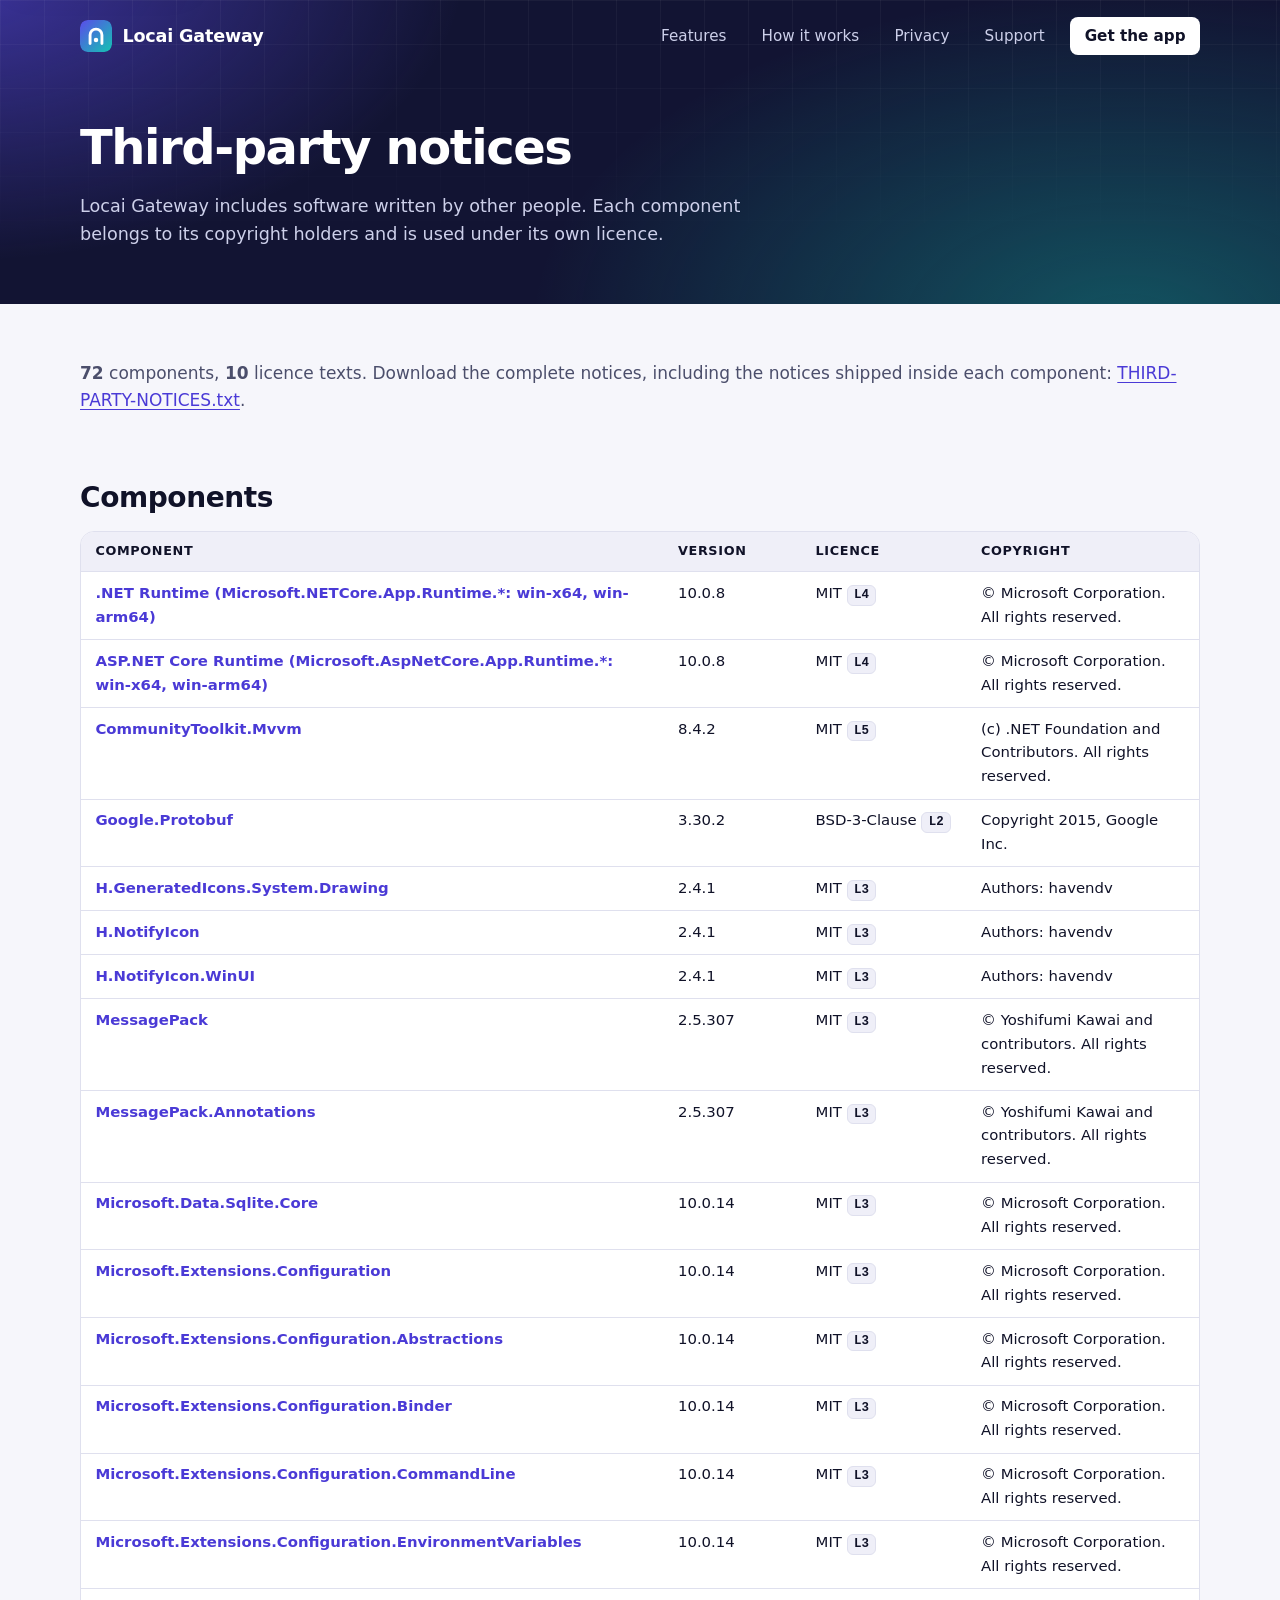
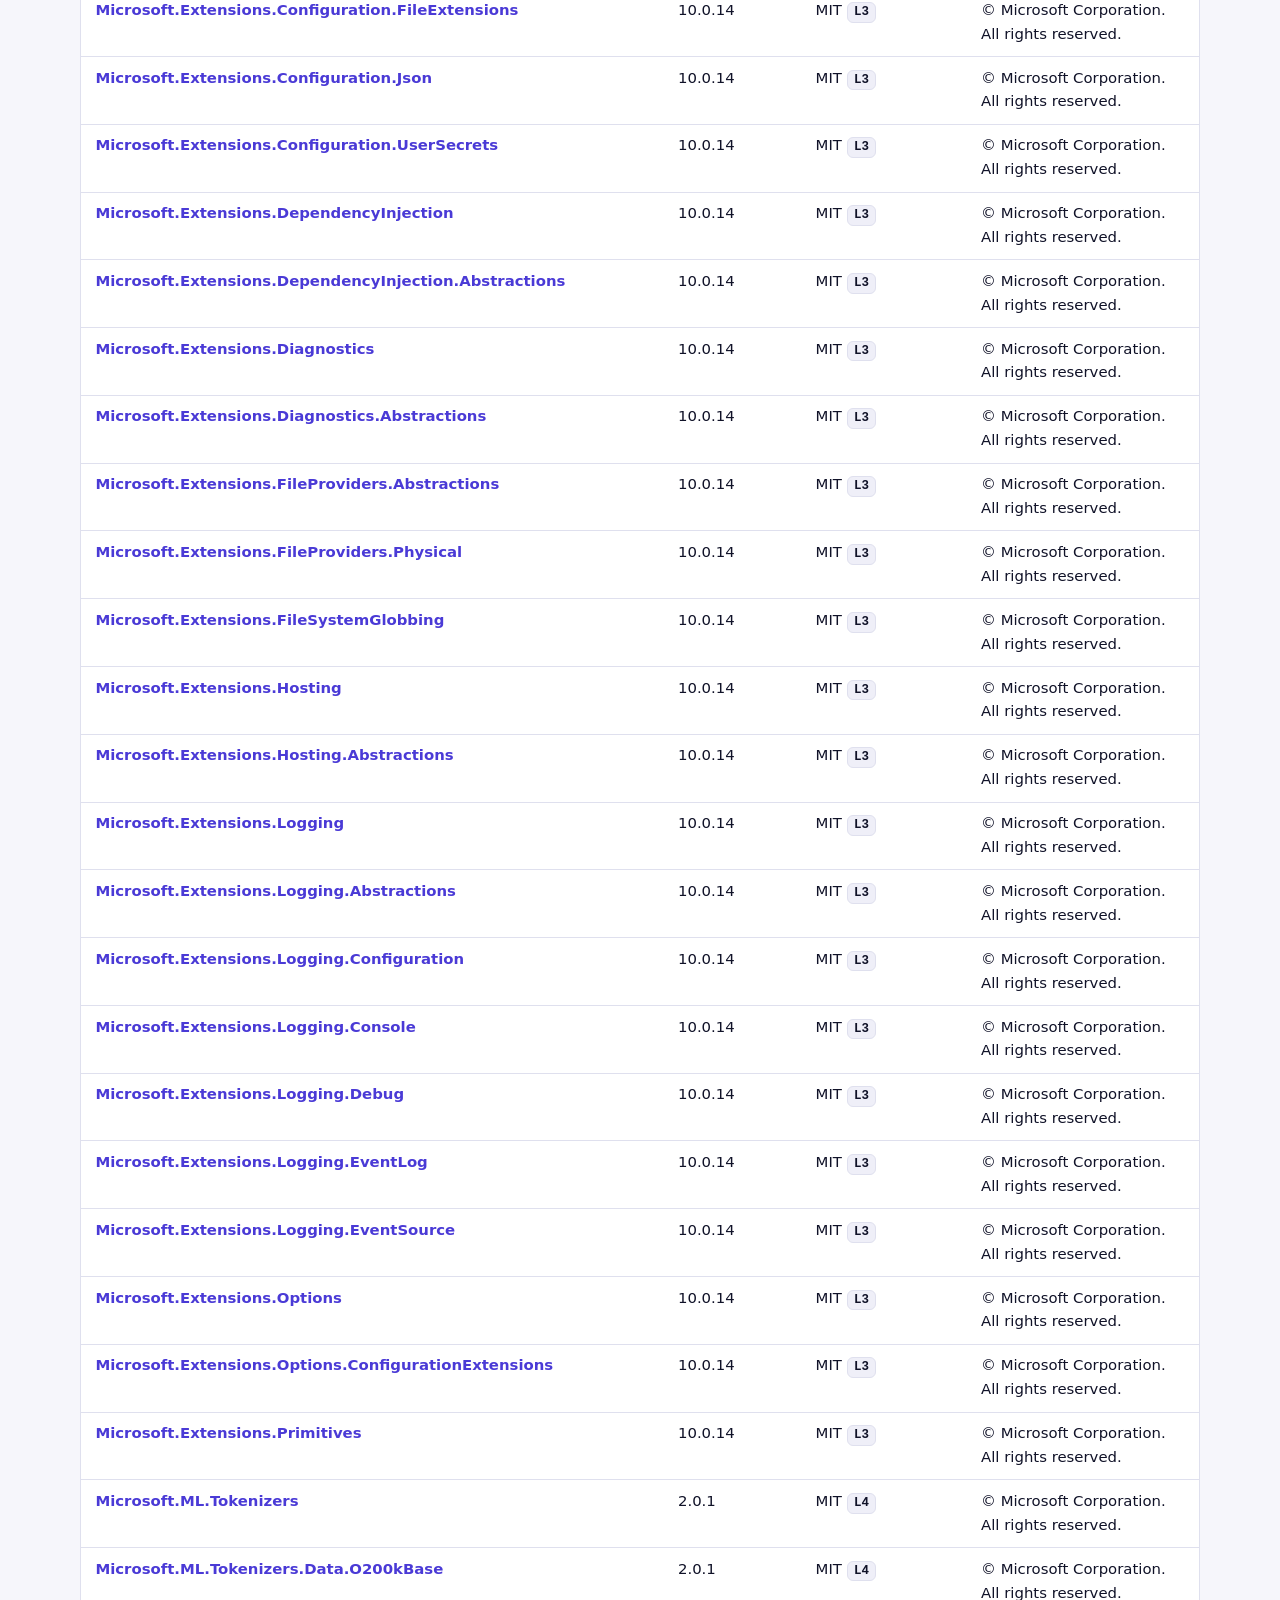
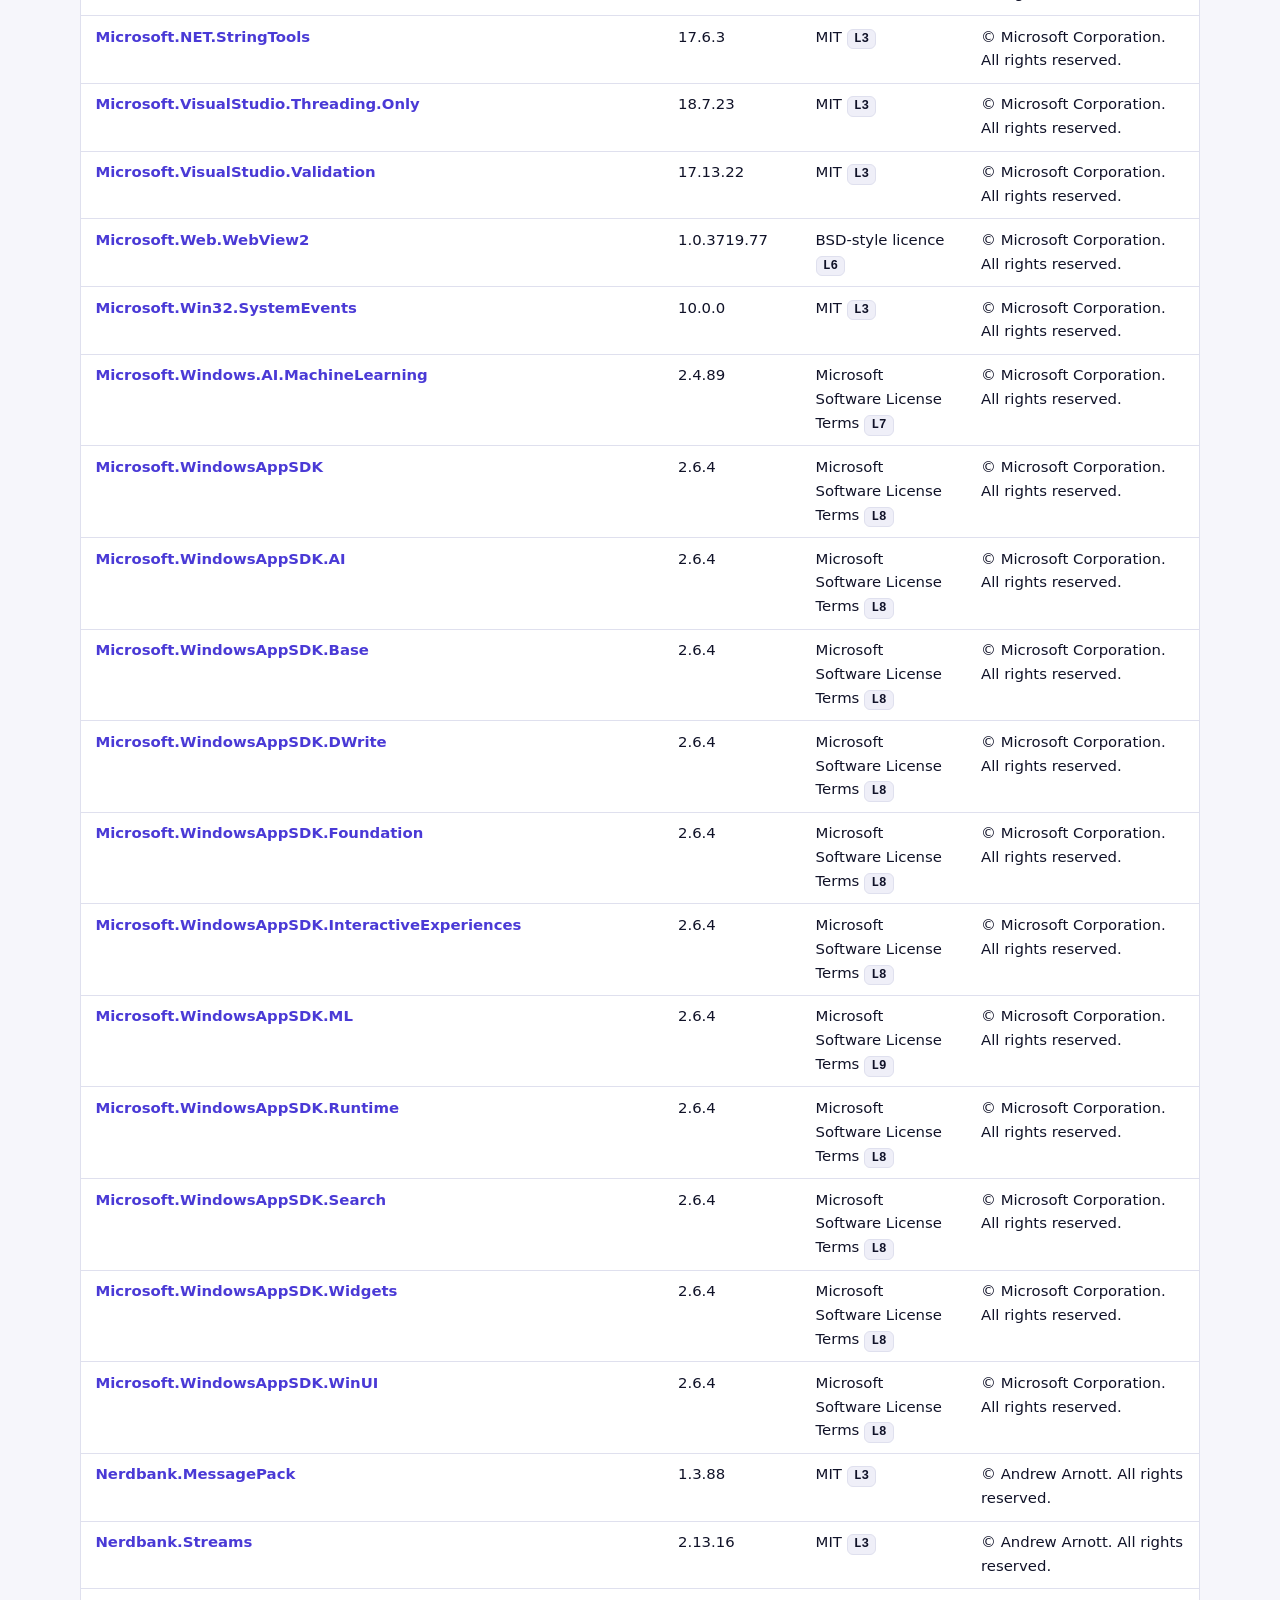
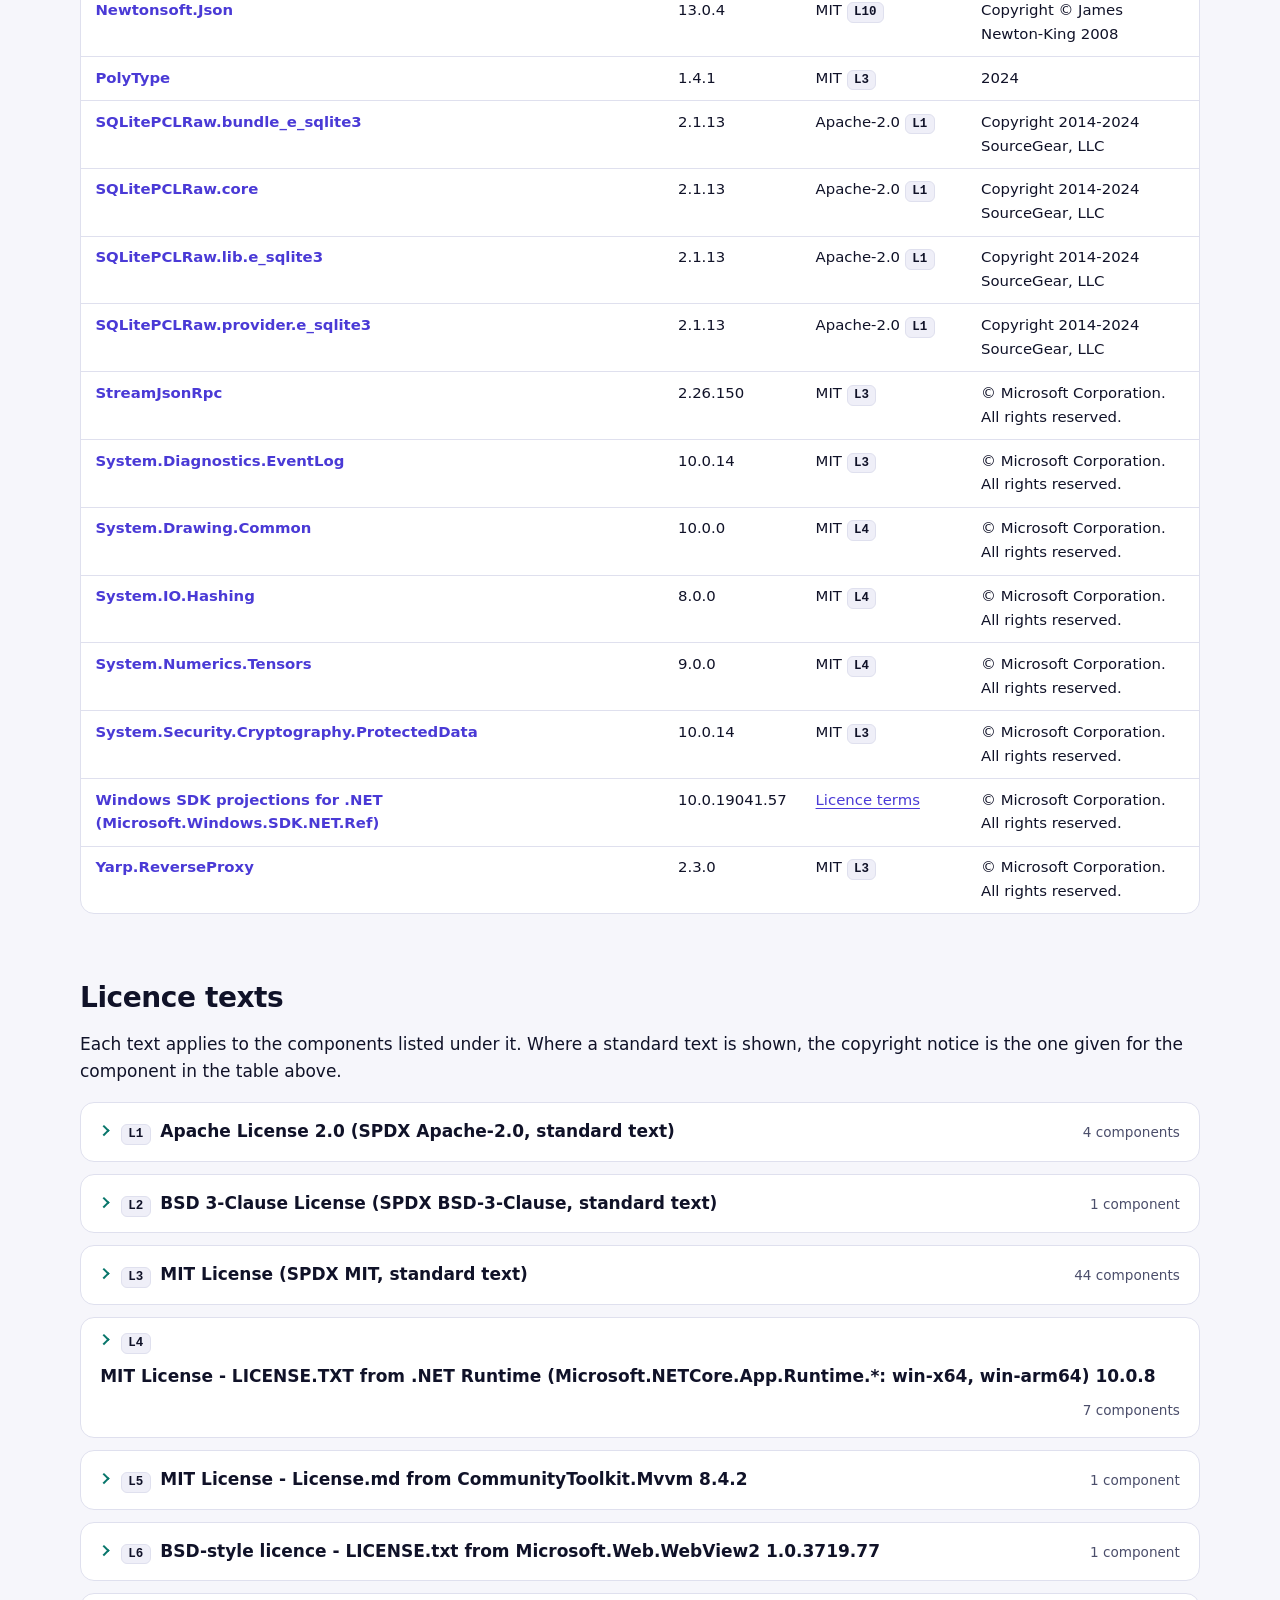
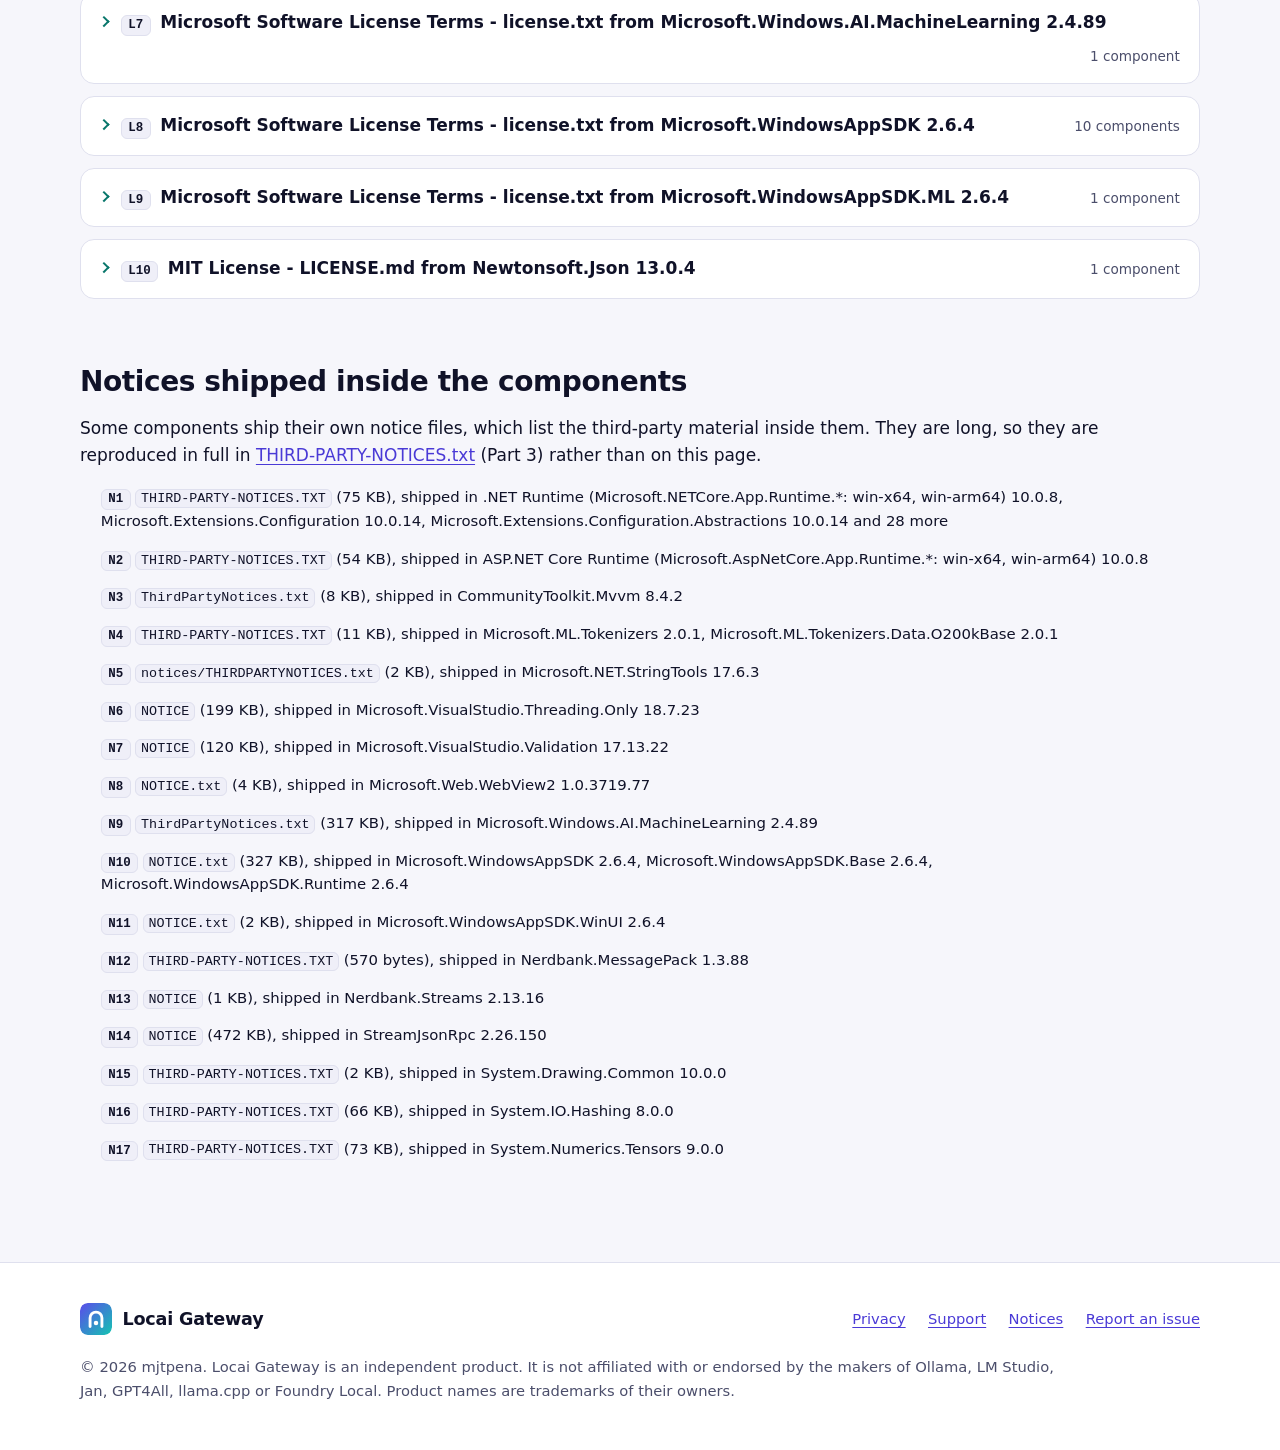
==== notices.html @ 0324fe5d "Publish the Locai Gateway site" ====
<!doctype html>
<html lang="en">
<head>
  <meta charset="utf-8">
  <meta name="viewport" content="width=device-width, initial-scale=1">
  <title>Third-party notices | Locai Gateway</title>
  <meta name="description" content="The third-party software included in Locai Gateway, with the licence of each component.">
  <meta name="color-scheme" content="light dark">
  <meta name="theme-color" content="#121433">
  <link rel="canonical" href="https://mjtpena.github.io/locai-gateway-site/notices.html">
  <link rel="icon" href="assets/favicon.ico" sizes="any">
  <link rel="icon" href="assets/logo.svg" type="image/svg+xml">
  <link rel="icon" href="assets/favicon-32.png" type="image/png" sizes="32x32">
  <link rel="apple-touch-icon" href="assets/apple-touch-icon.png">
  <meta property="og:type" content="article">
  <meta property="og:site_name" content="Locai Gateway">
  <meta property="og:title" content="Third-party notices | Locai Gateway">
  <meta property="og:description" content="The third-party software included in Locai Gateway, with the licence of each component.">
  <meta property="og:url" content="https://mjtpena.github.io/locai-gateway-site/notices.html">
  <meta property="og:image" content="https://mjtpena.github.io/locai-gateway-site/assets/social.png">
  <link rel="stylesheet" href="styles.css">
</head>
<body>
  <a class="skip-link" href="#main">Skip to content</a>

  <header class="site-header">
    <div class="wrap">
      <a class="brand" href="./">
        <img src="assets/logo.svg" width="32" height="32" alt="">
        Locai Gateway
      </a>
      <nav class="site-nav" aria-label="Primary">
        <ul>
          <li class="nav-wide"><a href="./#features">Features</a></li>
          <li class="nav-wide"><a href="./#how">How it works</a></li>
          <li><a href="privacy.html">Privacy</a></li>
          <li><a href="support.html">Support</a></li>
          <li><a class="nav-cta" href="./#get">Get the app</a></li>
        </ul>
      </nav>
    </div>
  </header>

  <main id="main">
    <div class="band page-hero">
      <div class="wrap">
        <h1>Third-party notices</h1>
        <p>Locai Gateway includes software written by other people. Each component belongs to its copyright holders and is used under its own licence.</p>
      </div>
    </div>

    <div class="page">
      <div class="wrap">
        <article class="prose wide">
          <!-- Everything between the two markers is written by build/gen-notices.py. Edit the script, not this block. -->
          <!-- notices:begin -->
<p class="notice-count"><strong>72</strong> components, <strong>10</strong> licence texts. Download the complete notices, including the notices shipped inside each component: <a href="THIRD-PARTY-NOTICES.txt">THIRD-PARTY-NOTICES.txt</a>.</p>
<h2 id="components">Components</h2>
<div class="table-scroll" role="region" aria-label="Third-party components" tabindex="0">
<table class="notice-table stack">
<thead><tr><th scope="col">Component</th><th scope="col">Version</th><th scope="col">Licence</th><th scope="col">Copyright</th></tr></thead>
<tbody>
<tr><th scope="row"><a href="https://github.com/dotnet/runtime" rel="noopener">.NET Runtime (Microsoft.NETCore.App.Runtime.*: win-x64, win-arm64)</a></th><td data-label="Version">10.0.8</td><td data-label="Licence">MIT <a class="ref" href="#licence-L4">L4</a></td><td>© Microsoft Corporation. All rights reserved.</td></tr>
<tr><th scope="row"><a href="https://github.com/dotnet/aspnetcore" rel="noopener">ASP.NET Core Runtime (Microsoft.AspNetCore.App.Runtime.*: win-x64, win-arm64)</a></th><td data-label="Version">10.0.8</td><td data-label="Licence">MIT <a class="ref" href="#licence-L4">L4</a></td><td>© Microsoft Corporation. All rights reserved.</td></tr>
<tr><th scope="row"><a href="https://github.com/CommunityToolkit/dotnet" rel="noopener">CommunityToolkit.Mvvm</a></th><td data-label="Version">8.4.2</td><td data-label="Licence">MIT <a class="ref" href="#licence-L5">L5</a></td><td>(c) .NET Foundation and Contributors. All rights reserved.</td></tr>
<tr><th scope="row"><a href="https://github.com/protocolbuffers/protobuf" rel="noopener">Google.Protobuf</a></th><td data-label="Version">3.30.2</td><td data-label="Licence">BSD-3-Clause <a class="ref" href="#licence-L2">L2</a></td><td>Copyright 2015, Google Inc.</td></tr>
<tr><th scope="row"><a href="https://github.com/HavenDV/H.NotifyIcon" rel="noopener">H.GeneratedIcons.System.Drawing</a></th><td data-label="Version">2.4.1</td><td data-label="Licence">MIT <a class="ref" href="#licence-L3">L3</a></td><td>Authors: havendv</td></tr>
<tr><th scope="row"><a href="https://github.com/HavenDV/H.NotifyIcon" rel="noopener">H.NotifyIcon</a></th><td data-label="Version">2.4.1</td><td data-label="Licence">MIT <a class="ref" href="#licence-L3">L3</a></td><td>Authors: havendv</td></tr>
<tr><th scope="row"><a href="https://github.com/HavenDV/H.NotifyIcon" rel="noopener">H.NotifyIcon.WinUI</a></th><td data-label="Version">2.4.1</td><td data-label="Licence">MIT <a class="ref" href="#licence-L3">L3</a></td><td>Authors: havendv</td></tr>
<tr><th scope="row"><a href="https://github.com/MessagePack-CSharp/MessagePack-CSharp" rel="noopener">MessagePack</a></th><td data-label="Version">2.5.307</td><td data-label="Licence">MIT <a class="ref" href="#licence-L3">L3</a></td><td>© Yoshifumi Kawai and contributors. All rights reserved.</td></tr>
<tr><th scope="row"><a href="https://github.com/MessagePack-CSharp/MessagePack-CSharp" rel="noopener">MessagePack.Annotations</a></th><td data-label="Version">2.5.307</td><td data-label="Licence">MIT <a class="ref" href="#licence-L3">L3</a></td><td>© Yoshifumi Kawai and contributors. All rights reserved.</td></tr>
<tr><th scope="row"><a href="https://docs.microsoft.com/dotnet/standard/data/sqlite/" rel="noopener">Microsoft.Data.Sqlite.Core</a></th><td data-label="Version">10.0.14</td><td data-label="Licence">MIT <a class="ref" href="#licence-L3">L3</a></td><td>© Microsoft Corporation. All rights reserved.</td></tr>
<tr><th scope="row"><a href="https://dot.net/" rel="noopener">Microsoft.Extensions.Configuration</a></th><td data-label="Version">10.0.14</td><td data-label="Licence">MIT <a class="ref" href="#licence-L3">L3</a></td><td>© Microsoft Corporation. All rights reserved.</td></tr>
<tr><th scope="row"><a href="https://dot.net/" rel="noopener">Microsoft.Extensions.Configuration.Abstractions</a></th><td data-label="Version">10.0.14</td><td data-label="Licence">MIT <a class="ref" href="#licence-L3">L3</a></td><td>© Microsoft Corporation. All rights reserved.</td></tr>
<tr><th scope="row"><a href="https://dot.net/" rel="noopener">Microsoft.Extensions.Configuration.Binder</a></th><td data-label="Version">10.0.14</td><td data-label="Licence">MIT <a class="ref" href="#licence-L3">L3</a></td><td>© Microsoft Corporation. All rights reserved.</td></tr>
<tr><th scope="row"><a href="https://dot.net/" rel="noopener">Microsoft.Extensions.Configuration.CommandLine</a></th><td data-label="Version">10.0.14</td><td data-label="Licence">MIT <a class="ref" href="#licence-L3">L3</a></td><td>© Microsoft Corporation. All rights reserved.</td></tr>
<tr><th scope="row"><a href="https://dot.net/" rel="noopener">Microsoft.Extensions.Configuration.EnvironmentVariables</a></th><td data-label="Version">10.0.14</td><td data-label="Licence">MIT <a class="ref" href="#licence-L3">L3</a></td><td>© Microsoft Corporation. All rights reserved.</td></tr>
<tr><th scope="row"><a href="https://dot.net/" rel="noopener">Microsoft.Extensions.Configuration.FileExtensions</a></th><td data-label="Version">10.0.14</td><td data-label="Licence">MIT <a class="ref" href="#licence-L3">L3</a></td><td>© Microsoft Corporation. All rights reserved.</td></tr>
<tr><th scope="row"><a href="https://dot.net/" rel="noopener">Microsoft.Extensions.Configuration.Json</a></th><td data-label="Version">10.0.14</td><td data-label="Licence">MIT <a class="ref" href="#licence-L3">L3</a></td><td>© Microsoft Corporation. All rights reserved.</td></tr>
<tr><th scope="row"><a href="https://dot.net/" rel="noopener">Microsoft.Extensions.Configuration.UserSecrets</a></th><td data-label="Version">10.0.14</td><td data-label="Licence">MIT <a class="ref" href="#licence-L3">L3</a></td><td>© Microsoft Corporation. All rights reserved.</td></tr>
<tr><th scope="row"><a href="https://dot.net/" rel="noopener">Microsoft.Extensions.DependencyInjection</a></th><td data-label="Version">10.0.14</td><td data-label="Licence">MIT <a class="ref" href="#licence-L3">L3</a></td><td>© Microsoft Corporation. All rights reserved.</td></tr>
<tr><th scope="row"><a href="https://dot.net/" rel="noopener">Microsoft.Extensions.DependencyInjection.Abstractions</a></th><td data-label="Version">10.0.14</td><td data-label="Licence">MIT <a class="ref" href="#licence-L3">L3</a></td><td>© Microsoft Corporation. All rights reserved.</td></tr>
<tr><th scope="row"><a href="https://dot.net/" rel="noopener">Microsoft.Extensions.Diagnostics</a></th><td data-label="Version">10.0.14</td><td data-label="Licence">MIT <a class="ref" href="#licence-L3">L3</a></td><td>© Microsoft Corporation. All rights reserved.</td></tr>
<tr><th scope="row"><a href="https://dot.net/" rel="noopener">Microsoft.Extensions.Diagnostics.Abstractions</a></th><td data-label="Version">10.0.14</td><td data-label="Licence">MIT <a class="ref" href="#licence-L3">L3</a></td><td>© Microsoft Corporation. All rights reserved.</td></tr>
<tr><th scope="row"><a href="https://dot.net/" rel="noopener">Microsoft.Extensions.FileProviders.Abstractions</a></th><td data-label="Version">10.0.14</td><td data-label="Licence">MIT <a class="ref" href="#licence-L3">L3</a></td><td>© Microsoft Corporation. All rights reserved.</td></tr>
<tr><th scope="row"><a href="https://dot.net/" rel="noopener">Microsoft.Extensions.FileProviders.Physical</a></th><td data-label="Version">10.0.14</td><td data-label="Licence">MIT <a class="ref" href="#licence-L3">L3</a></td><td>© Microsoft Corporation. All rights reserved.</td></tr>
<tr><th scope="row"><a href="https://dot.net/" rel="noopener">Microsoft.Extensions.FileSystemGlobbing</a></th><td data-label="Version">10.0.14</td><td data-label="Licence">MIT <a class="ref" href="#licence-L3">L3</a></td><td>© Microsoft Corporation. All rights reserved.</td></tr>
<tr><th scope="row"><a href="https://dot.net/" rel="noopener">Microsoft.Extensions.Hosting</a></th><td data-label="Version">10.0.14</td><td data-label="Licence">MIT <a class="ref" href="#licence-L3">L3</a></td><td>© Microsoft Corporation. All rights reserved.</td></tr>
<tr><th scope="row"><a href="https://dot.net/" rel="noopener">Microsoft.Extensions.Hosting.Abstractions</a></th><td data-label="Version">10.0.14</td><td data-label="Licence">MIT <a class="ref" href="#licence-L3">L3</a></td><td>© Microsoft Corporation. All rights reserved.</td></tr>
<tr><th scope="row"><a href="https://dot.net/" rel="noopener">Microsoft.Extensions.Logging</a></th><td data-label="Version">10.0.14</td><td data-label="Licence">MIT <a class="ref" href="#licence-L3">L3</a></td><td>© Microsoft Corporation. All rights reserved.</td></tr>
<tr><th scope="row"><a href="https://dot.net/" rel="noopener">Microsoft.Extensions.Logging.Abstractions</a></th><td data-label="Version">10.0.14</td><td data-label="Licence">MIT <a class="ref" href="#licence-L3">L3</a></td><td>© Microsoft Corporation. All rights reserved.</td></tr>
<tr><th scope="row"><a href="https://dot.net/" rel="noopener">Microsoft.Extensions.Logging.Configuration</a></th><td data-label="Version">10.0.14</td><td data-label="Licence">MIT <a class="ref" href="#licence-L3">L3</a></td><td>© Microsoft Corporation. All rights reserved.</td></tr>
<tr><th scope="row"><a href="https://dot.net/" rel="noopener">Microsoft.Extensions.Logging.Console</a></th><td data-label="Version">10.0.14</td><td data-label="Licence">MIT <a class="ref" href="#licence-L3">L3</a></td><td>© Microsoft Corporation. All rights reserved.</td></tr>
<tr><th scope="row"><a href="https://dot.net/" rel="noopener">Microsoft.Extensions.Logging.Debug</a></th><td data-label="Version">10.0.14</td><td data-label="Licence">MIT <a class="ref" href="#licence-L3">L3</a></td><td>© Microsoft Corporation. All rights reserved.</td></tr>
<tr><th scope="row"><a href="https://dot.net/" rel="noopener">Microsoft.Extensions.Logging.EventLog</a></th><td data-label="Version">10.0.14</td><td data-label="Licence">MIT <a class="ref" href="#licence-L3">L3</a></td><td>© Microsoft Corporation. All rights reserved.</td></tr>
<tr><th scope="row"><a href="https://dot.net/" rel="noopener">Microsoft.Extensions.Logging.EventSource</a></th><td data-label="Version">10.0.14</td><td data-label="Licence">MIT <a class="ref" href="#licence-L3">L3</a></td><td>© Microsoft Corporation. All rights reserved.</td></tr>
<tr><th scope="row"><a href="https://dot.net/" rel="noopener">Microsoft.Extensions.Options</a></th><td data-label="Version">10.0.14</td><td data-label="Licence">MIT <a class="ref" href="#licence-L3">L3</a></td><td>© Microsoft Corporation. All rights reserved.</td></tr>
<tr><th scope="row"><a href="https://dot.net/" rel="noopener">Microsoft.Extensions.Options.ConfigurationExtensions</a></th><td data-label="Version">10.0.14</td><td data-label="Licence">MIT <a class="ref" href="#licence-L3">L3</a></td><td>© Microsoft Corporation. All rights reserved.</td></tr>
<tr><th scope="row"><a href="https://dot.net/" rel="noopener">Microsoft.Extensions.Primitives</a></th><td data-label="Version">10.0.14</td><td data-label="Licence">MIT <a class="ref" href="#licence-L3">L3</a></td><td>© Microsoft Corporation. All rights reserved.</td></tr>
<tr><th scope="row"><a href="https://dot.net/ml" rel="noopener">Microsoft.ML.Tokenizers</a></th><td data-label="Version">2.0.1</td><td data-label="Licence">MIT <a class="ref" href="#licence-L4">L4</a></td><td>© Microsoft Corporation. All rights reserved.</td></tr>
<tr><th scope="row"><a href="https://dot.net/ml" rel="noopener">Microsoft.ML.Tokenizers.Data.O200kBase</a></th><td data-label="Version">2.0.1</td><td data-label="Licence">MIT <a class="ref" href="#licence-L4">L4</a></td><td>© Microsoft Corporation. All rights reserved.</td></tr>
<tr><th scope="row"><a href="http://go.microsoft.com/fwlink/?LinkId=624683" rel="noopener">Microsoft.NET.StringTools</a></th><td data-label="Version">17.6.3</td><td data-label="Licence">MIT <a class="ref" href="#licence-L3">L3</a></td><td>© Microsoft Corporation. All rights reserved.</td></tr>
<tr><th scope="row"><a href="https://microsoft.github.io/vs-threading/" rel="noopener">Microsoft.VisualStudio.Threading.Only</a></th><td data-label="Version">18.7.23</td><td data-label="Licence">MIT <a class="ref" href="#licence-L3">L3</a></td><td>© Microsoft Corporation. All rights reserved.</td></tr>
<tr><th scope="row"><a href="https://github.com/Microsoft/vs-validation" rel="noopener">Microsoft.VisualStudio.Validation</a></th><td data-label="Version">17.13.22</td><td data-label="Licence">MIT <a class="ref" href="#licence-L3">L3</a></td><td>© Microsoft Corporation. All rights reserved.</td></tr>
<tr><th scope="row"><a href="https://aka.ms/webview" rel="noopener">Microsoft.Web.WebView2</a></th><td data-label="Version">1.0.3719.77</td><td data-label="Licence">BSD-style licence <a class="ref" href="#licence-L6">L6</a></td><td>© Microsoft Corporation. All rights reserved.</td></tr>
<tr><th scope="row"><a href="https://dot.net/" rel="noopener">Microsoft.Win32.SystemEvents</a></th><td data-label="Version">10.0.0</td><td data-label="Licence">MIT <a class="ref" href="#licence-L3">L3</a></td><td>© Microsoft Corporation. All rights reserved.</td></tr>
<tr><th scope="row"><a href="https://github.com/microsoft/windowsml" rel="noopener">Microsoft.Windows.AI.MachineLearning</a></th><td data-label="Version">2.4.89</td><td data-label="Licence">Microsoft Software License Terms <a class="ref" href="#licence-L7">L7</a></td><td>© Microsoft Corporation. All rights reserved.</td></tr>
<tr><th scope="row"><a href="https://github.com/microsoft/windowsappsdk" rel="noopener">Microsoft.WindowsAppSDK</a></th><td data-label="Version">2.6.4</td><td data-label="Licence">Microsoft Software License Terms <a class="ref" href="#licence-L8">L8</a></td><td>© Microsoft Corporation. All rights reserved.</td></tr>
<tr><th scope="row"><a href="https://github.com/microsoft/windowsappsdk" rel="noopener">Microsoft.WindowsAppSDK.AI</a></th><td data-label="Version">2.6.4</td><td data-label="Licence">Microsoft Software License Terms <a class="ref" href="#licence-L8">L8</a></td><td>© Microsoft Corporation. All rights reserved.</td></tr>
<tr><th scope="row"><a href="https://github.com/microsoft/windowsappsdk" rel="noopener">Microsoft.WindowsAppSDK.Base</a></th><td data-label="Version">2.6.4</td><td data-label="Licence">Microsoft Software License Terms <a class="ref" href="#licence-L8">L8</a></td><td>© Microsoft Corporation. All rights reserved.</td></tr>
<tr><th scope="row"><a href="https://aka.ms/WindowsAppSDK" rel="noopener">Microsoft.WindowsAppSDK.DWrite</a></th><td data-label="Version">2.6.4</td><td data-label="Licence">Microsoft Software License Terms <a class="ref" href="#licence-L8">L8</a></td><td>© Microsoft Corporation. All rights reserved.</td></tr>
<tr><th scope="row"><a href="https://aka.ms/windowsappsdk" rel="noopener">Microsoft.WindowsAppSDK.Foundation</a></th><td data-label="Version">2.6.4</td><td data-label="Licence">Microsoft Software License Terms <a class="ref" href="#licence-L8">L8</a></td><td>© Microsoft Corporation. All rights reserved.</td></tr>
<tr><th scope="row"><a href="https://aka.ms/windowsappsdk" rel="noopener">Microsoft.WindowsAppSDK.InteractiveExperiences</a></th><td data-label="Version">2.6.4</td><td data-label="Licence">Microsoft Software License Terms <a class="ref" href="#licence-L8">L8</a></td><td>© Microsoft Corporation. All rights reserved.</td></tr>
<tr><th scope="row"><a href="https://github.com/microsoft/windowsappsdk" rel="noopener">Microsoft.WindowsAppSDK.ML</a></th><td data-label="Version">2.6.4</td><td data-label="Licence">Microsoft Software License Terms <a class="ref" href="#licence-L9">L9</a></td><td>© Microsoft Corporation. All rights reserved.</td></tr>
<tr><th scope="row"><a href="https://github.com/microsoft/windowsappsdk" rel="noopener">Microsoft.WindowsAppSDK.Runtime</a></th><td data-label="Version">2.6.4</td><td data-label="Licence">Microsoft Software License Terms <a class="ref" href="#licence-L8">L8</a></td><td>© Microsoft Corporation. All rights reserved.</td></tr>
<tr><th scope="row"><a href="https://github.com/microsoft/windowsappsdk" rel="noopener">Microsoft.WindowsAppSDK.Search</a></th><td data-label="Version">2.6.4</td><td data-label="Licence">Microsoft Software License Terms <a class="ref" href="#licence-L8">L8</a></td><td>© Microsoft Corporation. All rights reserved.</td></tr>
<tr><th scope="row"><a href="https://github.com/microsoft/windowsappsdk" rel="noopener">Microsoft.WindowsAppSDK.Widgets</a></th><td data-label="Version">2.6.4</td><td data-label="Licence">Microsoft Software License Terms <a class="ref" href="#licence-L8">L8</a></td><td>© Microsoft Corporation. All rights reserved.</td></tr>
<tr><th scope="row"><a href="https://github.com/microsoft/windowsappsdk" rel="noopener">Microsoft.WindowsAppSDK.WinUI</a></th><td data-label="Version">2.6.4</td><td data-label="Licence">Microsoft Software License Terms <a class="ref" href="#licence-L8">L8</a></td><td>© Microsoft Corporation. All rights reserved.</td></tr>
<tr><th scope="row"><a href="https://aarnott.github.io/Nerdbank.MessagePack/" rel="noopener">Nerdbank.MessagePack</a></th><td data-label="Version">1.3.88</td><td data-label="Licence">MIT <a class="ref" href="#licence-L3">L3</a></td><td>© Andrew Arnott. All rights reserved.</td></tr>
<tr><th scope="row"><a href="https://github.com/AArnott/Nerdbank.Streams" rel="noopener">Nerdbank.Streams</a></th><td data-label="Version">2.13.16</td><td data-label="Licence">MIT <a class="ref" href="#licence-L3">L3</a></td><td>© Andrew Arnott. All rights reserved.</td></tr>
<tr><th scope="row"><a href="https://www.newtonsoft.com/json" rel="noopener">Newtonsoft.Json</a></th><td data-label="Version">13.0.4</td><td data-label="Licence">MIT <a class="ref" href="#licence-L10">L10</a></td><td>Copyright © James Newton-King 2008</td></tr>
<tr><th scope="row"><a href="https://eiriktsarpalis.github.io/PolyType/" rel="noopener">PolyType</a></th><td data-label="Version">1.4.1</td><td data-label="Licence">MIT <a class="ref" href="#licence-L3">L3</a></td><td>2024</td></tr>
<tr><th scope="row"><a href="https://github.com/ericsink/SQLitePCL.raw" rel="noopener">SQLitePCLRaw.bundle_e_sqlite3</a></th><td data-label="Version">2.1.13</td><td data-label="Licence">Apache-2.0 <a class="ref" href="#licence-L1">L1</a></td><td>Copyright 2014-2024 SourceGear, LLC</td></tr>
<tr><th scope="row"><a href="https://github.com/ericsink/SQLitePCL.raw" rel="noopener">SQLitePCLRaw.core</a></th><td data-label="Version">2.1.13</td><td data-label="Licence">Apache-2.0 <a class="ref" href="#licence-L1">L1</a></td><td>Copyright 2014-2024 SourceGear, LLC</td></tr>
<tr><th scope="row"><a href="https://github.com/ericsink/SQLitePCL.raw" rel="noopener">SQLitePCLRaw.lib.e_sqlite3</a></th><td data-label="Version">2.1.13</td><td data-label="Licence">Apache-2.0 <a class="ref" href="#licence-L1">L1</a></td><td>Copyright 2014-2024 SourceGear, LLC</td></tr>
<tr><th scope="row"><a href="https://github.com/ericsink/SQLitePCL.raw" rel="noopener">SQLitePCLRaw.provider.e_sqlite3</a></th><td data-label="Version">2.1.13</td><td data-label="Licence">Apache-2.0 <a class="ref" href="#licence-L1">L1</a></td><td>Copyright 2014-2024 SourceGear, LLC</td></tr>
<tr><th scope="row"><a href="https://microsoft.github.io/vs-streamjsonrpc/" rel="noopener">StreamJsonRpc</a></th><td data-label="Version">2.26.150</td><td data-label="Licence">MIT <a class="ref" href="#licence-L3">L3</a></td><td>© Microsoft Corporation. All rights reserved.</td></tr>
<tr><th scope="row"><a href="https://dot.net/" rel="noopener">System.Diagnostics.EventLog</a></th><td data-label="Version">10.0.14</td><td data-label="Licence">MIT <a class="ref" href="#licence-L3">L3</a></td><td>© Microsoft Corporation. All rights reserved.</td></tr>
<tr><th scope="row"><a href="https://github.com/dotnet/winforms" rel="noopener">System.Drawing.Common</a></th><td data-label="Version">10.0.0</td><td data-label="Licence">MIT <a class="ref" href="#licence-L4">L4</a></td><td>© Microsoft Corporation. All rights reserved.</td></tr>
<tr><th scope="row"><a href="https://dot.net/" rel="noopener">System.IO.Hashing</a></th><td data-label="Version">8.0.0</td><td data-label="Licence">MIT <a class="ref" href="#licence-L4">L4</a></td><td>© Microsoft Corporation. All rights reserved.</td></tr>
<tr><th scope="row"><a href="https://dot.net/" rel="noopener">System.Numerics.Tensors</a></th><td data-label="Version">9.0.0</td><td data-label="Licence">MIT <a class="ref" href="#licence-L4">L4</a></td><td>© Microsoft Corporation. All rights reserved.</td></tr>
<tr><th scope="row"><a href="https://dot.net/" rel="noopener">System.Security.Cryptography.ProtectedData</a></th><td data-label="Version">10.0.14</td><td data-label="Licence">MIT <a class="ref" href="#licence-L3">L3</a></td><td>© Microsoft Corporation. All rights reserved.</td></tr>
<tr><th scope="row"><a href="https://github.com/microsoft/CsWinRT" rel="noopener">Windows SDK projections for .NET (Microsoft.Windows.SDK.NET.Ref)</a></th><td data-label="Version">10.0.19041.57</td><td data-label="Licence"><a href="https://aka.ms/WinSDKLicenseURL" rel="noopener">Licence terms</a> </td><td>© Microsoft Corporation. All rights reserved.</td></tr>
<tr><th scope="row"><a href="https://github.com/dotnet/yarp" rel="noopener">Yarp.ReverseProxy</a></th><td data-label="Version">2.3.0</td><td data-label="Licence">MIT <a class="ref" href="#licence-L3">L3</a></td><td>© Microsoft Corporation. All rights reserved.</td></tr>
</tbody>
</table>
</div>
<h2 id="licence-texts">Licence texts</h2>
<p>Each text applies to the components listed under it. Where a standard text is shown, the copyright notice is the one given for the component in the table above.</p>
<details class="licence" id="licence-L1"><summary><span class="ref">L1</span> Apache License 2.0 (SPDX Apache-2.0, standard text) <span class="applies-count">4 components</span></summary>
<p class="applies">Applies to: SQLitePCLRaw.bundle_e_sqlite3 2.1.13, SQLitePCLRaw.core 2.1.13, SQLitePCLRaw.lib.e_sqlite3 2.1.13, SQLitePCLRaw.provider.e_sqlite3 2.1.13</p>
<pre tabindex="0">                                 Apache License
                           Version 2.0, January 2004
                        http://www.apache.org/licenses/

   TERMS AND CONDITIONS FOR USE, REPRODUCTION, AND DISTRIBUTION

   1. Definitions.

      &quot;License&quot; shall mean the terms and conditions for use, reproduction,
      and distribution as defined by Sections 1 through 9 of this document.

      &quot;Licensor&quot; shall mean the copyright owner or entity authorized by
      the copyright owner that is granting the License.

      &quot;Legal Entity&quot; shall mean the union of the acting entity and all
      other entities that control, are controlled by, or are under common
      control with that entity. For the purposes of this definition,
      &quot;control&quot; means (i) the power, direct or indirect, to cause the
      direction or management of such entity, whether by contract or
      otherwise, or (ii) ownership of fifty percent (50%) or more of the
      outstanding shares, or (iii) beneficial ownership of such entity.

      &quot;You&quot; (or &quot;Your&quot;) shall mean an individual or Legal Entity
      exercising permissions granted by this License.

      &quot;Source&quot; form shall mean the preferred form for making modifications,
      including but not limited to software source code, documentation
      source, and configuration files.

      &quot;Object&quot; form shall mean any form resulting from mechanical
      transformation or translation of a Source form, including but
      not limited to compiled object code, generated documentation,
      and conversions to other media types.

      &quot;Work&quot; shall mean the work of authorship, whether in Source or
      Object form, made available under the License, as indicated by a
      copyright notice that is included in or attached to the work
      (an example is provided in the Appendix below).

      &quot;Derivative Works&quot; shall mean any work, whether in Source or Object
      form, that is based on (or derived from) the Work and for which the
      editorial revisions, annotations, elaborations, or other modifications
      represent, as a whole, an original work of authorship. For the purposes
      of this License, Derivative Works shall not include works that remain
      separable from, or merely link (or bind by name) to the interfaces of,
      the Work and Derivative Works thereof.

      &quot;Contribution&quot; shall mean any work of authorship, including
      the original version of the Work and any modifications or additions
      to that Work or Derivative Works thereof, that is intentionally
      submitted to Licensor for inclusion in the Work by the copyright owner
      or by an individual or Legal Entity authorized to submit on behalf of
      the copyright owner. For the purposes of this definition, &quot;submitted&quot;
      means any form of electronic, verbal, or written communication sent
      to the Licensor or its representatives, including but not limited to
      communication on electronic mailing lists, source code control systems,
      and issue tracking systems that are managed by, or on behalf of, the
      Licensor for the purpose of discussing and improving the Work, but
      excluding communication that is conspicuously marked or otherwise
      designated in writing by the copyright owner as &quot;Not a Contribution.&quot;

      &quot;Contributor&quot; shall mean Licensor and any individual or Legal Entity
      on behalf of whom a Contribution has been received by Licensor and
      subsequently incorporated within the Work.

   2. Grant of Copyright License. Subject to the terms and conditions of
      this License, each Contributor hereby grants to You a perpetual,
      worldwide, non-exclusive, no-charge, royalty-free, irrevocable
      copyright license to reproduce, prepare Derivative Works of,
      publicly display, publicly perform, sublicense, and distribute the
      Work and such Derivative Works in Source or Object form.

   3. Grant of Patent License. Subject to the terms and conditions of
      this License, each Contributor hereby grants to You a perpetual,
      worldwide, non-exclusive, no-charge, royalty-free, irrevocable
      (except as stated in this section) patent license to make, have made,
      use, offer to sell, sell, import, and otherwise transfer the Work,
      where such license applies only to those patent claims licensable
      by such Contributor that are necessarily infringed by their
      Contribution(s) alone or by combination of their Contribution(s)
      with the Work to which such Contribution(s) was submitted. If You
      institute patent litigation against any entity (including a
      cross-claim or counterclaim in a lawsuit) alleging that the Work
      or a Contribution incorporated within the Work constitutes direct
      or contributory patent infringement, then any patent licenses
      granted to You under this License for that Work shall terminate
      as of the date such litigation is filed.

   4. Redistribution. You may reproduce and distribute copies of the
      Work or Derivative Works thereof in any medium, with or without
      modifications, and in Source or Object form, provided that You
      meet the following conditions:

      (a) You must give any other recipients of the Work or
          Derivative Works a copy of this License; and

      (b) You must cause any modified files to carry prominent notices
          stating that You changed the files; and

      (c) You must retain, in the Source form of any Derivative Works
          that You distribute, all copyright, patent, trademark, and
          attribution notices from the Source form of the Work,
          excluding those notices that do not pertain to any part of
          the Derivative Works; and

      (d) If the Work includes a &quot;NOTICE&quot; text file as part of its
          distribution, then any Derivative Works that You distribute must
          include a readable copy of the attribution notices contained
          within such NOTICE file, excluding those notices that do not
          pertain to any part of the Derivative Works, in at least one
          of the following places: within a NOTICE text file distributed
          as part of the Derivative Works; within the Source form or
          documentation, if provided along with the Derivative Works; or,
          within a display generated by the Derivative Works, if and
          wherever such third-party notices normally appear. The contents
          of the NOTICE file are for informational purposes only and
          do not modify the License. You may add Your own attribution
          notices within Derivative Works that You distribute, alongside
          or as an addendum to the NOTICE text from the Work, provided
          that such additional attribution notices cannot be construed
          as modifying the License.

      You may add Your own copyright statement to Your modifications and
      may provide additional or different license terms and conditions
      for use, reproduction, or distribution of Your modifications, or
      for any such Derivative Works as a whole, provided Your use,
      reproduction, and distribution of the Work otherwise complies with
      the conditions stated in this License.

   5. Submission of Contributions. Unless You explicitly state otherwise,
      any Contribution intentionally submitted for inclusion in the Work
      by You to the Licensor shall be under the terms and conditions of
      this License, without any additional terms or conditions.
      Notwithstanding the above, nothing herein shall supersede or modify
      the terms of any separate license agreement you may have executed
      with Licensor regarding such Contributions.

   6. Trademarks. This License does not grant permission to use the trade
      names, trademarks, service marks, or product names of the Licensor,
      except as required for reasonable and customary use in describing the
      origin of the Work and reproducing the content of the NOTICE file.

   7. Disclaimer of Warranty. Unless required by applicable law or
      agreed to in writing, Licensor provides the Work (and each
      Contributor provides its Contributions) on an &quot;AS IS&quot; BASIS,
      WITHOUT WARRANTIES OR CONDITIONS OF ANY KIND, either express or
      implied, including, without limitation, any warranties or conditions
      of TITLE, NON-INFRINGEMENT, MERCHANTABILITY, or FITNESS FOR A
      PARTICULAR PURPOSE. You are solely responsible for determining the
      appropriateness of using or redistributing the Work and assume any
      risks associated with Your exercise of permissions under this License.

   8. Limitation of Liability. In no event and under no legal theory,
      whether in tort (including negligence), contract, or otherwise,
      unless required by applicable law (such as deliberate and grossly
      negligent acts) or agreed to in writing, shall any Contributor be
      liable to You for damages, including any direct, indirect, special,
      incidental, or consequential damages of any character arising as a
      result of this License or out of the use or inability to use the
      Work (including but not limited to damages for loss of goodwill,
      work stoppage, computer failure or malfunction, or any and all
      other commercial damages or losses), even if such Contributor
      has been advised of the possibility of such damages.

   9. Accepting Warranty or Additional Liability. While redistributing
      the Work or Derivative Works thereof, You may choose to offer,
      and charge a fee for, acceptance of support, warranty, indemnity,
      or other liability obligations and/or rights consistent with this
      License. However, in accepting such obligations, You may act only
      on Your own behalf and on Your sole responsibility, not on behalf
      of any other Contributor, and only if You agree to indemnify,
      defend, and hold each Contributor harmless for any liability
      incurred by, or claims asserted against, such Contributor by reason
      of your accepting any such warranty or additional liability.

   END OF TERMS AND CONDITIONS</pre></details>
<details class="licence" id="licence-L2"><summary><span class="ref">L2</span> BSD 3-Clause License (SPDX BSD-3-Clause, standard text) <span class="applies-count">1 component</span></summary>
<p class="applies">Applies to: Google.Protobuf 3.30.2</p>
<pre tabindex="0">BSD 3-Clause License

Copyright (c) the copyright holders named for each component in Part 1

Redistribution and use in source and binary forms, with or without
modification, are permitted provided that the following conditions are met:

1. Redistributions of source code must retain the above copyright notice, this
   list of conditions and the following disclaimer.

2. Redistributions in binary form must reproduce the above copyright notice,
   this list of conditions and the following disclaimer in the documentation
   and/or other materials provided with the distribution.

3. Neither the name of the copyright holder nor the names of its
   contributors may be used to endorse or promote products derived from
   this software without specific prior written permission.

THIS SOFTWARE IS PROVIDED BY THE COPYRIGHT HOLDERS AND CONTRIBUTORS &quot;AS IS&quot;
AND ANY EXPRESS OR IMPLIED WARRANTIES, INCLUDING, BUT NOT LIMITED TO, THE
IMPLIED WARRANTIES OF MERCHANTABILITY AND FITNESS FOR A PARTICULAR PURPOSE ARE
DISCLAIMED. IN NO EVENT SHALL THE COPYRIGHT HOLDER OR CONTRIBUTORS BE LIABLE
FOR ANY DIRECT, INDIRECT, INCIDENTAL, SPECIAL, EXEMPLARY, OR CONSEQUENTIAL
DAMAGES (INCLUDING, BUT NOT LIMITED TO, PROCUREMENT OF SUBSTITUTE GOODS OR
SERVICES; LOSS OF USE, DATA, OR PROFITS; OR BUSINESS INTERRUPTION) HOWEVER
CAUSED AND ON ANY THEORY OF LIABILITY, WHETHER IN CONTRACT, STRICT LIABILITY,
OR TORT (INCLUDING NEGLIGENCE OR OTHERWISE) ARISING IN ANY WAY OUT OF THE USE
OF THIS SOFTWARE, EVEN IF ADVISED OF THE POSSIBILITY OF SUCH DAMAGE.</pre></details>
<details class="licence" id="licence-L3"><summary><span class="ref">L3</span> MIT License (SPDX MIT, standard text) <span class="applies-count">44 components</span></summary>
<p class="applies">Applies to: H.GeneratedIcons.System.Drawing 2.4.1, H.NotifyIcon 2.4.1, H.NotifyIcon.WinUI 2.4.1, MessagePack 2.5.307, MessagePack.Annotations 2.5.307, Microsoft.Data.Sqlite.Core 10.0.14, Microsoft.Extensions.Configuration 10.0.14, Microsoft.Extensions.Configuration.Abstractions 10.0.14, Microsoft.Extensions.Configuration.Binder 10.0.14, Microsoft.Extensions.Configuration.CommandLine 10.0.14, Microsoft.Extensions.Configuration.EnvironmentVariables 10.0.14, Microsoft.Extensions.Configuration.FileExtensions 10.0.14, Microsoft.Extensions.Configuration.Json 10.0.14, Microsoft.Extensions.Configuration.UserSecrets 10.0.14, Microsoft.Extensions.DependencyInjection 10.0.14, Microsoft.Extensions.DependencyInjection.Abstractions 10.0.14, Microsoft.Extensions.Diagnostics 10.0.14, Microsoft.Extensions.Diagnostics.Abstractions 10.0.14, Microsoft.Extensions.FileProviders.Abstractions 10.0.14, Microsoft.Extensions.FileProviders.Physical 10.0.14, Microsoft.Extensions.FileSystemGlobbing 10.0.14, Microsoft.Extensions.Hosting 10.0.14, Microsoft.Extensions.Hosting.Abstractions 10.0.14, Microsoft.Extensions.Logging 10.0.14, Microsoft.Extensions.Logging.Abstractions 10.0.14, Microsoft.Extensions.Logging.Configuration 10.0.14, Microsoft.Extensions.Logging.Console 10.0.14, Microsoft.Extensions.Logging.Debug 10.0.14, Microsoft.Extensions.Logging.EventLog 10.0.14, Microsoft.Extensions.Logging.EventSource 10.0.14, Microsoft.Extensions.Options 10.0.14, Microsoft.Extensions.Options.ConfigurationExtensions 10.0.14, Microsoft.Extensions.Primitives 10.0.14, Microsoft.NET.StringTools 17.6.3, Microsoft.VisualStudio.Threading.Only 18.7.23, Microsoft.VisualStudio.Validation 17.13.22, Microsoft.Win32.SystemEvents 10.0.0, Nerdbank.MessagePack 1.3.88, Nerdbank.Streams 2.13.16, PolyType 1.4.1, StreamJsonRpc 2.26.150, System.Diagnostics.EventLog 10.0.14, System.Security.Cryptography.ProtectedData 10.0.14, Yarp.ReverseProxy 2.3.0</p>
<pre tabindex="0">MIT License

Copyright (c) the copyright holders named for each component in Part 1

Permission is hereby granted, free of charge, to any person obtaining a copy
of this software and associated documentation files (the &quot;Software&quot;), to deal
in the Software without restriction, including without limitation the rights
to use, copy, modify, merge, publish, distribute, sublicense, and/or sell
copies of the Software, and to permit persons to whom the Software is
furnished to do so, subject to the following conditions:

The above copyright notice and this permission notice shall be included in all
copies or substantial portions of the Software.

THE SOFTWARE IS PROVIDED &quot;AS IS&quot;, WITHOUT WARRANTY OF ANY KIND, EXPRESS OR
IMPLIED, INCLUDING BUT NOT LIMITED TO THE WARRANTIES OF MERCHANTABILITY,
FITNESS FOR A PARTICULAR PURPOSE AND NONINFRINGEMENT. IN NO EVENT SHALL THE
AUTHORS OR COPYRIGHT HOLDERS BE LIABLE FOR ANY CLAIM, DAMAGES OR OTHER
LIABILITY, WHETHER IN AN ACTION OF CONTRACT, TORT OR OTHERWISE, ARISING FROM,
OUT OF OR IN CONNECTION WITH THE SOFTWARE OR THE USE OR OTHER DEALINGS IN THE
SOFTWARE.</pre></details>
<details class="licence" id="licence-L4"><summary><span class="ref">L4</span> MIT License - LICENSE.TXT from .NET Runtime (Microsoft.NETCore.App.Runtime.*: win-x64, win-arm64) 10.0.8 <span class="applies-count">7 components</span></summary>
<p class="applies">Applies to: .NET Runtime (Microsoft.NETCore.App.Runtime.*: win-x64, win-arm64) 10.0.8, ASP.NET Core Runtime (Microsoft.AspNetCore.App.Runtime.*: win-x64, win-arm64) 10.0.8, Microsoft.ML.Tokenizers 2.0.1, Microsoft.ML.Tokenizers.Data.O200kBase 2.0.1, System.Drawing.Common 10.0.0, System.IO.Hashing 8.0.0, System.Numerics.Tensors 9.0.0</p>
<pre tabindex="0">The MIT License (MIT)

Copyright (c) .NET Foundation and Contributors

All rights reserved.

Permission is hereby granted, free of charge, to any person obtaining a copy
of this software and associated documentation files (the &quot;Software&quot;), to deal
in the Software without restriction, including without limitation the rights
to use, copy, modify, merge, publish, distribute, sublicense, and/or sell
copies of the Software, and to permit persons to whom the Software is
furnished to do so, subject to the following conditions:

The above copyright notice and this permission notice shall be included in all
copies or substantial portions of the Software.

THE SOFTWARE IS PROVIDED &quot;AS IS&quot;, WITHOUT WARRANTY OF ANY KIND, EXPRESS OR
IMPLIED, INCLUDING BUT NOT LIMITED TO THE WARRANTIES OF MERCHANTABILITY,
FITNESS FOR A PARTICULAR PURPOSE AND NONINFRINGEMENT. IN NO EVENT SHALL THE
AUTHORS OR COPYRIGHT HOLDERS BE LIABLE FOR ANY CLAIM, DAMAGES OR OTHER
LIABILITY, WHETHER IN AN ACTION OF CONTRACT, TORT OR OTHERWISE, ARISING FROM,
OUT OF OR IN CONNECTION WITH THE SOFTWARE OR THE USE OR OTHER DEALINGS IN THE
SOFTWARE.</pre></details>
<details class="licence" id="licence-L5"><summary><span class="ref">L5</span> MIT License - License.md from CommunityToolkit.Mvvm 8.4.2 <span class="applies-count">1 component</span></summary>
<p class="applies">Applies to: CommunityToolkit.Mvvm 8.4.2</p>
<pre tabindex="0"># .NET Community Toolkit

Copyright © .NET Foundation and Contributors

All rights reserved.

## MIT License (MIT)

Permission is hereby granted, free of charge, to any person obtaining a copy of this software and associated documentation files (the “Software”), to deal in the Software without restriction, including without limitation the rights to use, copy, modify, merge, publish, distribute, sublicense, and/or sell copies of the Software, and to permit persons to whom the Software is furnished to do so, subject to the following conditions:

The above copyright notice and this permission notice shall be included in all copies or substantial portions of the Software.

THE SOFTWARE IS PROVIDED *AS IS*, WITHOUT WARRANTY OF ANY KIND, EXPRESS OR IMPLIED, INCLUDING BUT NOT LIMITED TO THE WARRANTIES OF MERCHANTABILITY, FITNESS FOR A PARTICULAR PURPOSE AND NON-INFRINGEMENT. IN NO EVENT SHALL THE AUTHORS OR COPYRIGHT HOLDERS BE LIABLE FOR ANY CLAIM, DAMAGES OR OTHER LIABILITY, WHETHER IN AN ACTION OF CONTRACT, TORT OR OTHERWISE, ARISING FROM, OUT OF OR IN CONNECTION WITH THE SOFTWARE OR THE USE OR OTHER DEALINGS IN THE SOFTWARE.</pre></details>
<details class="licence" id="licence-L6"><summary><span class="ref">L6</span> BSD-style licence - LICENSE.txt from Microsoft.Web.WebView2 1.0.3719.77 <span class="applies-count">1 component</span></summary>
<p class="applies">Applies to: Microsoft.Web.WebView2 1.0.3719.77</p>
<pre tabindex="0">Copyright (C) Microsoft Corporation. All rights reserved.

Redistribution and use in source and binary forms, with or without
modification, are permitted provided that the following conditions are
met:

   * Redistributions of source code must retain the above copyright
notice, this list of conditions and the following disclaimer.
   * Redistributions in binary form must reproduce the above
copyright notice, this list of conditions and the following disclaimer
in the documentation and/or other materials provided with the
distribution.
   * The name of Microsoft Corporation, or the names of its contributors
may not be used to endorse or promote products derived from this
software without specific prior written permission.

THIS SOFTWARE IS PROVIDED BY THE COPYRIGHT HOLDERS AND CONTRIBUTORS
&quot;AS IS&quot; AND ANY EXPRESS OR IMPLIED WARRANTIES, INCLUDING, BUT NOT
LIMITED TO, THE IMPLIED WARRANTIES OF MERCHANTABILITY AND FITNESS FOR
A PARTICULAR PURPOSE ARE DISCLAIMED. IN NO EVENT SHALL THE COPYRIGHT
OWNER OR CONTRIBUTORS BE LIABLE FOR ANY DIRECT, INDIRECT, INCIDENTAL,
SPECIAL, EXEMPLARY, OR CONSEQUENTIAL DAMAGES (INCLUDING, BUT NOT
LIMITED TO, PROCUREMENT OF SUBSTITUTE GOODS OR SERVICES; LOSS OF USE,
DATA, OR PROFITS; OR BUSINESS INTERRUPTION) HOWEVER CAUSED AND ON ANY
THEORY OF LIABILITY, WHETHER IN CONTRACT, STRICT LIABILITY, OR TORT
(INCLUDING NEGLIGENCE OR OTHERWISE) ARISING IN ANY WAY OUT OF THE USE
OF THIS SOFTWARE, EVEN IF ADVISED OF THE POSSIBILITY OF SUCH DAMAGE.</pre></details>
<details class="licence" id="licence-L7"><summary><span class="ref">L7</span> Microsoft Software License Terms - license.txt from Microsoft.Windows.AI.MachineLearning 2.4.89 <span class="applies-count">1 component</span></summary>
<p class="applies">Applies to: Microsoft.Windows.AI.MachineLearning 2.4.89</p>
<pre tabindex="0">MICROSOFT SOFTWARE LICENSE TERMS
Microsoft Windows ML Runtime
________________________________________
IF YOU LIVE IN (OR ARE A BUSINESS WITH A PRINCIPAL PLACE OF BUSINESS IN) THE UNITED STATES, PLEASE READ THE “BINDING ARBITRATION AND CLASS ACTION WAIVER” SECTION BELOW. IT AFFECTS HOW DISPUTES ARE RESOLVED.
________________________________________
These license terms are an agreement between you and Microsoft Corporation (or one of its affiliates). They apply to the software named above and any Microsoft services or software updates (except to the extent such services or updates are accompanied by new or additional terms, in which case those different terms apply prospectively and do not alter your or Microsoft’s rights relating to pre-updated software or services). IF YOU COMPLY WITH THESE LICENSE TERMS, YOU HAVE THE RIGHTS BELOW. BY USING THE SOFTWARE, YOU ACCEPT THESE TERMS.
    1. INSTALLATION AND USE RIGHTS.
        a) General. Subject to the terms of this agreement, you may install and use any number of copies of the software to develop and test your applications, solely for use on Windows. When building Generative AI applications follow the guidelines in https://learn.microsoft.com/windows/ai/rai.
        b) Included Microsoft Applications. The software may include other Microsoft applications. These license terms apply to those included applications, if any, unless other license terms are provided with the other Microsoft applications.
        c) Microsoft Platforms. The software may include components from Microsoft Windows. These components are governed by separate agreements and their own product support policies, as described in the license terms found in the installation directory for that component or in the “Licenses” folder accompanying the software.
        d) Third Party Materials. The software may use or include source code, object code, or data available under an open source or open data license (“Open Source Materials”) or a proprietary license from a third party (with Open Source Materials, collectively, “Third Party Materials”) that are licensed under the specific license terms applicable to the Third Party Materials (an “Third Party License Agreement”). To the extent that any Third Party License Agreement requires that the corresponding Third Party Materials be licensed under terms that are different from the terms set forth in this Agreement, then such Third Party Materials are licensed under the terms of that Third Party License Agreement and the other terms and conditions in this Agreement will not apply with respect to those Third Party Materials. You (a) acknowledge that any such Third Party License Agreement is solely between Licensee and the applicable licensor of the Third Party Materials, and (b) will comply with the terms of any such Third Party License Agreement. Without limitation to the foregoing, the licenses referenced on this website (https://learn.microsoft.com/en-us/windows/ai/new-windows-ml/supported-execution-providers) are deemed to be “Third Party Materials.”
    2. DATA.
        a) Data Collection. The software may collect information about you and your use of the software, and send that to Microsoft. Microsoft may use this information to provide services and improve our products and services. You may opt-out of many of these scenarios, but not all, as described in the product documentation. There are also some features in the software that may enable you to collect data from users of your applications. If you use these features to enable data collection in your applications, you must comply with applicable law, including providing appropriate notices to users of your applications. You can learn more about data collection and use in the help documentation and the privacy statement at https://aka.ms/privacy. Your use of the software operates as your consent to these practices.
        b) Processing of Personal Data. To the extent Microsoft is a processor or subprocessor of personal data in connection with the software, Microsoft makes the commitments in the European Union General Data Protection Regulation Terms of the Online Services Terms to all customers effective May 25, 2018, at https://docs.microsoft.com/en-us/legal/gdpr.
    3. DISTRIBUTABLE CODE. The software may contain code you are permitted to distribute (i.e. make available for third parties) in applications you develop, as described in this Section.
        a) Distribution Rights. The code and test files described below are distributable if included with the software.
            i. Any files that are binplaced with your application by the WindowsAppSDK NuGet package are, by definition, permitted to be redistributed.  This applies to both framework package dependent and self-contained deployments.
            ii. Image Library. You may copy and distribute images, graphics, and animations in the Image Library as described in the software documentation; and
            iii. Third Party Distribution. You may permit distributors of your applications to copy and distribute any of this distributable code you elect to distribute with your applications.
        b) Distribution Requirements. For any code you distribute, you must:
            i. add significant primary functionality to it in your applications;
            ii. require distributors and external end users to agree to terms that protect it and Microsoft at least as much as this agreement; and
            iii. indemnify, defend, and hold harmless Microsoft from any claims, including attorneys’ fees, related to the distribution or use of your applications, except to the extent that any claim is based solely on the unmodified distributable code.
        c) Distribution Restrictions. You may not:
            i. use Microsoft’s trademarks or trade dress in your application in any way that suggests your application comes from or is endorsed by Microsoft; or
            ii. modify or distribute the source code of any distributable code so that any part of it becomes subject to any license that requires that the distributable code, any other part of the software, or any of Microsoft’s other intellectual property be disclosed or distributed in source code form, or that others have the right to modify it.
    4. SCOPE OF LICENSE. The software is licensed, not sold. Microsoft reserves all other rights. Unless applicable law gives you more rights despite this limitation, you will not (and have no right to):
        a) work around any technical limitations in the software that only allow you to use it in certain ways;
        b) reverse engineer, decompile or disassemble the software, or otherwise attempt to derive the source code for the software, except and to the extent required by third party licensing terms governing use of certain open source components that may be included in the software;
        c) remove, minimize, block, or modify any notices of Microsoft or its suppliers in the software;
        d) use the software in any way that is against the law or to create or propagate malware; or
        e) share, publish, distribute, or lease the software (except for any distributable code, subject to the terms above), provide the software as a stand-alone offering for others to use, or transfer the software or this agreement to any third party.
    5. EXPORT RESTRICTIONS. You must comply with all domestic and international export laws and regulations that apply to the software, which include restrictions on destinations, end users, and end use. For further information on export restrictions, visit https://aka.ms/exporting.
    6. SUPPORT SERVICES. Microsoft is not obligated under this agreement to provide any support services for the software. Any support provided is “as is”, “with all faults”, and without warranty of any kind.
    7. UPDATES. The software may periodically check for updates, and download and install them for you. You may obtain updates only from Microsoft or authorized sources. Microsoft may need to update your system to provide you with updates. You agree to receive these automatic updates without any additional notice. Updates may not include or support all existing software features, services, or peripheral devices.
    8. BINDING ARBITRATION AND CLASS ACTION WAIVER. This Section applies if you live in (or, if a business, your principal place of business is in) the United States. If you and Microsoft have a dispute, you and Microsoft agree to try for 60 days to resolve it informally. If you and Microsoft can’t, you and Microsoft agree to binding individual arbitration before the American Arbitration Association under the Federal Arbitration Act (“FAA”), and not to sue in court in front of a judge or jury. Instead, a neutral arbitrator will decide. Class action lawsuits, class-wide arbitrations, private attorney-general actions, and any other proceeding where someone acts in a representative capacity are not allowed; nor is combining individual proceedings without the consent of all parties. The complete Arbitration Agreement contains more terms and is at https://aka.ms/arb-agreement-4. You and Microsoft agree to these terms.
    9. ENTIRE AGREEMENT. This agreement, and any other terms Microsoft may provide for supplements, updates, or third-party applications, is the entire agreement for the software.
    10. APPLICABLE LAW AND PLACE TO RESOLVE DISPUTES. If you acquired the software in the United States or Canada, the laws of the state or province where you live (or, if a business, where your principal place of business is located) govern the interpretation of this agreement, claims for its breach, and all other claims (including consumer protection, unfair competition, and tort claims), regardless of conflict of laws principles, except that the FAA governs everything related to arbitration. If you acquired the software in any other country, its laws apply, except that the FAA governs everything related to arbitration. If U.S. federal jurisdiction exists, you and Microsoft consent to exclusive jurisdiction and venue in the federal court in King County, Washington for all disputes heard in court (excluding arbitration). If not, you and Microsoft consent to exclusive jurisdiction and venue in the Superior Court of King County, Washington for all disputes heard in court (excluding arbitration).
    11. CONSUMER RIGHTS; REGIONAL VARIATIONS. This agreement describes certain legal rights. You may have other rights, including consumer rights, under the laws of your state or country. Separate and apart from your relationship with Microsoft, you may also have rights with respect to the party from which you acquired the software. This agreement does not change those other rights if the laws of your state or country do not permit it to do so. For example, if you acquired the software in one of the below regions, or mandatory country law applies, then the following provisions apply to you:
        a) Australia. You have statutory guarantees under the Australian Consumer Law and nothing in this agreement is intended to affect those rights.
        b) Canada. If you acquired this software in Canada, you may stop receiving updates by turning off the automatic update feature, disconnecting your device from the Internet (if and when you re-connect to the Internet, however, the software will resume checking for and installing updates), or uninstalling the software. The product documentation, if any, may also specify how to turn off updates for your specific device or software.
        c) Germany and Austria.
            i. Warranty. The properly licensed software will perform substantially as described in any Microsoft materials that accompany the software. However, Microsoft gives no contractual guarantee in relation to the licensed software.
            ii. Limitation of Liability. In case of intentional conduct, gross negligence, claims based on the Product Liability Act, as well as, in case of death or personal or physical injury, Microsoft is liable according to the statutory law.
                Subject to the foregoing clause ii., Microsoft will only be liable for slight negligence if Microsoft is in breach of such material contractual obligations, the fulfillment of which facilitate the due performance of this agreement, the breach of which would endanger the purpose of this agreement and the compliance with which a party may constantly trust in (so-called &quot;cardinal obligations&quot;). In other cases of slight negligence, Microsoft will not be liable for slight negligence.
    12. DISCLAIMER OF WARRANTY. THE SOFTWARE IS LICENSED “AS IS.” YOU BEAR THE RISK OF USING IT. MICROSOFT GIVES NO EXPRESS WARRANTIES, GUARANTEES, OR CONDITIONS. TO THE EXTENT PERMITTED UNDER APPLICABLE LAWS, MICROSOFT EXCLUDES ALL IMPLIED WARRANTIES, INCLUDING MERCHANTABILITY, FITNESS FOR A PARTICULAR PURPOSE, AND NON-INFRINGEMENT.
    13. LIMITATION ON AND EXCLUSION OF DAMAGES. IF YOU HAVE ANY BASIS FOR RECOVERING DAMAGES DESPITE THE PRECEDING DISCLAIMER OF WARRANTY, YOU CAN RECOVER FROM MICROSOFT AND ITS SUPPLIERS ONLY DIRECT DAMAGES UP TO U.S. $5.00. YOU CANNOT RECOVER ANY OTHER DAMAGES, INCLUDING CONSEQUENTIAL, LOST PROFITS, SPECIAL, INDIRECT, OR INCIDENTAL DAMAGES.

This limitation applies to (a) anything related to the software, services, content (including code) on third party Internet sites, or third party applications; and (b) claims for breach of contract, warranty, guarantee, or condition; strict liability, negligence, or other tort; or any other claim; in each case to the extent permitted by applicable law.

It also applies even if Microsoft knew or should have known about the possibility of the damages. The above limitation or exclusion may not apply to you because your state, province, or country may not allow the exclusion or limitation of incidental, consequential, or other damages.</pre></details>
<details class="licence" id="licence-L8"><summary><span class="ref">L8</span> Microsoft Software License Terms - license.txt from Microsoft.WindowsAppSDK 2.6.4 <span class="applies-count">10 components</span></summary>
<p class="applies">Applies to: Microsoft.WindowsAppSDK 2.6.4, Microsoft.WindowsAppSDK.AI 2.6.4, Microsoft.WindowsAppSDK.Base 2.6.4, Microsoft.WindowsAppSDK.DWrite 2.6.4, Microsoft.WindowsAppSDK.Foundation 2.6.4, Microsoft.WindowsAppSDK.InteractiveExperiences 2.6.4, Microsoft.WindowsAppSDK.Runtime 2.6.4, Microsoft.WindowsAppSDK.Search 2.6.4, Microsoft.WindowsAppSDK.Widgets 2.6.4, Microsoft.WindowsAppSDK.WinUI 2.6.4</p>
<pre tabindex="0">MICROSOFT SOFTWARE LICENSE TERMS
MICROSOFT WINDOWS APP SDK
________________________________________
IF YOU LIVE IN (OR ARE A BUSINESS WITH A PRINCIPAL PLACE OF BUSINESS IN) THE UNITED STATES, PLEASE READ THE “BINDING ARBITRATION AND CLASS ACTION WAIVER” SECTION BELOW. IT AFFECTS HOW DISPUTES ARE RESOLVED.
________________________________________

These license terms are an agreement between you and Microsoft Corporation (or one of its affiliates). They apply to the software named above and any Microsoft services or software updates (except to the extent such services or updates are accompanied by new or additional terms, in which case those different terms apply prospectively and do not alter your or Microsoft’s rights relating to pre-updated software or services). IF YOU COMPLY WITH THESE LICENSE TERMS, YOU HAVE THE RIGHTS BELOW.  BY USING THE SOFTWARE, YOU ACCEPT THESE TERMS.

1. INSTALLATION AND USE RIGHTS.

    a) General. Subject to the terms of this agreement, you may install and use any number of copies of the software to develop and test your applications, solely for use on Windows. When building Generative AI applications follow the guidelines in https://learn.microsoft.com/windows/ai/rai.

    b) Included Microsoft Applications. The software may include other Microsoft applications. These license terms apply to those included applications, if any, unless other license terms are provided with the other Microsoft applications.

    c) Microsoft Platforms. The software may include components from Microsoft Windows. These components are governed by separate agreements and their own product support policies, as described in the license terms found in the installation directory for that component or in the “Licenses” folder accompanying the software.

2. DATA.

    a) Data Collection. The software may collect information about you and your use of the software, and send that to Microsoft. Microsoft may use this information to provide services and improve our products and services. You may opt-out of many of these scenarios, but not all, as described in the product documentation.  There are also some features in the software that may enable you to collect data from users of your applications. If you use these features to enable data collection in your applications, you must comply with applicable law, including providing appropriate notices to users of your applications. You can learn more about data collection and use in the help documentation and the privacy statement at https://aka.ms/privacy. Your use of the software operates as your consent to these practices.

    b) Processing of Personal Data. To the extent Microsoft is a processor or subprocessor of personal data in connection with the software, Microsoft makes the commitments in the European Union General Data Protection Regulation Terms of the Online Services Terms to all customers effective May 25, 2018, at https://docs.microsoft.com/en-us/legal/gdpr.

3. DISTRIBUTABLE CODE. The software may contain code you are permitted to distribute (i.e. make available for third parties) in applications you develop, as described in this Section.

    a) Distribution Rights. The code and test files described below are distributable if included with the software.

        i. Any files that are binplaced with your application by the WindowsAppSDK NuGet package are, by definition, permitted to be redistributed.  This applies to both framework package dependent and self-contained deployments.

        ii. Image Library. You may copy and distribute images, graphics, and animations in the Image Library as described in the software documentation; and

        iii. Third Party Distribution. You may permit distributors of your applications to copy and distribute any of this distributable code you elect to distribute with your applications.

    b) Distribution Requirements. For any code you distribute, you must:

        i. add significant primary functionality to it in your applications;

        ii. require distributors and external end users to agree to terms that protect it and Microsoft at least as much as this agreement; and

        iii. indemnify, defend, and hold harmless Microsoft from any claims, including attorneys’ fees, related to the distribution or use of your applications, except to the extent that any claim is based solely on the unmodified distributable code.

    c) Distribution Restrictions. You may not:

        i. use Microsoft’s trademarks or trade dress in your application in any way that suggests your application comes from or is endorsed by Microsoft; or

        ii. modify or distribute the source code of any distributable code so that any part of it becomes subject to any license that requires that the distributable code, any other part of the software, or any of Microsoft’s other intellectual property be disclosed or distributed in source code form, or that others have the right to modify it.

4. SCOPE OF LICENSE. The software is licensed, not sold. Microsoft reserves all other rights. Unless applicable law gives you more rights despite this limitation, you will not (and have no right to):

    a) work around any technical limitations in the software that only allow you to use it in certain ways;

    b) reverse engineer, decompile or disassemble the software, or otherwise attempt to derive the source code for the software, except and to the extent required by third party licensing terms governing use of certain open source components that may be included in the software;

    c) remove, minimize, block, or modify any notices of Microsoft or its suppliers in the software;

    d) use the software in any way that is against the law or to create or propagate malware; or

    e) share, publish, distribute, or lease the software (except for any distributable code, subject to the terms above), provide the software as a stand-alone offering for others to use, or transfer the software or this agreement to any third party.

5. EXPORT RESTRICTIONS. You must comply with all domestic and international export laws and regulations that apply to the software, which include restrictions on destinations, end users, and end use. For further information on export restrictions, visit https://aka.ms/exporting.

6. SUPPORT SERVICES. Microsoft is not obligated under this agreement to provide any support services for the software. Any support provided is “as is”, “with all faults”, and without warranty of any kind.

7. UPDATES. The software may periodically check for updates, and download and install them for you. You may obtain updates only from Microsoft or authorized sources. Microsoft may need to update your system to provide you with updates. You agree to receive these automatic updates without any additional notice. Updates may not include or support all existing software features, services, or peripheral devices.

8. BINDING ARBITRATION AND CLASS ACTION WAIVER. This Section applies if you live in (or, if a business, your principal place of business is in) the United States.  If you and Microsoft have a dispute, you and Microsoft agree to try for 60 days to resolve it informally. If you and Microsoft can’t, you and Microsoft agree to binding individual arbitration before the American Arbitration Association under the Federal Arbitration Act (“FAA”), and not to sue in court in front of a judge or jury. Instead, a neutral arbitrator will decide. Class action lawsuits, class-wide arbitrations, private attorney-general actions, and any other proceeding where someone acts in a representative capacity are not allowed; nor is combining individual proceedings without the consent of all parties. The complete Arbitration Agreement contains more terms and is at https://aka.ms/arb-agreement-4. You and Microsoft agree to these terms.

9. ENTIRE AGREEMENT. This agreement, and any other terms Microsoft may provide for supplements, updates, or third-party applications, is the entire agreement for the software.

10. APPLICABLE LAW AND PLACE TO RESOLVE DISPUTES. If you acquired the software in the United States or Canada, the laws of the state or province where you live (or, if a business, where your principal place of business is located) govern the interpretation of this agreement, claims for its breach, and all other claims (including consumer protection, unfair competition, and tort claims), regardless of conflict of laws principles, except that the FAA governs everything related to arbitration. If you acquired the software in any other country, its laws apply, except that the FAA governs everything related to arbitration. If U.S. federal jurisdiction exists, you and Microsoft consent to exclusive jurisdiction and venue in the federal court in King County, Washington for all disputes heard in court (excluding arbitration). If not, you and Microsoft consent to exclusive jurisdiction and venue in the Superior Court of King County, Washington for all disputes heard in court (excluding arbitration).

11. CONSUMER RIGHTS; REGIONAL VARIATIONS. This agreement describes certain legal rights. You may have other rights, including consumer rights, under the laws of your state or country. Separate and apart from your relationship with Microsoft, you may also have rights with respect to the party from which you acquired the software. This agreement does not change those other rights if the laws of your state or country do not permit it to do so. For example, if you acquired the software in one of the below regions, or mandatory country law applies, then the following provisions apply to you:

    a) Australia. You have statutory guarantees under the Australian Consumer Law and nothing in this agreement is intended to affect those rights.

    b) Canada. If you acquired this software in Canada, you may stop receiving updates by turning off the automatic update feature, disconnecting your device from the Internet (if and when you re-connect to the Internet, however, the software will resume checking for and installing updates), or uninstalling the software. The product documentation, if any, may also specify how to turn off updates for your specific device or software.

    c) Germany and Austria.

        i. Warranty. The properly licensed software will perform substantially as described in any Microsoft materials that accompany the software. However, Microsoft gives no contractual guarantee in relation to the licensed software.

        ii. Limitation of Liability. In case of intentional conduct, gross negligence, claims based on the Product Liability Act, as well as, in case of death or personal or physical injury, Microsoft is liable according to the statutory law.

        Subject to the foregoing clause ii., Microsoft will only be liable for slight negligence if Microsoft is in breach of such material contractual obligations, the fulfillment of which facilitate the due performance of this agreement, the breach of which would endanger the purpose of this agreement and the compliance with which a party may constantly trust in (so-called &quot;cardinal obligations&quot;). In other cases of slight negligence, Microsoft will not be liable for slight negligence.

12. DISCLAIMER OF WARRANTY. THE SOFTWARE IS LICENSED “AS IS.” YOU BEAR THE RISK OF USING IT. MICROSOFT GIVES NO EXPRESS WARRANTIES, GUARANTEES, OR CONDITIONS. TO THE EXTENT PERMITTED UNDER APPLICABLE LAWS, MICROSOFT EXCLUDES ALL IMPLIED WARRANTIES, INCLUDING MERCHANTABILITY, FITNESS FOR A PARTICULAR PURPOSE, AND NON-INFRINGEMENT.

13. LIMITATION ON AND EXCLUSION OF DAMAGES. IF YOU HAVE ANY BASIS FOR RECOVERING DAMAGES DESPITE THE PRECEDING DISCLAIMER OF WARRANTY, YOU CAN RECOVER FROM MICROSOFT AND ITS SUPPLIERS ONLY DIRECT DAMAGES UP TO U.S. $5.00. YOU CANNOT RECOVER ANY OTHER DAMAGES, INCLUDING CONSEQUENTIAL, LOST PROFITS, SPECIAL, INDIRECT, OR INCIDENTAL DAMAGES.

This limitation applies to (a) anything related to the software, services, content (including code) on third party Internet sites, or third party applications; and (b) claims for breach of contract, warranty, guarantee, or condition; strict liability, negligence, or other tort; or any other claim; in each case to the extent permitted by applicable law.

It also applies even if Microsoft knew or should have known about the possibility of the damages. The above limitation or exclusion may not apply to you because your state, province, or country may not allow the exclusion or limitation of incidental, consequential, or other damages.</pre></details>
<details class="licence" id="licence-L9"><summary><span class="ref">L9</span> Microsoft Software License Terms - license.txt from Microsoft.WindowsAppSDK.ML 2.6.4 <span class="applies-count">1 component</span></summary>
<p class="applies">Applies to: Microsoft.WindowsAppSDK.ML 2.6.4</p>
<pre tabindex="0">MICROSOFT SOFTWARE LICENSE TERMS

1. MICROSOFT WINDOWS APP SDK
2. WINDOWS MACHINE LEARNING (ML)
________________________________________
IF YOU LIVE IN (OR ARE A BUSINESS WITH A PRINCIPAL PLACE OF BUSINESS IN) THE UNITED STATES, PLEASE READ THE “BINDING ARBITRATION AND CLASS ACTION WAIVER” SECTION BELOW. IT AFFECTS HOW DISPUTES ARE RESOLVED.
________________________________________
These license terms are an agreement between you and Microsoft Corporation (or one of its affiliates). They apply to the software named above and any Microsoft services or software updates (except to the extent such services or updates are accompanied by new or additional terms, in which case those different terms apply prospectively and do not alter your or Microsoft’s rights relating to pre-updated software or services). IF YOU COMPLY WITH THESE LICENSE TERMS, YOU HAVE THE RIGHTS BELOW. BY USING THE SOFTWARE, YOU ACCEPT THESE TERMS.
    1. INSTALLATION AND USE RIGHTS.
        a) General. Subject to the terms of this agreement, you may install and use any number of copies of the software to develop and test your applications, solely for use on Windows. When building Generative AI applications follow the guidelines in https://learn.microsoft.com/windows/ai/rai.
        b) Included Microsoft Applications. The software may include other Microsoft applications. These license terms apply to those included applications, if any, unless other license terms are provided with the other Microsoft applications.
        c) Microsoft Platforms. The software may include components from Microsoft Windows. These components are governed by separate agreements and their own product support policies, as described in the license terms found in the installation directory for that component or in the “Licenses” folder accompanying the software.
        d) Third Party Materials. The software may use or include source code, object code, or data available under an open source or open data license (“Open Source Materials”) or a proprietary license from a third party (with Open Source Materials, collectively, “Third Party Materials”) that are licensed under the specific license terms applicable to the Third Party Materials (an “Third Party License Agreement”). To the extent that any Third Party License Agreement requires that the corresponding Third Party Materials be licensed under terms that are different from the terms set forth in this Agreement, then such Third Party Materials are licensed under the terms of that Third Party License Agreement and the other terms and conditions in this Agreement will not apply with respect to those Third Party Materials. You (a) acknowledge that any such Third Party License Agreement is solely between Licensee and the applicable licensor of the Third Party Materials, and (b) will comply with the terms of any such Third Party License Agreement. Without limitation to the foregoing, the licenses referenced on this website (https://learn.microsoft.com/en-us/windows/ai/new-windows-ml/supported-execution-providers) are deemed to be “Third Party Materials.”
    2. DATA.
        a) Data Collection. The software may collect information about you and your use of the software, and send that to Microsoft. Microsoft may use this information to provide services and improve our products and services. You may opt-out of many of these scenarios, but not all, as described in the product documentation. There are also some features in the software that may enable you to collect data from users of your applications. If you use these features to enable data collection in your applications, you must comply with applicable law, including providing appropriate notices to users of your applications. You can learn more about data collection and use in the help documentation and the privacy statement at https://aka.ms/privacy. Your use of the software operates as your consent to these practices.
        b) Processing of Personal Data. To the extent Microsoft is a processor or subprocessor of personal data in connection with the software, Microsoft makes the commitments in the European Union General Data Protection Regulation Terms of the Online Services Terms to all customers effective May 25, 2018, at https://docs.microsoft.com/en-us/legal/gdpr.
    3. DISTRIBUTABLE CODE. The software may contain code you are permitted to distribute (i.e. make available for third parties) in applications you develop, as described in this Section.
        a) Distribution Rights. The code and test files described below are distributable if included with the software.
            i. Any files that are binplaced with your application by the WindowsAppSDK NuGet package are, by definition, permitted to be redistributed.  This applies to both framework package dependent and self-contained deployments.
            ii. Image Library. You may copy and distribute images, graphics, and animations in the Image Library as described in the software documentation; and
            iii. Third Party Distribution. You may permit distributors of your applications to copy and distribute any of this distributable code you elect to distribute with your applications.
        b) Distribution Requirements. For any code you distribute, you must:
            i. add significant primary functionality to it in your applications;
            ii. require distributors and external end users to agree to terms that protect it and Microsoft at least as much as this agreement; and
            iii. indemnify, defend, and hold harmless Microsoft from any claims, including attorneys’ fees, related to the distribution or use of your applications, except to the extent that any claim is based solely on the unmodified distributable code.
        c) Distribution Restrictions. You may not:
            i. use Microsoft’s trademarks or trade dress in your application in any way that suggests your application comes from or is endorsed by Microsoft; or
            ii. modify or distribute the source code of any distributable code so that any part of it becomes subject to any license that requires that the distributable code, any other part of the software, or any of Microsoft’s other intellectual property be disclosed or distributed in source code form, or that others have the right to modify it.
    4. SCOPE OF LICENSE. The software is licensed, not sold. Microsoft reserves all other rights. Unless applicable law gives you more rights despite this limitation, you will not (and have no right to):
        a) work around any technical limitations in the software that only allow you to use it in certain ways;
        b) reverse engineer, decompile or disassemble the software, or otherwise attempt to derive the source code for the software, except and to the extent required by third party licensing terms governing use of certain open source components that may be included in the software;
        c) remove, minimize, block, or modify any notices of Microsoft or its suppliers in the software;
        d) use the software in any way that is against the law or to create or propagate malware; or
        e) share, publish, distribute, or lease the software (except for any distributable code, subject to the terms above), provide the software as a stand-alone offering for others to use, or transfer the software or this agreement to any third party.
    5. EXPORT RESTRICTIONS. You must comply with all domestic and international export laws and regulations that apply to the software, which include restrictions on destinations, end users, and end use. For further information on export restrictions, visit https://aka.ms/exporting.
    6. SUPPORT SERVICES. Microsoft is not obligated under this agreement to provide any support services for the software. Any support provided is “as is”, “with all faults”, and without warranty of any kind.
    7. UPDATES. The software may periodically check for updates, and download and install them for you. You may obtain updates only from Microsoft or authorized sources. Microsoft may need to update your system to provide you with updates. You agree to receive these automatic updates without any additional notice. Updates may not include or support all existing software features, services, or peripheral devices.
    8. BINDING ARBITRATION AND CLASS ACTION WAIVER. This Section applies if you live in (or, if a business, your principal place of business is in) the United States. If you and Microsoft have a dispute, you and Microsoft agree to try for 60 days to resolve it informally. If you and Microsoft can’t, you and Microsoft agree to binding individual arbitration before the American Arbitration Association under the Federal Arbitration Act (“FAA”), and not to sue in court in front of a judge or jury. Instead, a neutral arbitrator will decide. Class action lawsuits, class-wide arbitrations, private attorney-general actions, and any other proceeding where someone acts in a representative capacity are not allowed; nor is combining individual proceedings without the consent of all parties. The complete Arbitration Agreement contains more terms and is at https://aka.ms/arb-agreement-4. You and Microsoft agree to these terms.
    9. ENTIRE AGREEMENT. This agreement, and any other terms Microsoft may provide for supplements, updates, or third-party applications, is the entire agreement for the software.
    10. APPLICABLE LAW AND PLACE TO RESOLVE DISPUTES. If you acquired the software in the United States or Canada, the laws of the state or province where you live (or, if a business, where your principal place of business is located) govern the interpretation of this agreement, claims for its breach, and all other claims (including consumer protection, unfair competition, and tort claims), regardless of conflict of laws principles, except that the FAA governs everything related to arbitration. If you acquired the software in any other country, its laws apply, except that the FAA governs everything related to arbitration. If U.S. federal jurisdiction exists, you and Microsoft consent to exclusive jurisdiction and venue in the federal court in King County, Washington for all disputes heard in court (excluding arbitration). If not, you and Microsoft consent to exclusive jurisdiction and venue in the Superior Court of King County, Washington for all disputes heard in court (excluding arbitration).
    11. CONSUMER RIGHTS; REGIONAL VARIATIONS. This agreement describes certain legal rights. You may have other rights, including consumer rights, under the laws of your state or country. Separate and apart from your relationship with Microsoft, you may also have rights with respect to the party from which you acquired the software. This agreement does not change those other rights if the laws of your state or country do not permit it to do so. For example, if you acquired the software in one of the below regions, or mandatory country law applies, then the following provisions apply to you:
        a) Australia. You have statutory guarantees under the Australian Consumer Law and nothing in this agreement is intended to affect those rights.
        b) Canada. If you acquired this software in Canada, you may stop receiving updates by turning off the automatic update feature, disconnecting your device from the Internet (if and when you re-connect to the Internet, however, the software will resume checking for and installing updates), or uninstalling the software. The product documentation, if any, may also specify how to turn off updates for your specific device or software.
        c) Germany and Austria.
            i. Warranty. The properly licensed software will perform substantially as described in any Microsoft materials that accompany the software. However, Microsoft gives no contractual guarantee in relation to the licensed software.
            ii. Limitation of Liability. In case of intentional conduct, gross negligence, claims based on the Product Liability Act, as well as, in case of death or personal or physical injury, Microsoft is liable according to the statutory law.
                Subject to the foregoing clause ii., Microsoft will only be liable for slight negligence if Microsoft is in breach of such material contractual obligations, the fulfillment of which facilitate the due performance of this agreement, the breach of which would endanger the purpose of this agreement and the compliance with which a party may constantly trust in (so-called &quot;cardinal obligations&quot;). In other cases of slight negligence, Microsoft will not be liable for slight negligence.
    12. DISCLAIMER OF WARRANTY. THE SOFTWARE IS LICENSED “AS IS.” YOU BEAR THE RISK OF USING IT. MICROSOFT GIVES NO EXPRESS WARRANTIES, GUARANTEES, OR CONDITIONS. TO THE EXTENT PERMITTED UNDER APPLICABLE LAWS, MICROSOFT EXCLUDES ALL IMPLIED WARRANTIES, INCLUDING MERCHANTABILITY, FITNESS FOR A PARTICULAR PURPOSE, AND NON-INFRINGEMENT.
    13. LIMITATION ON AND EXCLUSION OF DAMAGES. IF YOU HAVE ANY BASIS FOR RECOVERING DAMAGES DESPITE THE PRECEDING DISCLAIMER OF WARRANTY, YOU CAN RECOVER FROM MICROSOFT AND ITS SUPPLIERS ONLY DIRECT DAMAGES UP TO U.S. $5.00. YOU CANNOT RECOVER ANY OTHER DAMAGES, INCLUDING CONSEQUENTIAL, LOST PROFITS, SPECIAL, INDIRECT, OR INCIDENTAL DAMAGES.

This limitation applies to (a) anything related to the software, services, content (including code) on third party Internet sites, or third party applications; and (b) claims for breach of contract, warranty, guarantee, or condition; strict liability, negligence, or other tort; or any other claim; in each case to the extent permitted by applicable law.

It also applies even if Microsoft knew or should have known about the possibility of the damages. The above limitation or exclusion may not apply to you because your state, province, or country may not allow the exclusion or limitation of incidental, consequential, or other damages.</pre></details>
<details class="licence" id="licence-L10"><summary><span class="ref">L10</span> MIT License - LICENSE.md from Newtonsoft.Json 13.0.4 <span class="applies-count">1 component</span></summary>
<p class="applies">Applies to: Newtonsoft.Json 13.0.4</p>
<pre tabindex="0">The MIT License (MIT)

Copyright (c) 2007 James Newton-King

Permission is hereby granted, free of charge, to any person obtaining a copy of
this software and associated documentation files (the &quot;Software&quot;), to deal in
the Software without restriction, including without limitation the rights to
use, copy, modify, merge, publish, distribute, sublicense, and/or sell copies of
the Software, and to permit persons to whom the Software is furnished to do so,
subject to the following conditions:

The above copyright notice and this permission notice shall be included in all
copies or substantial portions of the Software.

THE SOFTWARE IS PROVIDED &quot;AS IS&quot;, WITHOUT WARRANTY OF ANY KIND, EXPRESS OR
IMPLIED, INCLUDING BUT NOT LIMITED TO THE WARRANTIES OF MERCHANTABILITY, FITNESS
FOR A PARTICULAR PURPOSE AND NONINFRINGEMENT. IN NO EVENT SHALL THE AUTHORS OR
COPYRIGHT HOLDERS BE LIABLE FOR ANY CLAIM, DAMAGES OR OTHER LIABILITY, WHETHER
IN AN ACTION OF CONTRACT, TORT OR OTHERWISE, ARISING FROM, OUT OF OR IN
CONNECTION WITH THE SOFTWARE OR THE USE OR OTHER DEALINGS IN THE SOFTWARE.</pre></details>
<h2 id="component-notices">Notices shipped inside the components</h2>
<p>Some components ship their own notice files, which list the third-party material inside them. They are long, so they are reproduced in full in <a href="THIRD-PARTY-NOTICES.txt">THIRD-PARTY-NOTICES.txt</a> (Part 3) rather than on this page.</p>
<ul class="notice-files">
<li><span class="ref">N1</span> <code>THIRD-PARTY-NOTICES.TXT</code> (75 KB), shipped in .NET Runtime (Microsoft.NETCore.App.Runtime.*: win-x64, win-arm64) 10.0.8, Microsoft.Extensions.Configuration 10.0.14, Microsoft.Extensions.Configuration.Abstractions 10.0.14 and 28 more</li>
<li><span class="ref">N2</span> <code>THIRD-PARTY-NOTICES.TXT</code> (54 KB), shipped in ASP.NET Core Runtime (Microsoft.AspNetCore.App.Runtime.*: win-x64, win-arm64) 10.0.8</li>
<li><span class="ref">N3</span> <code>ThirdPartyNotices.txt</code> (8 KB), shipped in CommunityToolkit.Mvvm 8.4.2</li>
<li><span class="ref">N4</span> <code>THIRD-PARTY-NOTICES.TXT</code> (11 KB), shipped in Microsoft.ML.Tokenizers 2.0.1, Microsoft.ML.Tokenizers.Data.O200kBase 2.0.1</li>
<li><span class="ref">N5</span> <code>notices/THIRDPARTYNOTICES.txt</code> (2 KB), shipped in Microsoft.NET.StringTools 17.6.3</li>
<li><span class="ref">N6</span> <code>NOTICE</code> (199 KB), shipped in Microsoft.VisualStudio.Threading.Only 18.7.23</li>
<li><span class="ref">N7</span> <code>NOTICE</code> (120 KB), shipped in Microsoft.VisualStudio.Validation 17.13.22</li>
<li><span class="ref">N8</span> <code>NOTICE.txt</code> (4 KB), shipped in Microsoft.Web.WebView2 1.0.3719.77</li>
<li><span class="ref">N9</span> <code>ThirdPartyNotices.txt</code> (317 KB), shipped in Microsoft.Windows.AI.MachineLearning 2.4.89</li>
<li><span class="ref">N10</span> <code>NOTICE.txt</code> (327 KB), shipped in Microsoft.WindowsAppSDK 2.6.4, Microsoft.WindowsAppSDK.Base 2.6.4, Microsoft.WindowsAppSDK.Runtime 2.6.4</li>
<li><span class="ref">N11</span> <code>NOTICE.txt</code> (2 KB), shipped in Microsoft.WindowsAppSDK.WinUI 2.6.4</li>
<li><span class="ref">N12</span> <code>THIRD-PARTY-NOTICES.TXT</code> (570 bytes), shipped in Nerdbank.MessagePack 1.3.88</li>
<li><span class="ref">N13</span> <code>NOTICE</code> (1 KB), shipped in Nerdbank.Streams 2.13.16</li>
<li><span class="ref">N14</span> <code>NOTICE</code> (472 KB), shipped in StreamJsonRpc 2.26.150</li>
<li><span class="ref">N15</span> <code>THIRD-PARTY-NOTICES.TXT</code> (2 KB), shipped in System.Drawing.Common 10.0.0</li>
<li><span class="ref">N16</span> <code>THIRD-PARTY-NOTICES.TXT</code> (66 KB), shipped in System.IO.Hashing 8.0.0</li>
<li><span class="ref">N17</span> <code>THIRD-PARTY-NOTICES.TXT</code> (73 KB), shipped in System.Numerics.Tensors 9.0.0</li>
</ul>
<!-- notices:end -->
        </article>
      </div>
    </div>
  </main>

  <footer class="site-footer">
    <div class="wrap">
      <div class="footer-top">
        <a class="brand" href="./">
          <img src="assets/logo.svg" width="32" height="32" alt="">
          Locai Gateway
        </a>
        <nav aria-label="Footer">
          <ul>
            <li><a href="privacy.html">Privacy</a></li>
            <li><a href="support.html">Support</a></li>
            <li><a href="notices.html" aria-current="page">Notices</a></li>
            <li><a href="https://github.com/mjtpena/locai-gateway-site/issues" rel="noopener">Report an issue</a></li>
          </ul>
        </nav>
      </div>
      <p>&copy; 2026 mjtpena. Locai Gateway is an independent product. It is not affiliated with or endorsed by the makers of Ollama, LM Studio, Jan, GPT4All, llama.cpp or Foundry Local. Product names are trademarks of their owners.</p>
    </div>
  </footer>
</body>
</html>
---- styles.css ----
/* Locai Gateway site. One stylesheet, no build step, no external resources. */

:root {
  color-scheme: light dark;

  --indigo: #5b4bea;
  --teal: #14c4b2;
  --ink: #101228;
  --gradient: linear-gradient(135deg, var(--indigo), var(--teal));
  /* Same direction with a deeper teal end: used wherever white text or icons sit on the gradient (4.5:1 or better). */
  --gradient-strong: linear-gradient(135deg, var(--indigo), #0b7a72);

  --bg: #f6f6fb;
  --surface: #ffffff;
  --surface-2: #efeff8;
  --text: #101228;
  --text-muted: #4b4e6b;
  --border: #dfe0ee;
  --link: #4a3ad6;
  --accent-text: #08766b;
  --focus: #5b4bea;
  --shadow: 0 1px 2px rgb(16 18 40 / 0.06), 0 10px 30px rgb(16 18 40 / 0.08);
  --shot-bg: linear-gradient(135deg, #e9e9f6, #e3f3f1);

  /* The dark band behind the header and page titles is the same in both themes. */
  --band: #121433;
  --band-text: #ffffff;
  --band-muted: #cdd0ea;
  --band-border: rgb(255 255 255 / 0.16);

  --code-bg: #101228;
  --code-text: #e9eaf6;

  --radius: 14px;
  --radius-small: 8px;
  --wrap: 70rem;
  --gutter: clamp(1rem, 4vw, 2rem);

  --font: "Segoe UI Variable Text", "Segoe UI", system-ui, -apple-system, "Helvetica Neue", Arial, sans-serif;
  --font-display: "Segoe UI Variable Display", "Segoe UI", system-ui, -apple-system, "Helvetica Neue", Arial, sans-serif;
  --font-mono: "Cascadia Code", "Cascadia Mono", Consolas, ui-monospace, "SF Mono", Menlo, monospace;
}

@media (prefers-color-scheme: dark) {
  :root {
    --bg: #0b0d1f;
    --surface: #14172f;
    --surface-2: #1a1e3a;
    --text: #eef0fa;
    --text-muted: #b3b7d3;
    --border: #2a2e4e;
    --link: #afa6ff;
    --accent-text: #45dccb;
    --focus: #45dccb;
    --shadow: 0 1px 2px rgb(0 0 0 / 0.4), 0 10px 30px rgb(0 0 0 / 0.35);
    --shot-bg: linear-gradient(135deg, #1b1f3f, #173238);
    --code-bg: #070817;
  }
}

/* Base */

*,
*::before,
*::after {
  box-sizing: border-box;
}

html {
  -webkit-text-size-adjust: 100%;
  text-size-adjust: 100%;
  scroll-padding-top: 1.5rem;
}

@media (prefers-reduced-motion: no-preference) {
  html {
    scroll-behavior: smooth;
  }
}

body {
  margin: 0;
  background: var(--bg);
  color: var(--text);
  font-family: var(--font);
  font-size: 1.0625rem;
  line-height: 1.6;
  overflow-wrap: break-word;
}

img,
svg {
  max-width: 100%;
}

h1,
h2,
h3 {
  font-family: var(--font-display);
  line-height: 1.15;
  letter-spacing: -0.015em;
  margin: 0 0 0.6em;
  text-wrap: balance;
}

h1 {
  font-size: clamp(2.1rem, 1.3rem + 3.6vw, 3.6rem);
  font-weight: 700;
  letter-spacing: -0.03em;
}

h2 {
  font-size: clamp(1.6rem, 1.2rem + 1.7vw, 2.3rem);
  font-weight: 700;
}

h3 {
  font-size: 1.15rem;
  font-weight: 650;
  letter-spacing: -0.005em;
}

p,
ul,
ol,
dl {
  margin: 0 0 1em;
}

a {
  color: var(--link);
  text-decoration-thickness: 0.08em;
  text-underline-offset: 0.18em;
}

a:hover {
  text-decoration-thickness: 0.14em;
}

:focus-visible {
  outline: 3px solid var(--focus);
  outline-offset: 3px;
  border-radius: 4px;
}

code,
kbd,
pre {
  font-family: var(--font-mono);
  font-size: 0.9em;
}

:not(pre) > code {
  background: var(--surface-2);
  border: 1px solid var(--border);
  border-radius: 6px;
  padding: 0.08em 0.36em;
  white-space: nowrap;
}

pre {
  background: var(--code-bg);
  color: var(--code-text);
  border-radius: var(--radius-small);
  border: 1px solid rgb(255 255 255 / 0.08);
  padding: 0.9rem 1rem;
  margin: 0 0 1em;
  overflow-x: auto;
  line-height: 1.5;
  tab-size: 4;
}

.wrap {
  width: min(100% - 2 * var(--gutter), var(--wrap));
  margin-inline: auto;
}

.visually-hidden {
  position: absolute;
  width: 1px;
  height: 1px;
  margin: -1px;
  padding: 0;
  overflow: hidden;
  clip-path: inset(50%);
  white-space: nowrap;
  border: 0;
}

.skip-link {
  position: absolute;
  left: 0.75rem;
  top: -4rem;
  z-index: 100;
  background: #ffffff;
  color: var(--ink);
  font-weight: 600;
  padding: 0.6rem 1rem;
  border-radius: var(--radius-small);
  box-shadow: var(--shadow);
}

.skip-link:focus {
  top: 0.75rem;
}

/* Header: sits on top of the dark band that opens every page. */

.site-header {
  position: absolute;
  inset: 0 0 auto 0;
  z-index: 10;
  color: var(--band-text);
}

.site-header .wrap {
  display: flex;
  align-items: center;
  justify-content: space-between;
  gap: 1rem;
  min-height: 4.5rem;
}

.brand {
  display: inline-flex;
  align-items: center;
  gap: 0.65rem;
  color: inherit;
  font-family: var(--font-display);
  font-weight: 650;
  font-size: 1.1rem;
  letter-spacing: -0.01em;
  text-decoration: none;
  white-space: nowrap;
}

.brand img {
  width: 2rem;
  height: 2rem;
  border-radius: 0.5rem;
  display: block;
}

.site-nav ul {
  display: flex;
  align-items: center;
  gap: clamp(0.25rem, 1.5vw, 1rem);
  list-style: none;
  margin: 0;
  padding: 0;
}

.site-nav a {
  display: inline-block;
  color: var(--band-muted);
  font-size: 0.95rem;
  font-weight: 500;
  text-decoration: none;
  padding: 0.45rem 0.6rem;
  border-radius: var(--radius-small);
}

.site-nav a:hover,
.site-nav a[aria-current="page"] {
  color: #ffffff;
  background: rgb(255 255 255 / 0.1);
}

.site-nav .nav-cta {
  color: var(--ink);
  background: #ffffff;
  font-weight: 600;
  padding-inline: 0.9rem;
}

.site-nav .nav-cta:hover {
  color: var(--ink);
  background: #e9e9f8;
}

.site-header :focus-visible,
.band :focus-visible {
  outline-color: #5eead4;
}

@media (max-width: 47.99rem) {
  .site-nav .nav-wide {
    display: none;
  }
}

@media (max-width: 26rem) {
  .site-nav .nav-cta {
    display: none;
  }
}

/* The dark band */

.band {
  position: relative;
  isolation: isolate;
  color: var(--band-text);
  background:
    radial-gradient(60rem 34rem at 88% 108%, rgb(20 196 178 / 0.36), transparent 62%),
    radial-gradient(52rem 30rem at -4% -12%, rgb(91 75 234 / 0.62), transparent 62%),
    var(--band);
  overflow: hidden;
}

.band::after {
  /* Fine grid, fading out towards the bottom. Decorative. */
  content: "";
  position: absolute;
  inset: 0;
  z-index: -1;
  background-image:
    linear-gradient(rgb(255 255 255 / 0.045) 1px, transparent 1px),
    linear-gradient(90deg, rgb(255 255 255 / 0.045) 1px, transparent 1px);
  background-size: 44px 44px;
  mask-image: linear-gradient(#000, transparent 85%);
  -webkit-mask-image: linear-gradient(#000, transparent 85%);
  pointer-events: none;
}

.band a:not(.button) {
  color: #ffffff;
}

/* Hero */

.hero {
  padding: 8.5rem 0 clamp(3rem, 7vw, 5.5rem);
}

.hero .wrap {
  display: grid;
  gap: clamp(2rem, 5vw, 4rem);
  align-items: center;
}

@media (min-width: 60rem) {
  .hero .wrap {
    grid-template-columns: minmax(0, 0.9fr) minmax(0, 1.1fr);
  }
}

.eyebrow {
  display: inline-flex;
  align-items: center;
  gap: 0.5rem;
  margin: 0 0 1.25rem;
  padding: 0.3rem 0.8rem;
  border: 1px solid var(--band-border);
  border-radius: 999px;
  background: rgb(255 255 255 / 0.07);
  color: var(--band-muted);
  font-size: 0.85rem;
  font-weight: 500;
}

.eyebrow::before {
  content: "";
  width: 0.5rem;
  height: 0.5rem;
  border-radius: 50%;
  background: #5eead4;
}

.hero h1 .accent {
  background: linear-gradient(100deg, #b9b0ff 10%, #5eead4 90%);
  -webkit-background-clip: text;
  background-clip: text;
  color: transparent;
}

@media (forced-colors: active) {
  .hero h1 .accent {
    background: none;
    color: inherit;
  }
}

.lead {
  font-size: clamp(1.1rem, 1rem + 0.5vw, 1.3rem);
  line-height: 1.55;
  color: var(--band-muted);
  max-width: 38rem;
}

.actions {
  display: flex;
  flex-wrap: wrap;
  gap: 0.75rem;
  margin: 1.75rem 0 1rem;
}

.button {
  display: inline-flex;
  align-items: center;
  justify-content: center;
  gap: 0.5rem;
  min-height: 2.9rem;
  padding: 0.6rem 1.25rem;
  border: 1px solid transparent;
  border-radius: 999px;
  font-weight: 600;
  font-size: 1rem;
  line-height: 1.2;
  text-decoration: none;
  transition: transform 0.15s ease, background-color 0.15s ease, border-color 0.15s ease;
}

.button:hover {
  transform: translateY(-1px);
}

.button--light {
  background: #ffffff;
  color: var(--ink);
}

.button--light:hover {
  background: #ececfa;
}

.button--ghost {
  border-color: rgb(255 255 255 / 0.4);
  color: #ffffff;
}

.button--ghost:hover {
  border-color: #ffffff;
  background: rgb(255 255 255 / 0.08);
}

.button--primary {
  background: var(--indigo);
  color: #ffffff;
}

.button--primary:hover {
  background: #4a3ad6;
}

.fineprint {
  font-size: 0.9rem;
  color: var(--band-muted);
  margin: 0;
}

/* Screenshots: the box keeps its 16:9 shape and a neutral fill until the image is there. */

.shot {
  position: relative;
  margin: 0;
  aspect-ratio: 16 / 9;
  border-radius: var(--radius);
  border: 1px solid var(--border);
  background: var(--shot-bg);
  box-shadow: var(--shadow);
  overflow: hidden;
}

.shot img {
  display: block;
  position: relative;
  width: 100%;
  height: 100%;
  object-fit: cover;
  color: var(--text-muted);
  font-size: 0.85rem;
}

/* Shown only while the image is missing: covers the broken-image marker with the description. */
.shot img::after {
  content: attr(alt);
  position: absolute;
  inset: 0;
  display: grid;
  place-items: center;
  padding: 1.25rem 12%;
  background: var(--shot-bg);
  color: var(--text-muted);
  font-family: var(--font);
  font-size: 0.85rem;
  line-height: 1.45;
  text-align: center;
}

.hero .shot {
  --shot-bg: linear-gradient(135deg, #20245a, #17414a);
  border-color: rgb(255 255 255 / 0.18);
  box-shadow: 0 0 0 1px rgb(0 0 0 / 0.25), 0 30px 80px rgb(4 6 28 / 0.55), 0 0 90px rgb(20 196 178 / 0.16);
}

.hero .shot img,
.hero .shot img::after {
  color: var(--band-muted);
}

/* Sections */

.section {
  padding: clamp(3.5rem, 8vw, 6rem) 0;
}

.section--tint {
  background: var(--surface);
  border-block: 1px solid var(--border);
}

.section--flush-top {
  padding-top: 0;
}

.section-head {
  max-width: 44rem;
  margin-bottom: clamp(1.75rem, 4vw, 3rem);
}

.section-head p {
  color: var(--text-muted);
  font-size: 1.1rem;
  margin: 0;
}

.kicker {
  display: block;
  margin-bottom: 0.6rem;
  color: var(--accent-text);
  font-size: 0.85rem;
  font-weight: 700;
  letter-spacing: 0.08em;
  text-transform: uppercase;
}

/* Runtimes strip */

.runtimes {
  padding: 1.5rem 0;
  background: var(--surface);
  border-bottom: 1px solid var(--border);
}

.runtimes .wrap {
  display: flex;
  flex-wrap: wrap;
  align-items: center;
  gap: 0.6rem 1rem;
}

.runtimes p {
  margin: 0;
  color: var(--text-muted);
  font-size: 0.95rem;
  font-weight: 600;
}

.chips {
  display: flex;
  flex-wrap: wrap;
  gap: 0.5rem;
  list-style: none;
  margin: 0;
  padding: 0;
}

.chips li {
  padding: 0.25rem 0.75rem;
  border: 1px solid var(--border);
  border-radius: 999px;
  background: var(--bg);
  font-size: 0.9rem;
  font-weight: 500;
}

/* Flow: apps, gateway, runtimes */

.flow {
  display: grid;
  gap: 2.75rem;
  align-items: stretch;
  list-style: none;
  margin: 0;
  padding: 0;
}

@media (min-width: 56rem) {
  .flow {
    grid-template-columns: minmax(0, 1fr) minmax(0, 1.25fr) minmax(0, 1fr);
    gap: 3.5rem;
  }
}

.flow > li {
  position: relative;
  padding: 1.4rem;
  border: 1px solid var(--border);
  border-radius: var(--radius);
  background: var(--surface);
}

.section--tint .flow > li {
  background: var(--bg);
}

/* Arrow to the next box: down on narrow screens, right on wide ones. */
.flow > li:not(:last-child)::after {
  content: "";
  position: absolute;
  left: 50%;
  bottom: -1.9rem;
  width: 0.7rem;
  height: 0.7rem;
  border-right: 2px solid var(--text-muted);
  border-bottom: 2px solid var(--text-muted);
  transform: translateX(-50%) rotate(45deg);
}

@media (min-width: 56rem) {
  .flow > li:not(:last-child)::after {
    left: auto;
    right: -2.15rem;
    bottom: auto;
    top: 50%;
    transform: translateY(-50%) rotate(-45deg);
  }
}

.flow .flow-main {
  border: 2px solid transparent;
  background:
    linear-gradient(var(--surface), var(--surface)) padding-box,
    var(--gradient) border-box;
  box-shadow: var(--shadow);
}

.section--tint .flow .flow-main {
  background:
    linear-gradient(var(--surface), var(--surface)) padding-box,
    var(--gradient) border-box;
}

.flow h3 {
  margin-bottom: 0.2rem;
}

.flow .where {
  margin-bottom: 0.9rem;
  color: var(--text-muted);
  font-size: 0.9rem;
}

.flow ul,
.flow ol {
  margin: 0;
  padding: 0;
  list-style: none;
  display: grid;
  gap: 0.4rem;
  font-size: 0.95rem;
}

.flow ul li {
  padding: 0.4rem 0.7rem;
  border: 1px solid var(--border);
  border-radius: var(--radius-small);
  background: var(--surface);
}

.flow ol {
  counter-reset: stage;
}

.flow ol li {
  counter-increment: stage;
  display: grid;
  grid-template-columns: 1.6rem 1fr;
  gap: 0.6rem;
  align-items: baseline;
}

.flow ol li::before {
  content: counter(stage);
  display: grid;
  place-items: center;
  width: 1.6rem;
  height: 1.6rem;
  border-radius: 50%;
  background: var(--indigo);
  color: #ffffff;
  font-size: 0.8rem;
  font-weight: 700;
}

.flow ol strong {
  font-weight: 650;
}

/* Feature grid */

.features {
  display: grid;
  grid-template-columns: repeat(auto-fit, minmax(min(100%, 19rem), 1fr));
  gap: 1rem;
  list-style: none;
  margin: 0;
  padding: 0;
}

.feature {
  padding: 1.5rem;
  border: 1px solid var(--border);
  border-radius: var(--radius);
  background: var(--surface);
  transition: border-color 0.15s ease, transform 0.15s ease;
}

.feature:hover {
  border-color: var(--indigo);
  transform: translateY(-2px);
}

.feature .icon {
  display: grid;
  place-items: center;
  width: 2.75rem;
  height: 2.75rem;
  margin-bottom: 1rem;
  border-radius: 0.8rem;
  background: var(--gradient-strong);
  color: #ffffff;
}

.feature .icon svg {
  width: 1.4rem;
  height: 1.4rem;
  fill: none;
  stroke: currentColor;
  stroke-width: 1.8;
  stroke-linecap: round;
  stroke-linejoin: round;
}

.feature h3 {
  margin-bottom: 0.4rem;
}

.feature p {
  margin: 0;
  color: var(--text-muted);
  font-size: 0.98rem;
}

/* Gallery: rows of 2, 3 and 2 on wide screens. */

.gallery {
  display: grid;
  gap: 1.5rem 1.25rem;
  list-style: none;
  margin: 0;
  padding: 0;
}

@media (min-width: 40rem) {
  .gallery {
    grid-template-columns: repeat(2, minmax(0, 1fr));
  }

  .gallery > li:first-child {
    grid-column: 1 / -1;
  }
}

@media (min-width: 64rem) {
  .gallery {
    grid-template-columns: repeat(6, minmax(0, 1fr));
  }

  .gallery > li,
  .gallery > li:first-child {
    grid-column: span 3;
  }

  .gallery > li:nth-child(n + 3):nth-child(-n + 5) {
    grid-column: span 2;
  }
}

.gallery figure {
  margin: 0;
}

.gallery figcaption {
  margin-top: 0.75rem;
  color: var(--text-muted);
  font-size: 0.95rem;
}

.gallery figcaption strong {
  display: block;
  color: var(--text);
  font-weight: 650;
}

/* Steps */

.steps {
  display: grid;
  grid-template-columns: repeat(auto-fit, minmax(min(100%, 18rem), 1fr));
  gap: 1.25rem;
  list-style: none;
  margin: 0;
  padding: 0;
  counter-reset: step;
}

.steps > li {
  counter-increment: step;
  padding: 1.5rem;
  border: 1px solid var(--border);
  border-radius: var(--radius);
  background: var(--bg);
}

.steps > li::before {
  content: counter(step);
  display: grid;
  place-items: center;
  width: 2.5rem;
  height: 2.5rem;
  margin-bottom: 1rem;
  border-radius: 50%;
  background: var(--gradient-strong);
  color: #ffffff;
  font-family: var(--font-display);
  font-size: 1.15rem;
  font-weight: 700;
}

.steps p {
  color: var(--text-muted);
  font-size: 0.98rem;
}

.steps p:last-child,
.steps pre:last-child {
  margin-bottom: 0;
}

.steps pre {
  font-size: 0.82rem;
}

.steps pre .comment {
  color: #a9add0;
}

/* Privacy summary */

.split {
  display: grid;
  gap: clamp(1.5rem, 4vw, 3.5rem);
  align-items: start;
}

@media (min-width: 56rem) {
  .split {
    grid-template-columns: minmax(0, 0.8fr) minmax(0, 1.2fr);
  }
}

.split .section-head {
  margin-bottom: 1.25rem;
}

.checks {
  display: grid;
  gap: 0.75rem;
  list-style: none;
  margin: 0;
  padding: 0;
}

.checks li {
  position: relative;
  padding: 1rem 1.1rem 1rem 3.1rem;
  border: 1px solid var(--border);
  border-radius: var(--radius);
  background: var(--surface);
}

.checks li::before {
  content: "";
  position: absolute;
  left: 1.1rem;
  top: 1.15rem;
  width: 1.35rem;
  height: 1.35rem;
  border-radius: 50%;
  background: var(--gradient-strong);
}

.checks li::after {
  content: "";
  position: absolute;
  left: 1.56rem;
  top: 1.45rem;
  width: 0.36rem;
  height: 0.62rem;
  border-right: 2px solid #ffffff;
  border-bottom: 2px solid #ffffff;
  transform: rotate(45deg);
}

.checks strong {
  font-weight: 650;
}

.checks span {
  color: var(--text-muted);
}

/* Get the app */

.get {
  display: grid;
  gap: 1.5rem;
  align-items: center;
  padding: clamp(1.75rem, 5vw, 3rem);
  border-radius: calc(var(--radius) + 6px);
}

@media (min-width: 52rem) {
  .get {
    grid-template-columns: minmax(0, 1.3fr) minmax(0, 1fr);
  }
}

.get h2 {
  margin-bottom: 0.4em;
}

.get p {
  color: var(--band-muted);
}

.get .store {
  display: grid;
  gap: 0.6rem;
  justify-items: start;
  padding: 1.25rem;
  border: 1px solid var(--band-border);
  border-radius: var(--radius);
  background: rgb(255 255 255 / 0.06);
}

.get .store p {
  margin: 0;
  font-size: 0.92rem;
}

.spec {
  display: grid;
  grid-template-columns: auto 1fr;
  gap: 0.3rem 1rem;
  margin: 0;
  font-size: 0.95rem;
}

.spec dt {
  color: var(--band-muted);
}

.spec dd {
  margin: 0;
  font-weight: 600;
}

/* Footer */

.site-footer {
  padding: 2.5rem 0 3rem;
  border-top: 1px solid var(--border);
  background: var(--surface);
  color: var(--text-muted);
  font-size: 0.92rem;
}

.site-footer .wrap {
  display: grid;
  gap: 1.25rem;
}

.footer-top {
  display: flex;
  flex-wrap: wrap;
  align-items: center;
  justify-content: space-between;
  gap: 1rem 2rem;
}

.site-footer .brand {
  color: var(--text);
}

.site-footer ul {
  display: flex;
  flex-wrap: wrap;
  gap: 0.4rem 1.4rem;
  list-style: none;
  margin: 0;
  padding: 0;
}

.site-footer p {
  margin: 0;
  max-width: 62rem;
}

/* Page title band on the inner pages */

.page-hero {
  padding: 7.5rem 0 clamp(2.25rem, 5vw, 3.5rem);
}

.page-hero h1 {
  font-size: clamp(2rem, 1.4rem + 2.6vw, 3rem);
  margin-bottom: 0.35em;
}

.page-hero p {
  margin: 0;
  max-width: 44rem;
  color: var(--band-muted);
  font-size: 1.1rem;
}

.page-hero .updated {
  margin-top: 0.9rem;
  font-size: 0.92rem;
}

/* Long-form pages */

.page {
  padding: clamp(2rem, 5vw, 3.5rem) 0 clamp(3rem, 7vw, 5rem);
}

.page .wrap {
  display: grid;
  gap: 2rem clamp(2rem, 5vw, 4rem);
}

@media (min-width: 62rem) {
  .page .wrap.with-toc {
    grid-template-columns: 15rem minmax(0, 1fr);
    align-items: start;
  }

  .toc {
    position: sticky;
    top: 1.5rem;
  }
}

.toc {
  padding: 1.1rem 1.25rem;
  border: 1px solid var(--border);
  border-radius: var(--radius);
  background: var(--surface);
  font-size: 0.95rem;
}

.toc h2 {
  margin-bottom: 0.6rem;
  color: var(--text-muted);
  font-family: var(--font);
  font-size: 0.8rem;
  font-weight: 700;
  letter-spacing: 0.08em;
  text-transform: uppercase;
}

.toc ol {
  display: grid;
  gap: 0.35rem;
  list-style: none;
  margin: 0;
  padding: 0;
}

.toc a {
  text-decoration: none;
}

.toc a:hover {
  text-decoration: underline;
}

.prose {
  max-width: 46rem;
  min-width: 0;
}

.prose.wide {
  max-width: none;
}

.prose h2 {
  margin-top: 2.2em;
  padding-top: 0.2em;
  font-size: clamp(1.4rem, 1.2rem + 0.9vw, 1.75rem);
}

.prose > h2:first-child,
.prose > section:first-child > h2:first-child {
  margin-top: 0;
}

.prose h3 {
  margin-top: 1.7em;
}

.prose ul,
.prose ol {
  padding-left: 1.3rem;
}

.prose li {
  margin-bottom: 0.4em;
}

.prose li::marker {
  color: var(--accent-text);
}

.callout {
  margin: 0 0 1.75rem;
  padding: 1.25rem 1.4rem;
  border: 1px solid var(--border);
  border-left: 4px solid var(--teal);
  border-radius: var(--radius);
  background: var(--surface);
}

.callout h2 {
  margin: 0 0 0.6rem;
  padding: 0;
  font-size: 1.15rem;
}

.callout > :last-child {
  margin-bottom: 0;
}

.callout--warn {
  border-left-color: #d98a00;
}

/* Tables */

.table-scroll {
  margin: 0 0 1.5rem;
  overflow-x: auto;
  border: 1px solid var(--border);
  border-radius: var(--radius);
  background: var(--surface);
}

table {
  width: 100%;
  border-collapse: collapse;
  font-size: 0.93rem;
}

th,
td {
  padding: 0.6rem 0.9rem;
  border-bottom: 1px solid var(--border);
  text-align: left;
  vertical-align: top;
}

thead th {
  background: var(--surface-2);
  font-size: 0.8rem;
  font-weight: 700;
  letter-spacing: 0.05em;
  text-transform: uppercase;
  white-space: nowrap;
}

tbody tr:last-child > * {
  border-bottom: 0;
}

tbody th {
  font-weight: 600;
}

.data-table td:first-child,
.data-table th:first-child {
  min-width: 11rem;
}

/* On narrow screens a table with class "stack" shows each row as a block instead of scrolling sideways. */
@media (max-width: 40rem) {
  .stack,
  .stack tbody,
  .stack tr,
  .stack th,
  .stack td {
    display: block;
  }

  .stack thead {
    position: absolute;
    width: 1px;
    height: 1px;
    overflow: hidden;
    clip-path: inset(50%);
  }

  .stack tr {
    padding: 0.85rem 1rem;
    border-bottom: 1px solid var(--border);
  }

  .stack tbody tr:last-child {
    border-bottom: 0;
  }

  .stack tbody th,
  .stack tbody td,
  .stack tbody th[scope="row"] {
    min-width: 0;
    padding: 0;
    border: 0;
  }

  .stack tbody th {
    margin-bottom: 0.25rem;
  }

  .stack td[data-label]::before {
    content: attr(data-label) ": ";
    color: var(--text-muted);
  }
}

/* FAQ and licence texts */

details {
  margin: 0 0 0.75rem;
  border: 1px solid var(--border);
  border-radius: var(--radius);
  background: var(--surface);
}

summary {
  display: flex;
  align-items: baseline;
  gap: 0.6rem;
  padding: 0.95rem 1.2rem;
  border-radius: var(--radius);
  font-weight: 600;
  cursor: pointer;
  list-style: none;
}

summary::-webkit-details-marker {
  display: none;
}

summary::before {
  content: "";
  flex: none;
  width: 0.5rem;
  height: 0.5rem;
  margin-right: 0.2rem;
  border-right: 2px solid var(--accent-text);
  border-bottom: 2px solid var(--accent-text);
  transform: translateY(-0.15rem) rotate(-45deg);
  transition: transform 0.15s ease;
}

details[open] > summary::before {
  transform: translateY(-0.25rem) rotate(45deg);
}

details[open] > summary {
  border-bottom: 1px solid var(--border);
  border-radius: var(--radius) var(--radius) 0 0;
}

details > :not(summary) {
  margin-inline: 1.2rem;
}

details > summary + * {
  margin-top: 1rem;
}

details > :last-child:not(summary) {
  margin-bottom: 1.1rem;
}

/* Third-party notices (generated block) */

.notice-count {
  color: var(--text-muted);
}

.notice-table th[scope="row"] {
  min-width: 14rem;
}

.notice-table th a {
  text-decoration: none;
}

.notice-table th a:hover {
  text-decoration: underline;
}

.notice-table td:nth-child(2) {
  white-space: nowrap;
}

.ref {
  display: inline-block;
  padding: 0 0.4rem;
  border: 1px solid var(--border);
  border-radius: 6px;
  background: var(--surface-2);
  color: var(--text);
  font-family: var(--font-mono);
  font-size: 0.78rem;
  font-weight: 600;
  line-height: 1.5;
  text-decoration: none;
}

a.ref:hover {
  border-color: var(--indigo);
}

.licence summary {
  flex-wrap: wrap;
}

.applies-count {
  margin-left: auto;
  color: var(--text-muted);
  font-size: 0.85rem;
  font-weight: 500;
}

.applies {
  color: var(--text-muted);
  font-size: 0.9rem;
}

.licence pre {
  max-height: 28rem;
  overflow: auto;
  white-space: pre-wrap;
  overflow-wrap: anywhere;
  font-size: 0.8rem;
}

.notice-files {
  display: grid;
  gap: 0.5rem;
  padding: 0;
  list-style: none;
  font-size: 0.93rem;
}

.notice-files code {
  white-space: normal;
}

/* Motion and print. (404.html carries its own styles; see the note in that file.) */

@media (prefers-reduced-motion: reduce) {
  *,
  *::before,
  *::after {
    transition: none !important;
    animation: none !important;
  }
}

@media print {
  .site-header,
  .site-nav,
  .toc,
  .skip-link {
    display: none;
  }

  .band {
    background: none;
    color: #000000;
  }

  .band::after {
    display: none;
  }

  .page-hero,
  .hero {
    padding-top: 1rem;
  }

  .page-hero p,
  .lead,
  .fineprint {
    color: #333333;
  }

  details {
    break-inside: avoid;
  }
}
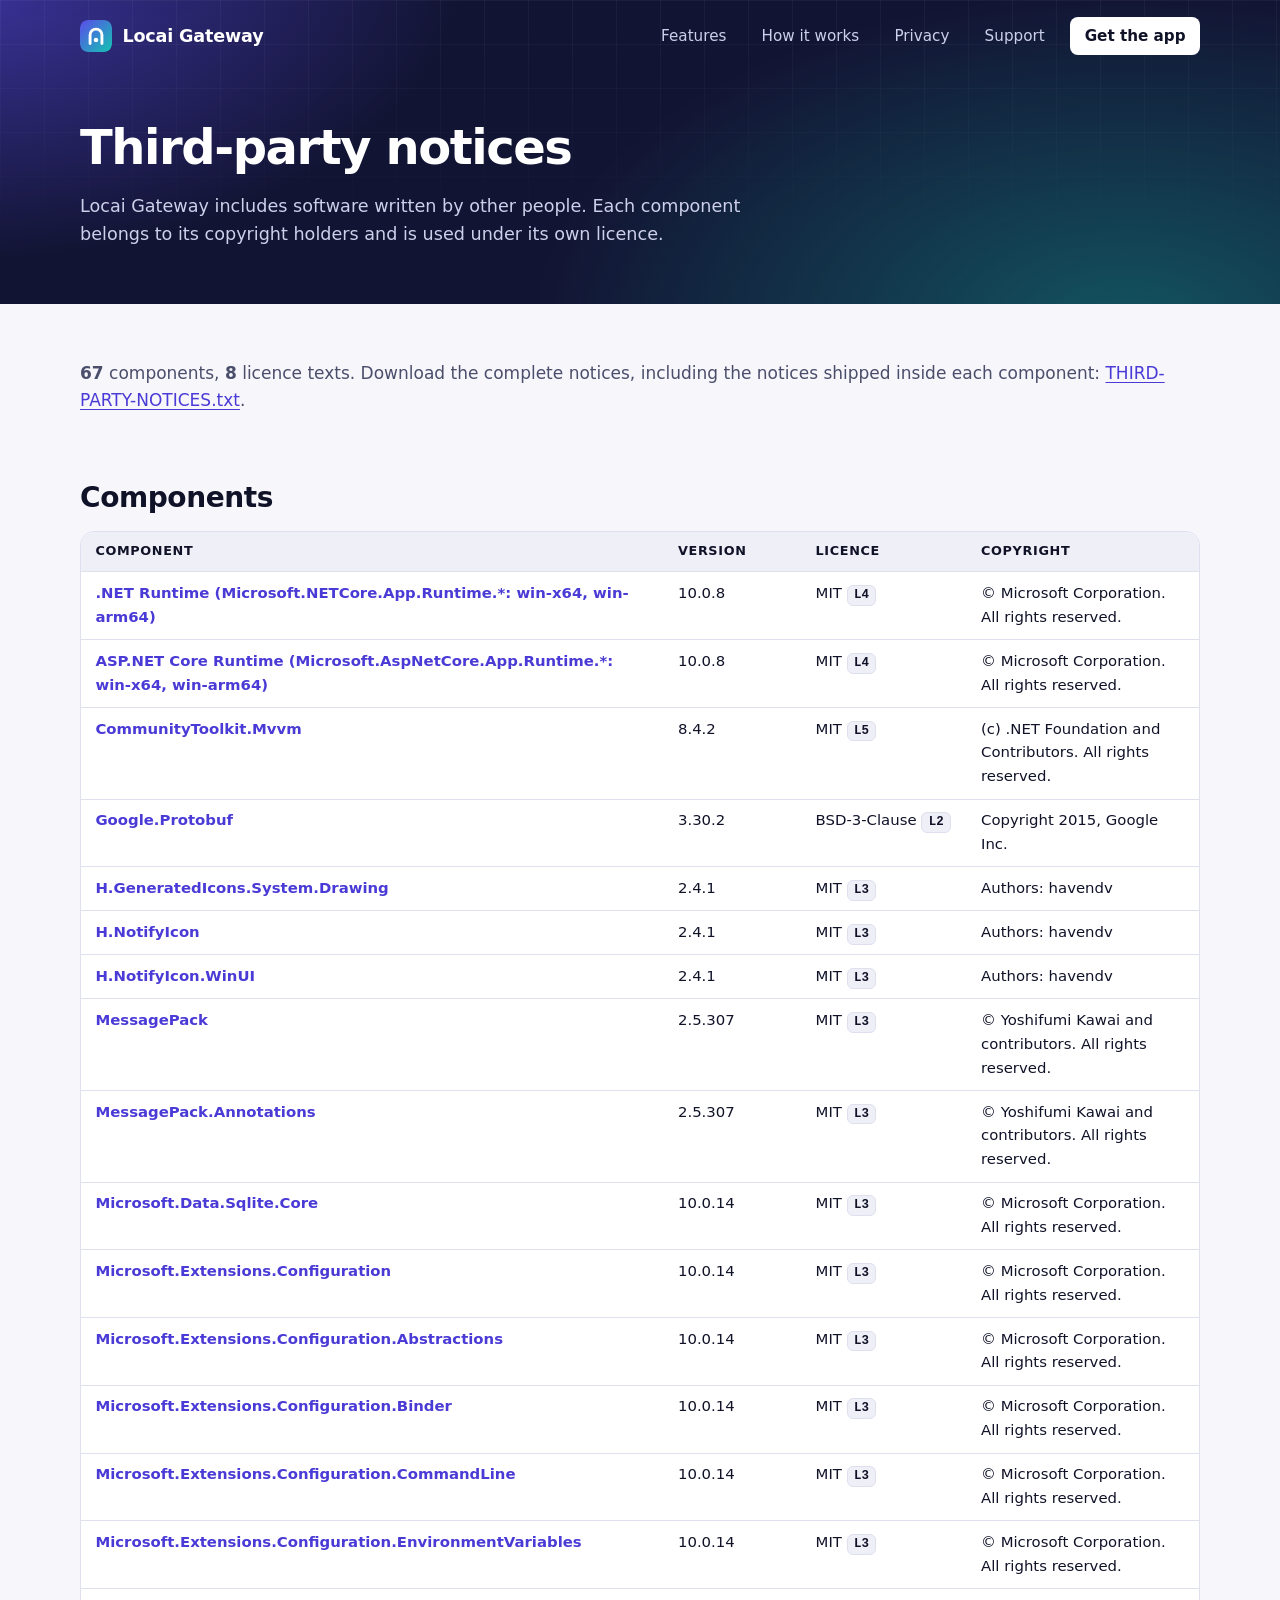
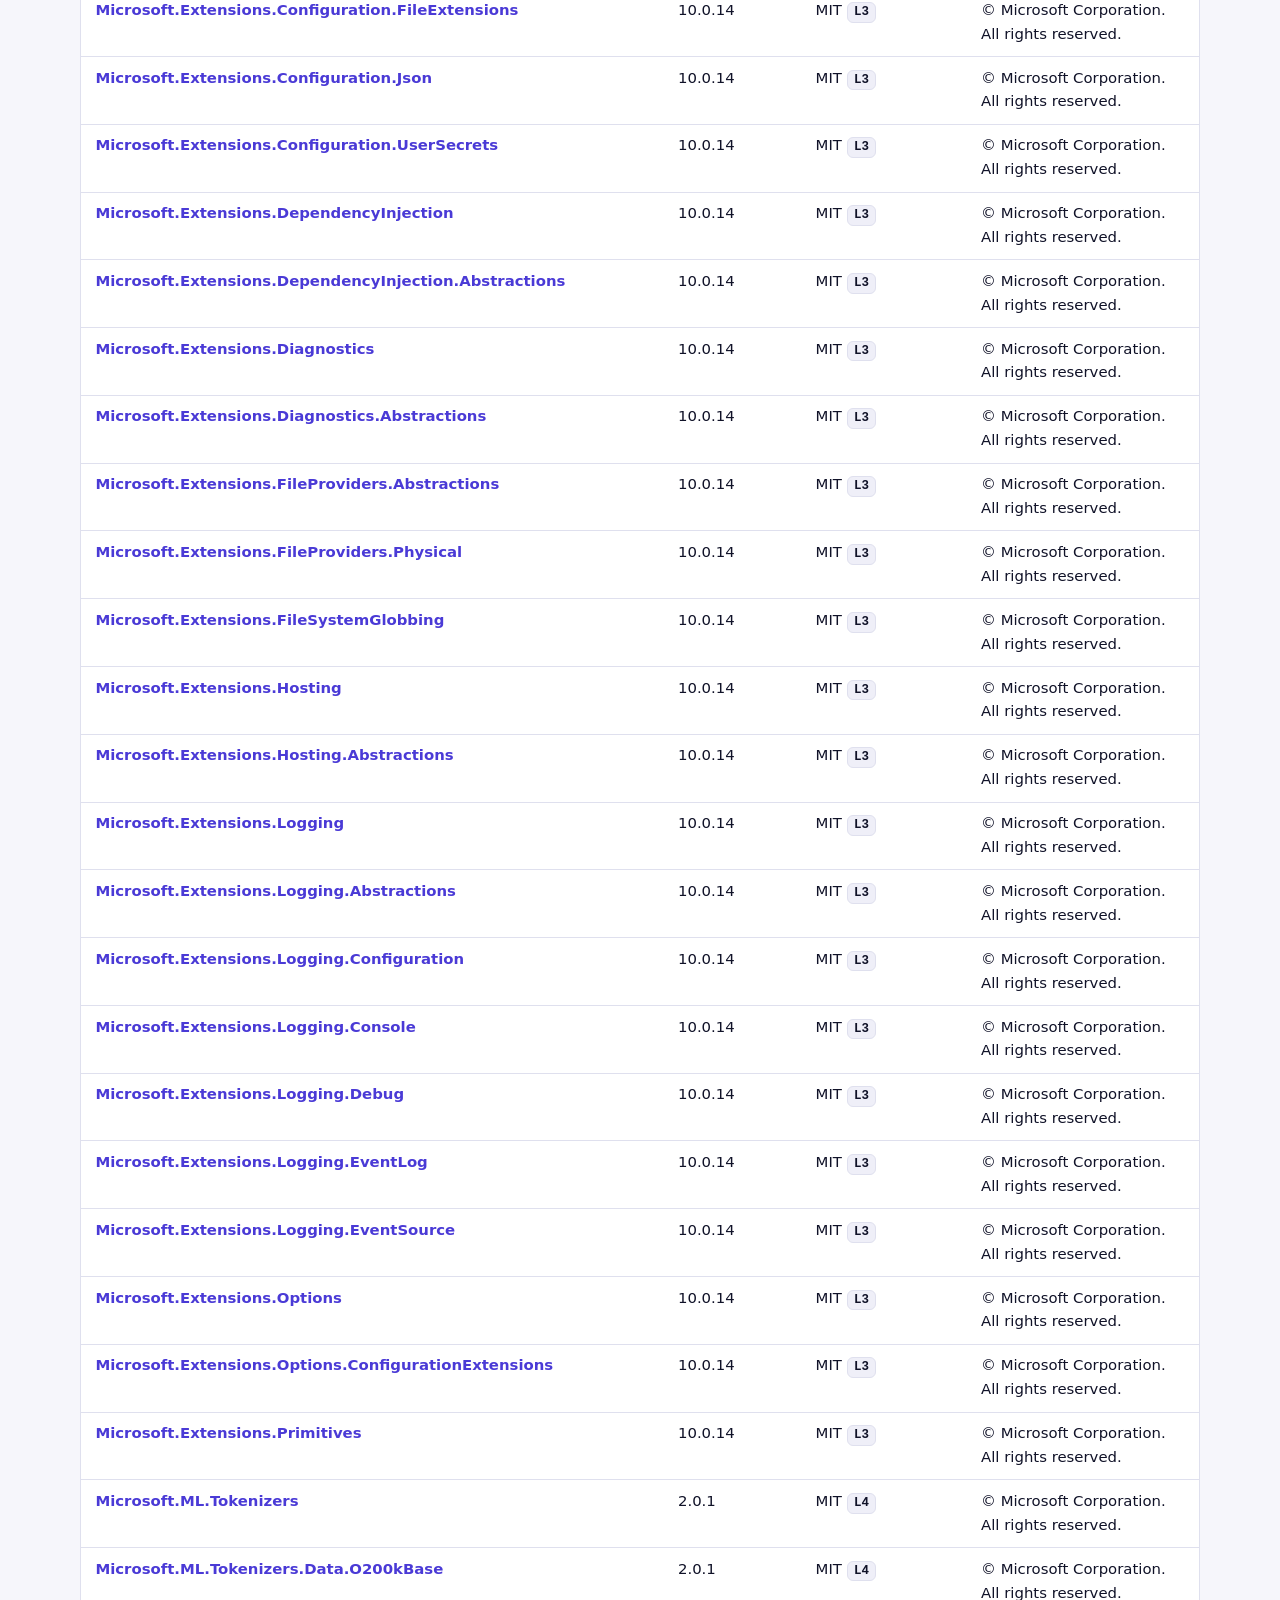
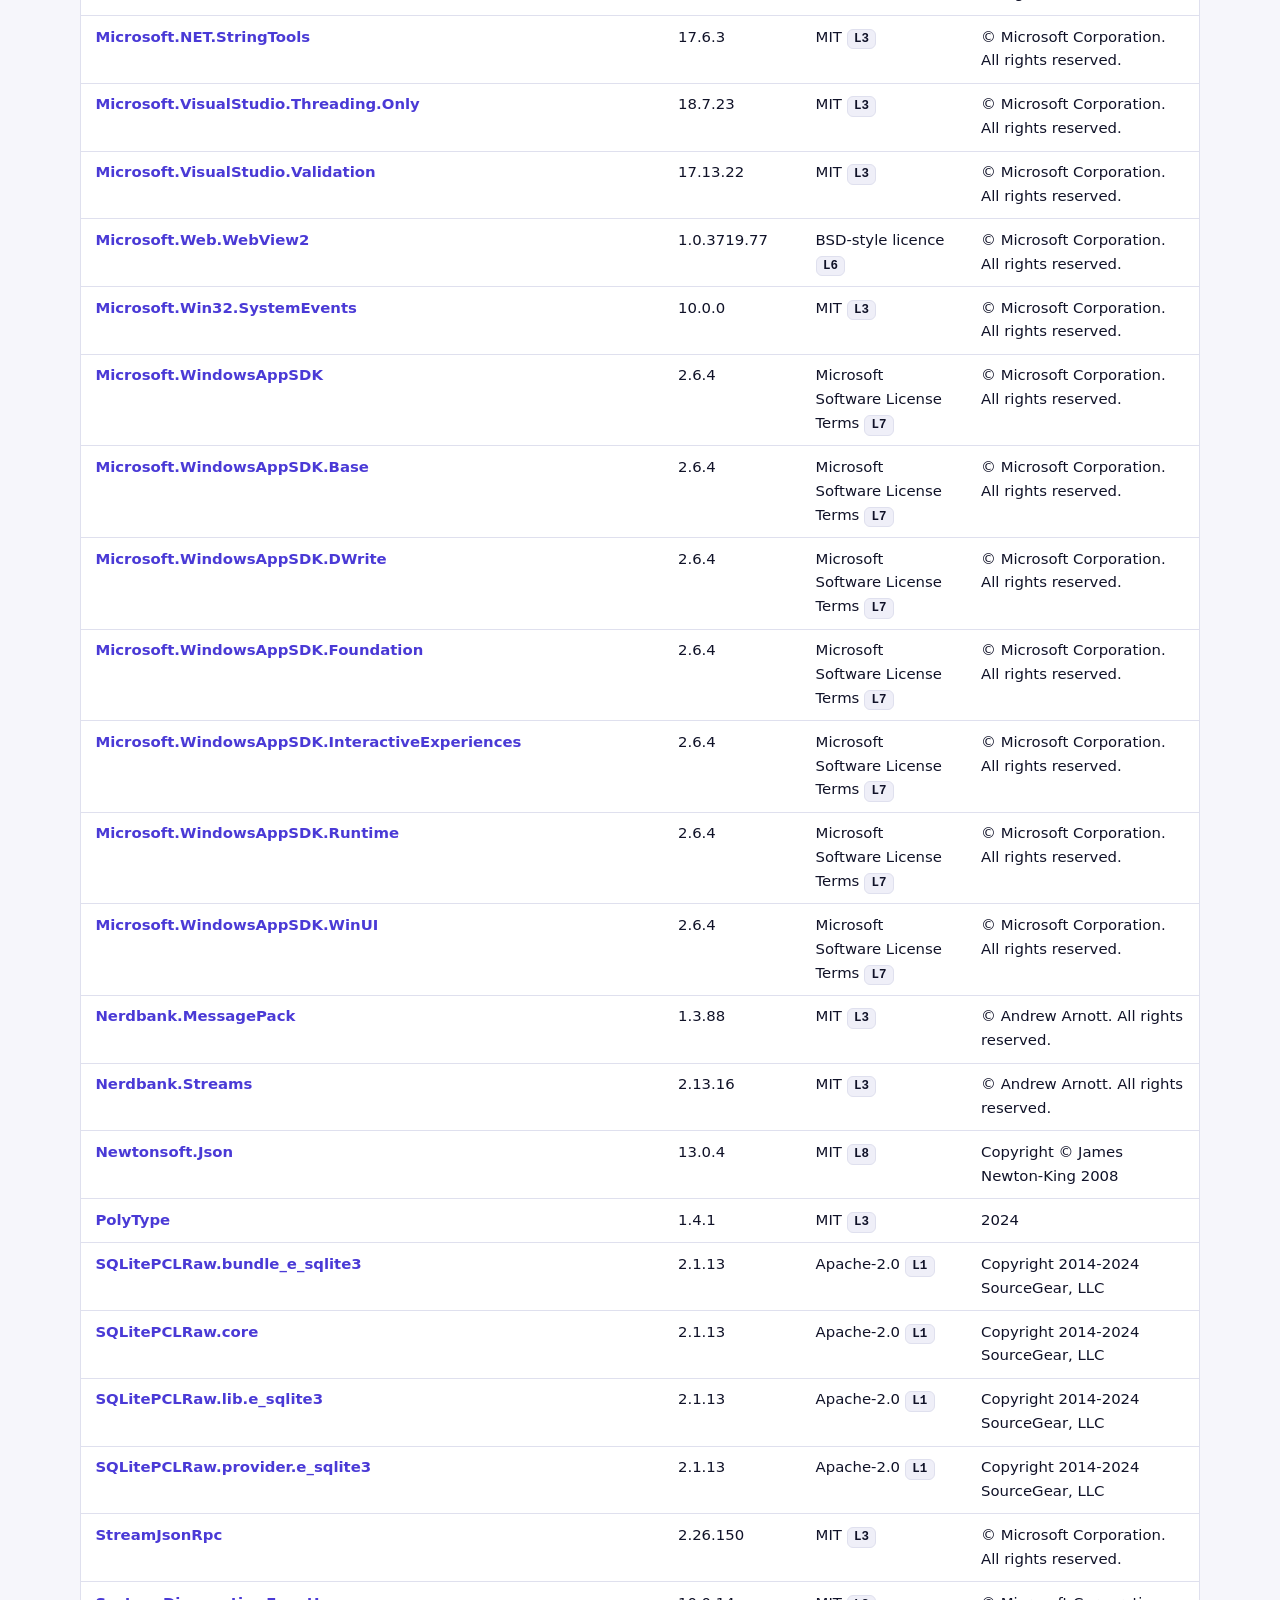
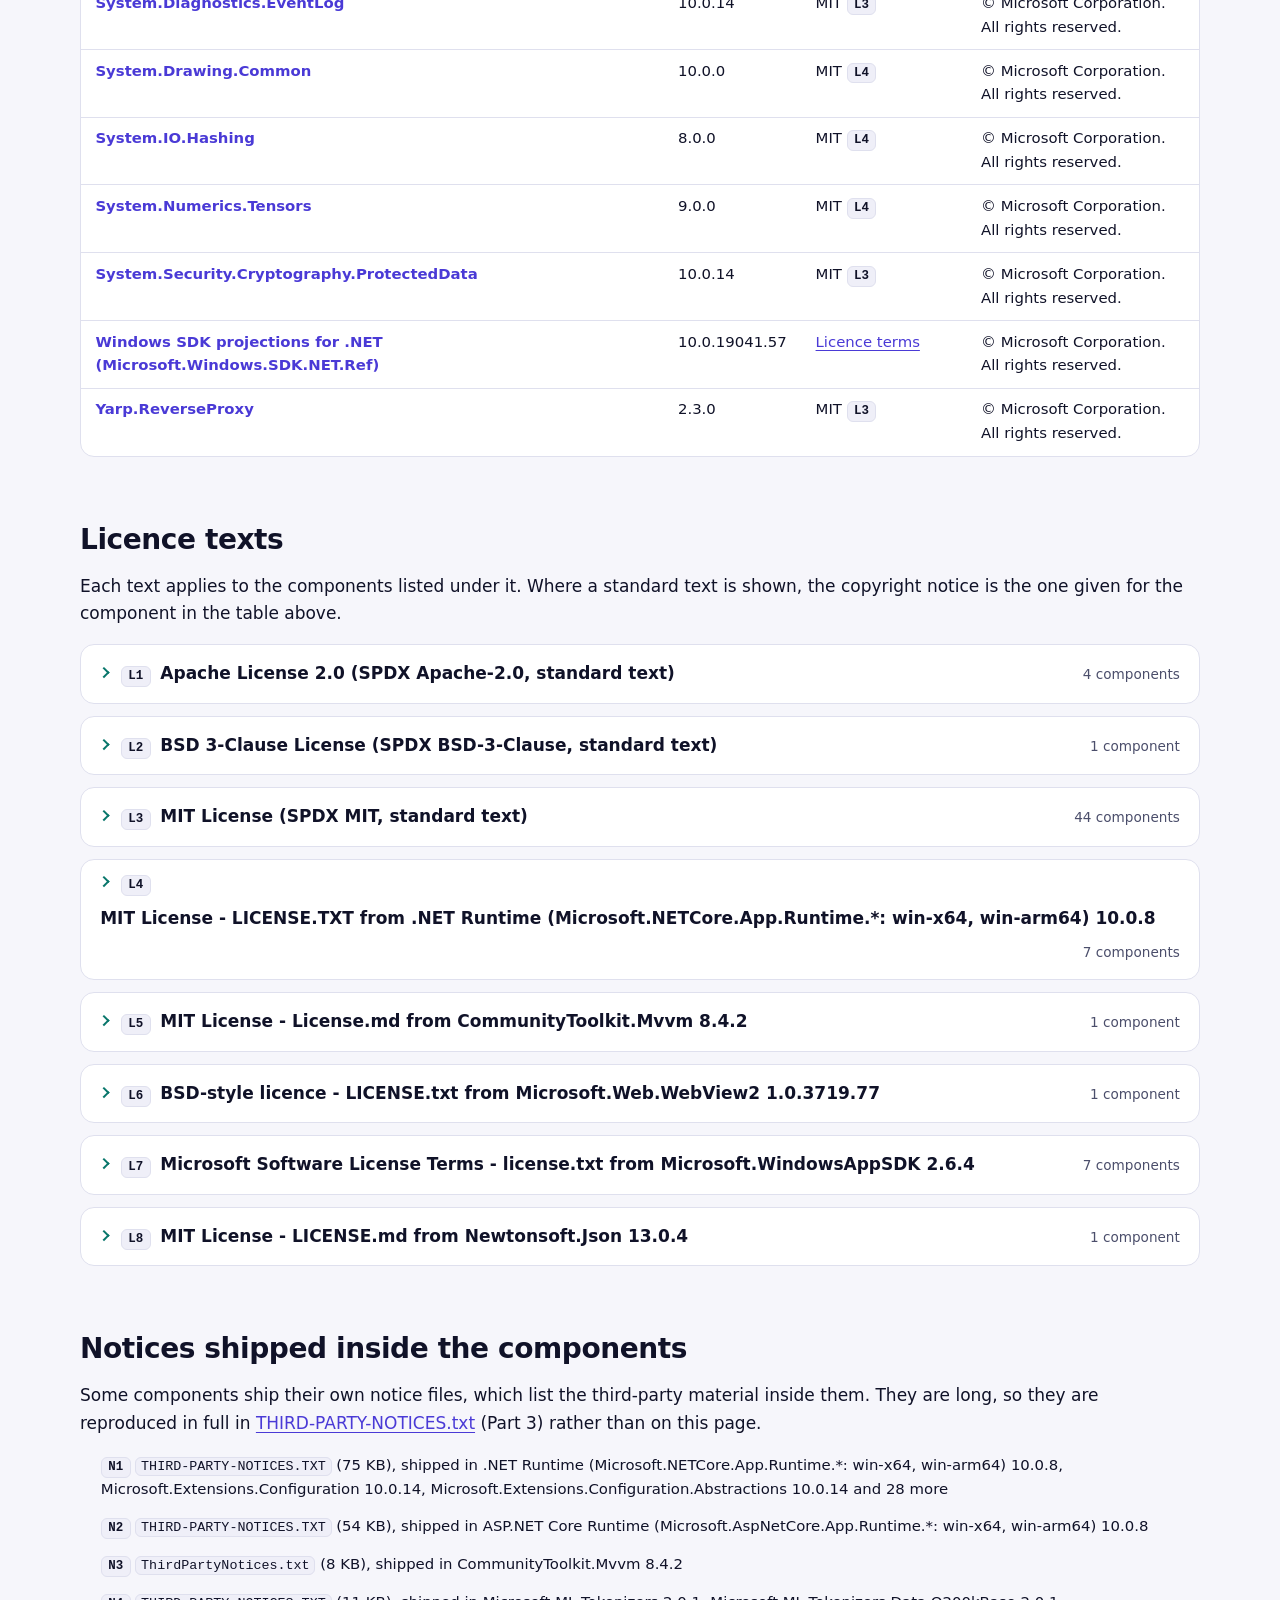
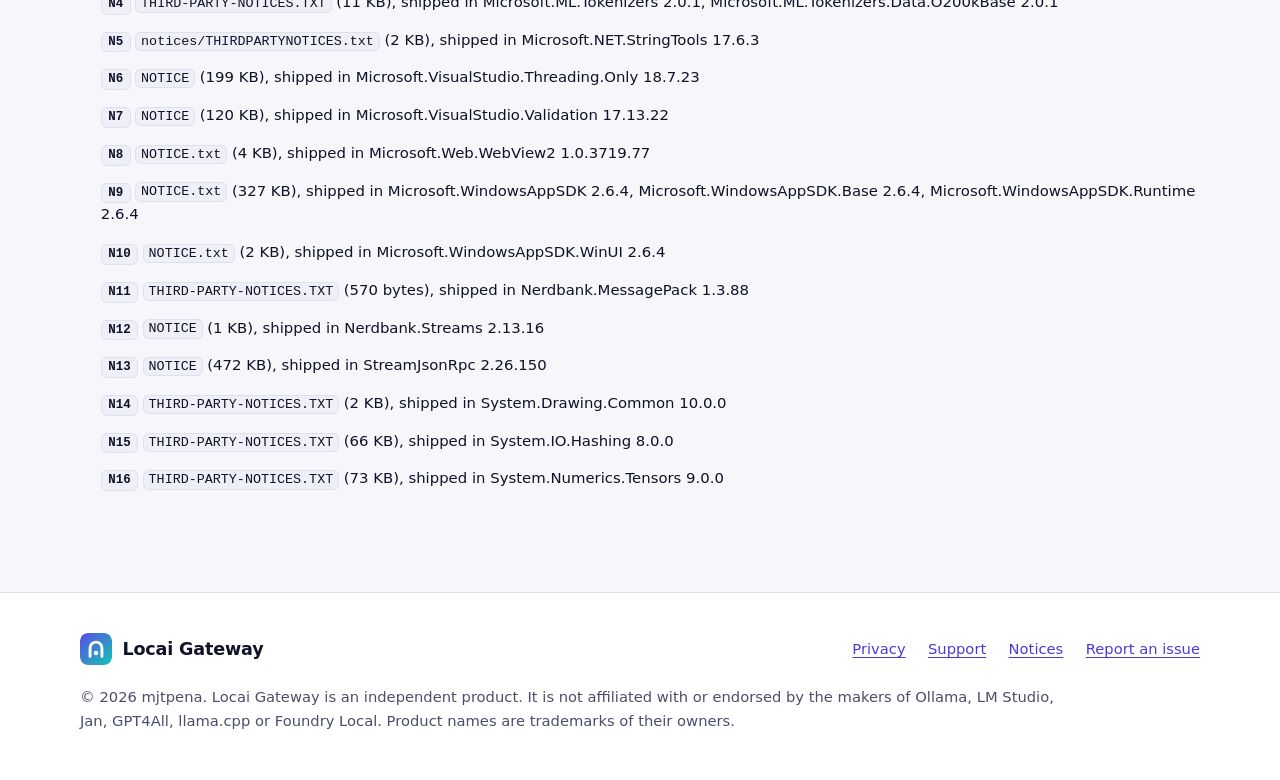
==== commit 86b66cda: "Update the site" ====
--- a/notices.html
+++ b/notices.html
@@ -54,7 +54,7 @@
         <article class="prose wide">
           <!-- Everything between the two markers is written by build/gen-notices.py. Edit the script, not this block. -->
           <!-- notices:begin -->
-<p class="notice-count"><strong>72</strong> components, <strong>10</strong> licence texts. Download the complete notices, including the notices shipped inside each component: <a href="THIRD-PARTY-NOTICES.txt">THIRD-PARTY-NOTICES.txt</a>.</p>
+<p class="notice-count"><strong>67</strong> components, <strong>8</strong> licence texts. Download the complete notices, including the notices shipped inside each component: <a href="THIRD-PARTY-NOTICES.txt">THIRD-PARTY-NOTICES.txt</a>.</p>
 <h2 id="components">Components</h2>
 <div class="table-scroll" role="region" aria-label="Third-party components" tabindex="0">
 <table class="notice-table stack">
@@ -104,21 +104,16 @@
 <tr><th scope="row"><a href="https://github.com/Microsoft/vs-validation" rel="noopener">Microsoft.VisualStudio.Validation</a></th><td data-label="Version">17.13.22</td><td data-label="Licence">MIT <a class="ref" href="#licence-L3">L3</a></td><td>© Microsoft Corporation. All rights reserved.</td></tr>
 <tr><th scope="row"><a href="https://aka.ms/webview" rel="noopener">Microsoft.Web.WebView2</a></th><td data-label="Version">1.0.3719.77</td><td data-label="Licence">BSD-style licence <a class="ref" href="#licence-L6">L6</a></td><td>© Microsoft Corporation. All rights reserved.</td></tr>
 <tr><th scope="row"><a href="https://dot.net/" rel="noopener">Microsoft.Win32.SystemEvents</a></th><td data-label="Version">10.0.0</td><td data-label="Licence">MIT <a class="ref" href="#licence-L3">L3</a></td><td>© Microsoft Corporation. All rights reserved.</td></tr>
-<tr><th scope="row"><a href="https://github.com/microsoft/windowsml" rel="noopener">Microsoft.Windows.AI.MachineLearning</a></th><td data-label="Version">2.4.89</td><td data-label="Licence">Microsoft Software License Terms <a class="ref" href="#licence-L7">L7</a></td><td>© Microsoft Corporation. All rights reserved.</td></tr>
-<tr><th scope="row"><a href="https://github.com/microsoft/windowsappsdk" rel="noopener">Microsoft.WindowsAppSDK</a></th><td data-label="Version">2.6.4</td><td data-label="Licence">Microsoft Software License Terms <a class="ref" href="#licence-L8">L8</a></td><td>© Microsoft Corporation. All rights reserved.</td></tr>
-<tr><th scope="row"><a href="https://github.com/microsoft/windowsappsdk" rel="noopener">Microsoft.WindowsAppSDK.AI</a></th><td data-label="Version">2.6.4</td><td data-label="Licence">Microsoft Software License Terms <a class="ref" href="#licence-L8">L8</a></td><td>© Microsoft Corporation. All rights reserved.</td></tr>
-<tr><th scope="row"><a href="https://github.com/microsoft/windowsappsdk" rel="noopener">Microsoft.WindowsAppSDK.Base</a></th><td data-label="Version">2.6.4</td><td data-label="Licence">Microsoft Software License Terms <a class="ref" href="#licence-L8">L8</a></td><td>© Microsoft Corporation. All rights reserved.</td></tr>
-<tr><th scope="row"><a href="https://aka.ms/WindowsAppSDK" rel="noopener">Microsoft.WindowsAppSDK.DWrite</a></th><td data-label="Version">2.6.4</td><td data-label="Licence">Microsoft Software License Terms <a class="ref" href="#licence-L8">L8</a></td><td>© Microsoft Corporation. All rights reserved.</td></tr>
-<tr><th scope="row"><a href="https://aka.ms/windowsappsdk" rel="noopener">Microsoft.WindowsAppSDK.Foundation</a></th><td data-label="Version">2.6.4</td><td data-label="Licence">Microsoft Software License Terms <a class="ref" href="#licence-L8">L8</a></td><td>© Microsoft Corporation. All rights reserved.</td></tr>
-<tr><th scope="row"><a href="https://aka.ms/windowsappsdk" rel="noopener">Microsoft.WindowsAppSDK.InteractiveExperiences</a></th><td data-label="Version">2.6.4</td><td data-label="Licence">Microsoft Software License Terms <a class="ref" href="#licence-L8">L8</a></td><td>© Microsoft Corporation. All rights reserved.</td></tr>
-<tr><th scope="row"><a href="https://github.com/microsoft/windowsappsdk" rel="noopener">Microsoft.WindowsAppSDK.ML</a></th><td data-label="Version">2.6.4</td><td data-label="Licence">Microsoft Software License Terms <a class="ref" href="#licence-L9">L9</a></td><td>© Microsoft Corporation. All rights reserved.</td></tr>
-<tr><th scope="row"><a href="https://github.com/microsoft/windowsappsdk" rel="noopener">Microsoft.WindowsAppSDK.Runtime</a></th><td data-label="Version">2.6.4</td><td data-label="Licence">Microsoft Software License Terms <a class="ref" href="#licence-L8">L8</a></td><td>© Microsoft Corporation. All rights reserved.</td></tr>
-<tr><th scope="row"><a href="https://github.com/microsoft/windowsappsdk" rel="noopener">Microsoft.WindowsAppSDK.Search</a></th><td data-label="Version">2.6.4</td><td data-label="Licence">Microsoft Software License Terms <a class="ref" href="#licence-L8">L8</a></td><td>© Microsoft Corporation. All rights reserved.</td></tr>
-<tr><th scope="row"><a href="https://github.com/microsoft/windowsappsdk" rel="noopener">Microsoft.WindowsAppSDK.Widgets</a></th><td data-label="Version">2.6.4</td><td data-label="Licence">Microsoft Software License Terms <a class="ref" href="#licence-L8">L8</a></td><td>© Microsoft Corporation. All rights reserved.</td></tr>
-<tr><th scope="row"><a href="https://github.com/microsoft/windowsappsdk" rel="noopener">Microsoft.WindowsAppSDK.WinUI</a></th><td data-label="Version">2.6.4</td><td data-label="Licence">Microsoft Software License Terms <a class="ref" href="#licence-L8">L8</a></td><td>© Microsoft Corporation. All rights reserved.</td></tr>
+<tr><th scope="row"><a href="https://github.com/microsoft/windowsappsdk" rel="noopener">Microsoft.WindowsAppSDK</a></th><td data-label="Version">2.6.4</td><td data-label="Licence">Microsoft Software License Terms <a class="ref" href="#licence-L7">L7</a></td><td>© Microsoft Corporation. All rights reserved.</td></tr>
+<tr><th scope="row"><a href="https://github.com/microsoft/windowsappsdk" rel="noopener">Microsoft.WindowsAppSDK.Base</a></th><td data-label="Version">2.6.4</td><td data-label="Licence">Microsoft Software License Terms <a class="ref" href="#licence-L7">L7</a></td><td>© Microsoft Corporation. All rights reserved.</td></tr>
+<tr><th scope="row"><a href="https://aka.ms/WindowsAppSDK" rel="noopener">Microsoft.WindowsAppSDK.DWrite</a></th><td data-label="Version">2.6.4</td><td data-label="Licence">Microsoft Software License Terms <a class="ref" href="#licence-L7">L7</a></td><td>© Microsoft Corporation. All rights reserved.</td></tr>
+<tr><th scope="row"><a href="https://aka.ms/windowsappsdk" rel="noopener">Microsoft.WindowsAppSDK.Foundation</a></th><td data-label="Version">2.6.4</td><td data-label="Licence">Microsoft Software License Terms <a class="ref" href="#licence-L7">L7</a></td><td>© Microsoft Corporation. All rights reserved.</td></tr>
+<tr><th scope="row"><a href="https://aka.ms/windowsappsdk" rel="noopener">Microsoft.WindowsAppSDK.InteractiveExperiences</a></th><td data-label="Version">2.6.4</td><td data-label="Licence">Microsoft Software License Terms <a class="ref" href="#licence-L7">L7</a></td><td>© Microsoft Corporation. All rights reserved.</td></tr>
+<tr><th scope="row"><a href="https://github.com/microsoft/windowsappsdk" rel="noopener">Microsoft.WindowsAppSDK.Runtime</a></th><td data-label="Version">2.6.4</td><td data-label="Licence">Microsoft Software License Terms <a class="ref" href="#licence-L7">L7</a></td><td>© Microsoft Corporation. All rights reserved.</td></tr>
+<tr><th scope="row"><a href="https://github.com/microsoft/windowsappsdk" rel="noopener">Microsoft.WindowsAppSDK.WinUI</a></th><td data-label="Version">2.6.4</td><td data-label="Licence">Microsoft Software License Terms <a class="ref" href="#licence-L7">L7</a></td><td>© Microsoft Corporation. All rights reserved.</td></tr>
 <tr><th scope="row"><a href="https://aarnott.github.io/Nerdbank.MessagePack/" rel="noopener">Nerdbank.MessagePack</a></th><td data-label="Version">1.3.88</td><td data-label="Licence">MIT <a class="ref" href="#licence-L3">L3</a></td><td>© Andrew Arnott. All rights reserved.</td></tr>
 <tr><th scope="row"><a href="https://github.com/AArnott/Nerdbank.Streams" rel="noopener">Nerdbank.Streams</a></th><td data-label="Version">2.13.16</td><td data-label="Licence">MIT <a class="ref" href="#licence-L3">L3</a></td><td>© Andrew Arnott. All rights reserved.</td></tr>
-<tr><th scope="row"><a href="https://www.newtonsoft.com/json" rel="noopener">Newtonsoft.Json</a></th><td data-label="Version">13.0.4</td><td data-label="Licence">MIT <a class="ref" href="#licence-L10">L10</a></td><td>Copyright © James Newton-King 2008</td></tr>
+<tr><th scope="row"><a href="https://www.newtonsoft.com/json" rel="noopener">Newtonsoft.Json</a></th><td data-label="Version">13.0.4</td><td data-label="Licence">MIT <a class="ref" href="#licence-L8">L8</a></td><td>Copyright © James Newton-King 2008</td></tr>
 <tr><th scope="row"><a href="https://eiriktsarpalis.github.io/PolyType/" rel="noopener">PolyType</a></th><td data-label="Version">1.4.1</td><td data-label="Licence">MIT <a class="ref" href="#licence-L3">L3</a></td><td>2024</td></tr>
 <tr><th scope="row"><a href="https://github.com/ericsink/SQLitePCL.raw" rel="noopener">SQLitePCLRaw.bundle_e_sqlite3</a></th><td data-label="Version">2.1.13</td><td data-label="Licence">Apache-2.0 <a class="ref" href="#licence-L1">L1</a></td><td>Copyright 2014-2024 SourceGear, LLC</td></tr>
 <tr><th scope="row"><a href="https://github.com/ericsink/SQLitePCL.raw" rel="noopener">SQLitePCLRaw.core</a></th><td data-label="Version">2.1.13</td><td data-label="Licence">Apache-2.0 <a class="ref" href="#licence-L1">L1</a></td><td>Copyright 2014-2024 SourceGear, LLC</td></tr>
@@ -437,61 +432,8 @@
 THEORY OF LIABILITY, WHETHER IN CONTRACT, STRICT LIABILITY, OR TORT
 (INCLUDING NEGLIGENCE OR OTHERWISE) ARISING IN ANY WAY OUT OF THE USE
 OF THIS SOFTWARE, EVEN IF ADVISED OF THE POSSIBILITY OF SUCH DAMAGE.</pre></details>
-<details class="licence" id="licence-L7"><summary><span class="ref">L7</span> Microsoft Software License Terms - license.txt from Microsoft.Windows.AI.MachineLearning 2.4.89 <span class="applies-count">1 component</span></summary>
-<p class="applies">Applies to: Microsoft.Windows.AI.MachineLearning 2.4.89</p>
-<pre tabindex="0">MICROSOFT SOFTWARE LICENSE TERMS
-Microsoft Windows ML Runtime
-________________________________________
-IF YOU LIVE IN (OR ARE A BUSINESS WITH A PRINCIPAL PLACE OF BUSINESS IN) THE UNITED STATES, PLEASE READ THE “BINDING ARBITRATION AND CLASS ACTION WAIVER” SECTION BELOW. IT AFFECTS HOW DISPUTES ARE RESOLVED.
-________________________________________
-These license terms are an agreement between you and Microsoft Corporation (or one of its affiliates). They apply to the software named above and any Microsoft services or software updates (except to the extent such services or updates are accompanied by new or additional terms, in which case those different terms apply prospectively and do not alter your or Microsoft’s rights relating to pre-updated software or services). IF YOU COMPLY WITH THESE LICENSE TERMS, YOU HAVE THE RIGHTS BELOW. BY USING THE SOFTWARE, YOU ACCEPT THESE TERMS.
-    1. INSTALLATION AND USE RIGHTS.
-        a) General. Subject to the terms of this agreement, you may install and use any number of copies of the software to develop and test your applications, solely for use on Windows. When building Generative AI applications follow the guidelines in https://learn.microsoft.com/windows/ai/rai.
-        b) Included Microsoft Applications. The software may include other Microsoft applications. These license terms apply to those included applications, if any, unless other license terms are provided with the other Microsoft applications.
-        c) Microsoft Platforms. The software may include components from Microsoft Windows. These components are governed by separate agreements and their own product support policies, as described in the license terms found in the installation directory for that component or in the “Licenses” folder accompanying the software.
-        d) Third Party Materials. The software may use or include source code, object code, or data available under an open source or open data license (“Open Source Materials”) or a proprietary license from a third party (with Open Source Materials, collectively, “Third Party Materials”) that are licensed under the specific license terms applicable to the Third Party Materials (an “Third Party License Agreement”). To the extent that any Third Party License Agreement requires that the corresponding Third Party Materials be licensed under terms that are different from the terms set forth in this Agreement, then such Third Party Materials are licensed under the terms of that Third Party License Agreement and the other terms and conditions in this Agreement will not apply with respect to those Third Party Materials. You (a) acknowledge that any such Third Party License Agreement is solely between Licensee and the applicable licensor of the Third Party Materials, and (b) will comply with the terms of any such Third Party License Agreement. Without limitation to the foregoing, the licenses referenced on this website (https://learn.microsoft.com/en-us/windows/ai/new-windows-ml/supported-execution-providers) are deemed to be “Third Party Materials.”
-    2. DATA.
-        a) Data Collection. The software may collect information about you and your use of the software, and send that to Microsoft. Microsoft may use this information to provide services and improve our products and services. You may opt-out of many of these scenarios, but not all, as described in the product documentation. There are also some features in the software that may enable you to collect data from users of your applications. If you use these features to enable data collection in your applications, you must comply with applicable law, including providing appropriate notices to users of your applications. You can learn more about data collection and use in the help documentation and the privacy statement at https://aka.ms/privacy. Your use of the software operates as your consent to these practices.
-        b) Processing of Personal Data. To the extent Microsoft is a processor or subprocessor of personal data in connection with the software, Microsoft makes the commitments in the European Union General Data Protection Regulation Terms of the Online Services Terms to all customers effective May 25, 2018, at https://docs.microsoft.com/en-us/legal/gdpr.
-    3. DISTRIBUTABLE CODE. The software may contain code you are permitted to distribute (i.e. make available for third parties) in applications you develop, as described in this Section.
-        a) Distribution Rights. The code and test files described below are distributable if included with the software.
-            i. Any files that are binplaced with your application by the WindowsAppSDK NuGet package are, by definition, permitted to be redistributed.  This applies to both framework package dependent and self-contained deployments.
-            ii. Image Library. You may copy and distribute images, graphics, and animations in the Image Library as described in the software documentation; and
-            iii. Third Party Distribution. You may permit distributors of your applications to copy and distribute any of this distributable code you elect to distribute with your applications.
-        b) Distribution Requirements. For any code you distribute, you must:
-            i. add significant primary functionality to it in your applications;
-            ii. require distributors and external end users to agree to terms that protect it and Microsoft at least as much as this agreement; and
-            iii. indemnify, defend, and hold harmless Microsoft from any claims, including attorneys’ fees, related to the distribution or use of your applications, except to the extent that any claim is based solely on the unmodified distributable code.
-        c) Distribution Restrictions. You may not:
-            i. use Microsoft’s trademarks or trade dress in your application in any way that suggests your application comes from or is endorsed by Microsoft; or
-            ii. modify or distribute the source code of any distributable code so that any part of it becomes subject to any license that requires that the distributable code, any other part of the software, or any of Microsoft’s other intellectual property be disclosed or distributed in source code form, or that others have the right to modify it.
-    4. SCOPE OF LICENSE. The software is licensed, not sold. Microsoft reserves all other rights. Unless applicable law gives you more rights despite this limitation, you will not (and have no right to):
-        a) work around any technical limitations in the software that only allow you to use it in certain ways;
-        b) reverse engineer, decompile or disassemble the software, or otherwise attempt to derive the source code for the software, except and to the extent required by third party licensing terms governing use of certain open source components that may be included in the software;
-        c) remove, minimize, block, or modify any notices of Microsoft or its suppliers in the software;
-        d) use the software in any way that is against the law or to create or propagate malware; or
-        e) share, publish, distribute, or lease the software (except for any distributable code, subject to the terms above), provide the software as a stand-alone offering for others to use, or transfer the software or this agreement to any third party.
-    5. EXPORT RESTRICTIONS. You must comply with all domestic and international export laws and regulations that apply to the software, which include restrictions on destinations, end users, and end use. For further information on export restrictions, visit https://aka.ms/exporting.
-    6. SUPPORT SERVICES. Microsoft is not obligated under this agreement to provide any support services for the software. Any support provided is “as is”, “with all faults”, and without warranty of any kind.
-    7. UPDATES. The software may periodically check for updates, and download and install them for you. You may obtain updates only from Microsoft or authorized sources. Microsoft may need to update your system to provide you with updates. You agree to receive these automatic updates without any additional notice. Updates may not include or support all existing software features, services, or peripheral devices.
-    8. BINDING ARBITRATION AND CLASS ACTION WAIVER. This Section applies if you live in (or, if a business, your principal place of business is in) the United States. If you and Microsoft have a dispute, you and Microsoft agree to try for 60 days to resolve it informally. If you and Microsoft can’t, you and Microsoft agree to binding individual arbitration before the American Arbitration Association under the Federal Arbitration Act (“FAA”), and not to sue in court in front of a judge or jury. Instead, a neutral arbitrator will decide. Class action lawsuits, class-wide arbitrations, private attorney-general actions, and any other proceeding where someone acts in a representative capacity are not allowed; nor is combining individual proceedings without the consent of all parties. The complete Arbitration Agreement contains more terms and is at https://aka.ms/arb-agreement-4. You and Microsoft agree to these terms.
-    9. ENTIRE AGREEMENT. This agreement, and any other terms Microsoft may provide for supplements, updates, or third-party applications, is the entire agreement for the software.
-    10. APPLICABLE LAW AND PLACE TO RESOLVE DISPUTES. If you acquired the software in the United States or Canada, the laws of the state or province where you live (or, if a business, where your principal place of business is located) govern the interpretation of this agreement, claims for its breach, and all other claims (including consumer protection, unfair competition, and tort claims), regardless of conflict of laws principles, except that the FAA governs everything related to arbitration. If you acquired the software in any other country, its laws apply, except that the FAA governs everything related to arbitration. If U.S. federal jurisdiction exists, you and Microsoft consent to exclusive jurisdiction and venue in the federal court in King County, Washington for all disputes heard in court (excluding arbitration). If not, you and Microsoft consent to exclusive jurisdiction and venue in the Superior Court of King County, Washington for all disputes heard in court (excluding arbitration).
-    11. CONSUMER RIGHTS; REGIONAL VARIATIONS. This agreement describes certain legal rights. You may have other rights, including consumer rights, under the laws of your state or country. Separate and apart from your relationship with Microsoft, you may also have rights with respect to the party from which you acquired the software. This agreement does not change those other rights if the laws of your state or country do not permit it to do so. For example, if you acquired the software in one of the below regions, or mandatory country law applies, then the following provisions apply to you:
-        a) Australia. You have statutory guarantees under the Australian Consumer Law and nothing in this agreement is intended to affect those rights.
-        b) Canada. If you acquired this software in Canada, you may stop receiving updates by turning off the automatic update feature, disconnecting your device from the Internet (if and when you re-connect to the Internet, however, the software will resume checking for and installing updates), or uninstalling the software. The product documentation, if any, may also specify how to turn off updates for your specific device or software.
-        c) Germany and Austria.
-            i. Warranty. The properly licensed software will perform substantially as described in any Microsoft materials that accompany the software. However, Microsoft gives no contractual guarantee in relation to the licensed software.
-            ii. Limitation of Liability. In case of intentional conduct, gross negligence, claims based on the Product Liability Act, as well as, in case of death or personal or physical injury, Microsoft is liable according to the statutory law.
-                Subject to the foregoing clause ii., Microsoft will only be liable for slight negligence if Microsoft is in breach of such material contractual obligations, the fulfillment of which facilitate the due performance of this agreement, the breach of which would endanger the purpose of this agreement and the compliance with which a party may constantly trust in (so-called &quot;cardinal obligations&quot;). In other cases of slight negligence, Microsoft will not be liable for slight negligence.
-    12. DISCLAIMER OF WARRANTY. THE SOFTWARE IS LICENSED “AS IS.” YOU BEAR THE RISK OF USING IT. MICROSOFT GIVES NO EXPRESS WARRANTIES, GUARANTEES, OR CONDITIONS. TO THE EXTENT PERMITTED UNDER APPLICABLE LAWS, MICROSOFT EXCLUDES ALL IMPLIED WARRANTIES, INCLUDING MERCHANTABILITY, FITNESS FOR A PARTICULAR PURPOSE, AND NON-INFRINGEMENT.
-    13. LIMITATION ON AND EXCLUSION OF DAMAGES. IF YOU HAVE ANY BASIS FOR RECOVERING DAMAGES DESPITE THE PRECEDING DISCLAIMER OF WARRANTY, YOU CAN RECOVER FROM MICROSOFT AND ITS SUPPLIERS ONLY DIRECT DAMAGES UP TO U.S. $5.00. YOU CANNOT RECOVER ANY OTHER DAMAGES, INCLUDING CONSEQUENTIAL, LOST PROFITS, SPECIAL, INDIRECT, OR INCIDENTAL DAMAGES.
-
-This limitation applies to (a) anything related to the software, services, content (including code) on third party Internet sites, or third party applications; and (b) claims for breach of contract, warranty, guarantee, or condition; strict liability, negligence, or other tort; or any other claim; in each case to the extent permitted by applicable law.
-
-It also applies even if Microsoft knew or should have known about the possibility of the damages. The above limitation or exclusion may not apply to you because your state, province, or country may not allow the exclusion or limitation of incidental, consequential, or other damages.</pre></details>
-<details class="licence" id="licence-L8"><summary><span class="ref">L8</span> Microsoft Software License Terms - license.txt from Microsoft.WindowsAppSDK 2.6.4 <span class="applies-count">10 components</span></summary>
-<p class="applies">Applies to: Microsoft.WindowsAppSDK 2.6.4, Microsoft.WindowsAppSDK.AI 2.6.4, Microsoft.WindowsAppSDK.Base 2.6.4, Microsoft.WindowsAppSDK.DWrite 2.6.4, Microsoft.WindowsAppSDK.Foundation 2.6.4, Microsoft.WindowsAppSDK.InteractiveExperiences 2.6.4, Microsoft.WindowsAppSDK.Runtime 2.6.4, Microsoft.WindowsAppSDK.Search 2.6.4, Microsoft.WindowsAppSDK.Widgets 2.6.4, Microsoft.WindowsAppSDK.WinUI 2.6.4</p>
+<details class="licence" id="licence-L7"><summary><span class="ref">L7</span> Microsoft Software License Terms - license.txt from Microsoft.WindowsAppSDK 2.6.4 <span class="applies-count">7 components</span></summary>
+<p class="applies">Applies to: Microsoft.WindowsAppSDK 2.6.4, Microsoft.WindowsAppSDK.Base 2.6.4, Microsoft.WindowsAppSDK.DWrite 2.6.4, Microsoft.WindowsAppSDK.Foundation 2.6.4, Microsoft.WindowsAppSDK.InteractiveExperiences 2.6.4, Microsoft.WindowsAppSDK.Runtime 2.6.4, Microsoft.WindowsAppSDK.WinUI 2.6.4</p>
 <pre tabindex="0">MICROSOFT SOFTWARE LICENSE TERMS
 MICROSOFT WINDOWS APP SDK
 ________________________________________
@@ -583,62 +525,7 @@
 This limitation applies to (a) anything related to the software, services, content (including code) on third party Internet sites, or third party applications; and (b) claims for breach of contract, warranty, guarantee, or condition; strict liability, negligence, or other tort; or any other claim; in each case to the extent permitted by applicable law.
 
 It also applies even if Microsoft knew or should have known about the possibility of the damages. The above limitation or exclusion may not apply to you because your state, province, or country may not allow the exclusion or limitation of incidental, consequential, or other damages.</pre></details>
-<details class="licence" id="licence-L9"><summary><span class="ref">L9</span> Microsoft Software License Terms - license.txt from Microsoft.WindowsAppSDK.ML 2.6.4 <span class="applies-count">1 component</span></summary>
-<p class="applies">Applies to: Microsoft.WindowsAppSDK.ML 2.6.4</p>
-<pre tabindex="0">MICROSOFT SOFTWARE LICENSE TERMS
-
-1. MICROSOFT WINDOWS APP SDK
-2. WINDOWS MACHINE LEARNING (ML)
-________________________________________
-IF YOU LIVE IN (OR ARE A BUSINESS WITH A PRINCIPAL PLACE OF BUSINESS IN) THE UNITED STATES, PLEASE READ THE “BINDING ARBITRATION AND CLASS ACTION WAIVER” SECTION BELOW. IT AFFECTS HOW DISPUTES ARE RESOLVED.
-________________________________________
-These license terms are an agreement between you and Microsoft Corporation (or one of its affiliates). They apply to the software named above and any Microsoft services or software updates (except to the extent such services or updates are accompanied by new or additional terms, in which case those different terms apply prospectively and do not alter your or Microsoft’s rights relating to pre-updated software or services). IF YOU COMPLY WITH THESE LICENSE TERMS, YOU HAVE THE RIGHTS BELOW. BY USING THE SOFTWARE, YOU ACCEPT THESE TERMS.
-    1. INSTALLATION AND USE RIGHTS.
-        a) General. Subject to the terms of this agreement, you may install and use any number of copies of the software to develop and test your applications, solely for use on Windows. When building Generative AI applications follow the guidelines in https://learn.microsoft.com/windows/ai/rai.
-        b) Included Microsoft Applications. The software may include other Microsoft applications. These license terms apply to those included applications, if any, unless other license terms are provided with the other Microsoft applications.
-        c) Microsoft Platforms. The software may include components from Microsoft Windows. These components are governed by separate agreements and their own product support policies, as described in the license terms found in the installation directory for that component or in the “Licenses” folder accompanying the software.
-        d) Third Party Materials. The software may use or include source code, object code, or data available under an open source or open data license (“Open Source Materials”) or a proprietary license from a third party (with Open Source Materials, collectively, “Third Party Materials”) that are licensed under the specific license terms applicable to the Third Party Materials (an “Third Party License Agreement”). To the extent that any Third Party License Agreement requires that the corresponding Third Party Materials be licensed under terms that are different from the terms set forth in this Agreement, then such Third Party Materials are licensed under the terms of that Third Party License Agreement and the other terms and conditions in this Agreement will not apply with respect to those Third Party Materials. You (a) acknowledge that any such Third Party License Agreement is solely between Licensee and the applicable licensor of the Third Party Materials, and (b) will comply with the terms of any such Third Party License Agreement. Without limitation to the foregoing, the licenses referenced on this website (https://learn.microsoft.com/en-us/windows/ai/new-windows-ml/supported-execution-providers) are deemed to be “Third Party Materials.”
-    2. DATA.
-        a) Data Collection. The software may collect information about you and your use of the software, and send that to Microsoft. Microsoft may use this information to provide services and improve our products and services. You may opt-out of many of these scenarios, but not all, as described in the product documentation. There are also some features in the software that may enable you to collect data from users of your applications. If you use these features to enable data collection in your applications, you must comply with applicable law, including providing appropriate notices to users of your applications. You can learn more about data collection and use in the help documentation and the privacy statement at https://aka.ms/privacy. Your use of the software operates as your consent to these practices.
-        b) Processing of Personal Data. To the extent Microsoft is a processor or subprocessor of personal data in connection with the software, Microsoft makes the commitments in the European Union General Data Protection Regulation Terms of the Online Services Terms to all customers effective May 25, 2018, at https://docs.microsoft.com/en-us/legal/gdpr.
-    3. DISTRIBUTABLE CODE. The software may contain code you are permitted to distribute (i.e. make available for third parties) in applications you develop, as described in this Section.
-        a) Distribution Rights. The code and test files described below are distributable if included with the software.
-            i. Any files that are binplaced with your application by the WindowsAppSDK NuGet package are, by definition, permitted to be redistributed.  This applies to both framework package dependent and self-contained deployments.
-            ii. Image Library. You may copy and distribute images, graphics, and animations in the Image Library as described in the software documentation; and
-            iii. Third Party Distribution. You may permit distributors of your applications to copy and distribute any of this distributable code you elect to distribute with your applications.
-        b) Distribution Requirements. For any code you distribute, you must:
-            i. add significant primary functionality to it in your applications;
-            ii. require distributors and external end users to agree to terms that protect it and Microsoft at least as much as this agreement; and
-            iii. indemnify, defend, and hold harmless Microsoft from any claims, including attorneys’ fees, related to the distribution or use of your applications, except to the extent that any claim is based solely on the unmodified distributable code.
-        c) Distribution Restrictions. You may not:
-            i. use Microsoft’s trademarks or trade dress in your application in any way that suggests your application comes from or is endorsed by Microsoft; or
-            ii. modify or distribute the source code of any distributable code so that any part of it becomes subject to any license that requires that the distributable code, any other part of the software, or any of Microsoft’s other intellectual property be disclosed or distributed in source code form, or that others have the right to modify it.
-    4. SCOPE OF LICENSE. The software is licensed, not sold. Microsoft reserves all other rights. Unless applicable law gives you more rights despite this limitation, you will not (and have no right to):
-        a) work around any technical limitations in the software that only allow you to use it in certain ways;
-        b) reverse engineer, decompile or disassemble the software, or otherwise attempt to derive the source code for the software, except and to the extent required by third party licensing terms governing use of certain open source components that may be included in the software;
-        c) remove, minimize, block, or modify any notices of Microsoft or its suppliers in the software;
-        d) use the software in any way that is against the law or to create or propagate malware; or
-        e) share, publish, distribute, or lease the software (except for any distributable code, subject to the terms above), provide the software as a stand-alone offering for others to use, or transfer the software or this agreement to any third party.
-    5. EXPORT RESTRICTIONS. You must comply with all domestic and international export laws and regulations that apply to the software, which include restrictions on destinations, end users, and end use. For further information on export restrictions, visit https://aka.ms/exporting.
-    6. SUPPORT SERVICES. Microsoft is not obligated under this agreement to provide any support services for the software. Any support provided is “as is”, “with all faults”, and without warranty of any kind.
-    7. UPDATES. The software may periodically check for updates, and download and install them for you. You may obtain updates only from Microsoft or authorized sources. Microsoft may need to update your system to provide you with updates. You agree to receive these automatic updates without any additional notice. Updates may not include or support all existing software features, services, or peripheral devices.
-    8. BINDING ARBITRATION AND CLASS ACTION WAIVER. This Section applies if you live in (or, if a business, your principal place of business is in) the United States. If you and Microsoft have a dispute, you and Microsoft agree to try for 60 days to resolve it informally. If you and Microsoft can’t, you and Microsoft agree to binding individual arbitration before the American Arbitration Association under the Federal Arbitration Act (“FAA”), and not to sue in court in front of a judge or jury. Instead, a neutral arbitrator will decide. Class action lawsuits, class-wide arbitrations, private attorney-general actions, and any other proceeding where someone acts in a representative capacity are not allowed; nor is combining individual proceedings without the consent of all parties. The complete Arbitration Agreement contains more terms and is at https://aka.ms/arb-agreement-4. You and Microsoft agree to these terms.
-    9. ENTIRE AGREEMENT. This agreement, and any other terms Microsoft may provide for supplements, updates, or third-party applications, is the entire agreement for the software.
-    10. APPLICABLE LAW AND PLACE TO RESOLVE DISPUTES. If you acquired the software in the United States or Canada, the laws of the state or province where you live (or, if a business, where your principal place of business is located) govern the interpretation of this agreement, claims for its breach, and all other claims (including consumer protection, unfair competition, and tort claims), regardless of conflict of laws principles, except that the FAA governs everything related to arbitration. If you acquired the software in any other country, its laws apply, except that the FAA governs everything related to arbitration. If U.S. federal jurisdiction exists, you and Microsoft consent to exclusive jurisdiction and venue in the federal court in King County, Washington for all disputes heard in court (excluding arbitration). If not, you and Microsoft consent to exclusive jurisdiction and venue in the Superior Court of King County, Washington for all disputes heard in court (excluding arbitration).
-    11. CONSUMER RIGHTS; REGIONAL VARIATIONS. This agreement describes certain legal rights. You may have other rights, including consumer rights, under the laws of your state or country. Separate and apart from your relationship with Microsoft, you may also have rights with respect to the party from which you acquired the software. This agreement does not change those other rights if the laws of your state or country do not permit it to do so. For example, if you acquired the software in one of the below regions, or mandatory country law applies, then the following provisions apply to you:
-        a) Australia. You have statutory guarantees under the Australian Consumer Law and nothing in this agreement is intended to affect those rights.
-        b) Canada. If you acquired this software in Canada, you may stop receiving updates by turning off the automatic update feature, disconnecting your device from the Internet (if and when you re-connect to the Internet, however, the software will resume checking for and installing updates), or uninstalling the software. The product documentation, if any, may also specify how to turn off updates for your specific device or software.
-        c) Germany and Austria.
-            i. Warranty. The properly licensed software will perform substantially as described in any Microsoft materials that accompany the software. However, Microsoft gives no contractual guarantee in relation to the licensed software.
-            ii. Limitation of Liability. In case of intentional conduct, gross negligence, claims based on the Product Liability Act, as well as, in case of death or personal or physical injury, Microsoft is liable according to the statutory law.
-                Subject to the foregoing clause ii., Microsoft will only be liable for slight negligence if Microsoft is in breach of such material contractual obligations, the fulfillment of which facilitate the due performance of this agreement, the breach of which would endanger the purpose of this agreement and the compliance with which a party may constantly trust in (so-called &quot;cardinal obligations&quot;). In other cases of slight negligence, Microsoft will not be liable for slight negligence.
-    12. DISCLAIMER OF WARRANTY. THE SOFTWARE IS LICENSED “AS IS.” YOU BEAR THE RISK OF USING IT. MICROSOFT GIVES NO EXPRESS WARRANTIES, GUARANTEES, OR CONDITIONS. TO THE EXTENT PERMITTED UNDER APPLICABLE LAWS, MICROSOFT EXCLUDES ALL IMPLIED WARRANTIES, INCLUDING MERCHANTABILITY, FITNESS FOR A PARTICULAR PURPOSE, AND NON-INFRINGEMENT.
-    13. LIMITATION ON AND EXCLUSION OF DAMAGES. IF YOU HAVE ANY BASIS FOR RECOVERING DAMAGES DESPITE THE PRECEDING DISCLAIMER OF WARRANTY, YOU CAN RECOVER FROM MICROSOFT AND ITS SUPPLIERS ONLY DIRECT DAMAGES UP TO U.S. $5.00. YOU CANNOT RECOVER ANY OTHER DAMAGES, INCLUDING CONSEQUENTIAL, LOST PROFITS, SPECIAL, INDIRECT, OR INCIDENTAL DAMAGES.
-
-This limitation applies to (a) anything related to the software, services, content (including code) on third party Internet sites, or third party applications; and (b) claims for breach of contract, warranty, guarantee, or condition; strict liability, negligence, or other tort; or any other claim; in each case to the extent permitted by applicable law.
-
-It also applies even if Microsoft knew or should have known about the possibility of the damages. The above limitation or exclusion may not apply to you because your state, province, or country may not allow the exclusion or limitation of incidental, consequential, or other damages.</pre></details>
-<details class="licence" id="licence-L10"><summary><span class="ref">L10</span> MIT License - LICENSE.md from Newtonsoft.Json 13.0.4 <span class="applies-count">1 component</span></summary>
+<details class="licence" id="licence-L8"><summary><span class="ref">L8</span> MIT License - LICENSE.md from Newtonsoft.Json 13.0.4 <span class="applies-count">1 component</span></summary>
 <p class="applies">Applies to: Newtonsoft.Json 13.0.4</p>
 <pre tabindex="0">The MIT License (MIT)
 
@@ -671,15 +558,14 @@
 <li><span class="ref">N6</span> <code>NOTICE</code> (199 KB), shipped in Microsoft.VisualStudio.Threading.Only 18.7.23</li>
 <li><span class="ref">N7</span> <code>NOTICE</code> (120 KB), shipped in Microsoft.VisualStudio.Validation 17.13.22</li>
 <li><span class="ref">N8</span> <code>NOTICE.txt</code> (4 KB), shipped in Microsoft.Web.WebView2 1.0.3719.77</li>
-<li><span class="ref">N9</span> <code>ThirdPartyNotices.txt</code> (317 KB), shipped in Microsoft.Windows.AI.MachineLearning 2.4.89</li>
-<li><span class="ref">N10</span> <code>NOTICE.txt</code> (327 KB), shipped in Microsoft.WindowsAppSDK 2.6.4, Microsoft.WindowsAppSDK.Base 2.6.4, Microsoft.WindowsAppSDK.Runtime 2.6.4</li>
-<li><span class="ref">N11</span> <code>NOTICE.txt</code> (2 KB), shipped in Microsoft.WindowsAppSDK.WinUI 2.6.4</li>
-<li><span class="ref">N12</span> <code>THIRD-PARTY-NOTICES.TXT</code> (570 bytes), shipped in Nerdbank.MessagePack 1.3.88</li>
-<li><span class="ref">N13</span> <code>NOTICE</code> (1 KB), shipped in Nerdbank.Streams 2.13.16</li>
-<li><span class="ref">N14</span> <code>NOTICE</code> (472 KB), shipped in StreamJsonRpc 2.26.150</li>
-<li><span class="ref">N15</span> <code>THIRD-PARTY-NOTICES.TXT</code> (2 KB), shipped in System.Drawing.Common 10.0.0</li>
-<li><span class="ref">N16</span> <code>THIRD-PARTY-NOTICES.TXT</code> (66 KB), shipped in System.IO.Hashing 8.0.0</li>
-<li><span class="ref">N17</span> <code>THIRD-PARTY-NOTICES.TXT</code> (73 KB), shipped in System.Numerics.Tensors 9.0.0</li>
+<li><span class="ref">N9</span> <code>NOTICE.txt</code> (327 KB), shipped in Microsoft.WindowsAppSDK 2.6.4, Microsoft.WindowsAppSDK.Base 2.6.4, Microsoft.WindowsAppSDK.Runtime 2.6.4</li>
+<li><span class="ref">N10</span> <code>NOTICE.txt</code> (2 KB), shipped in Microsoft.WindowsAppSDK.WinUI 2.6.4</li>
+<li><span class="ref">N11</span> <code>THIRD-PARTY-NOTICES.TXT</code> (570 bytes), shipped in Nerdbank.MessagePack 1.3.88</li>
+<li><span class="ref">N12</span> <code>NOTICE</code> (1 KB), shipped in Nerdbank.Streams 2.13.16</li>
+<li><span class="ref">N13</span> <code>NOTICE</code> (472 KB), shipped in StreamJsonRpc 2.26.150</li>
+<li><span class="ref">N14</span> <code>THIRD-PARTY-NOTICES.TXT</code> (2 KB), shipped in System.Drawing.Common 10.0.0</li>
+<li><span class="ref">N15</span> <code>THIRD-PARTY-NOTICES.TXT</code> (66 KB), shipped in System.IO.Hashing 8.0.0</li>
+<li><span class="ref">N16</span> <code>THIRD-PARTY-NOTICES.TXT</code> (73 KB), shipped in System.Numerics.Tensors 9.0.0</li>
 </ul>
 <!-- notices:end -->
         </article>
